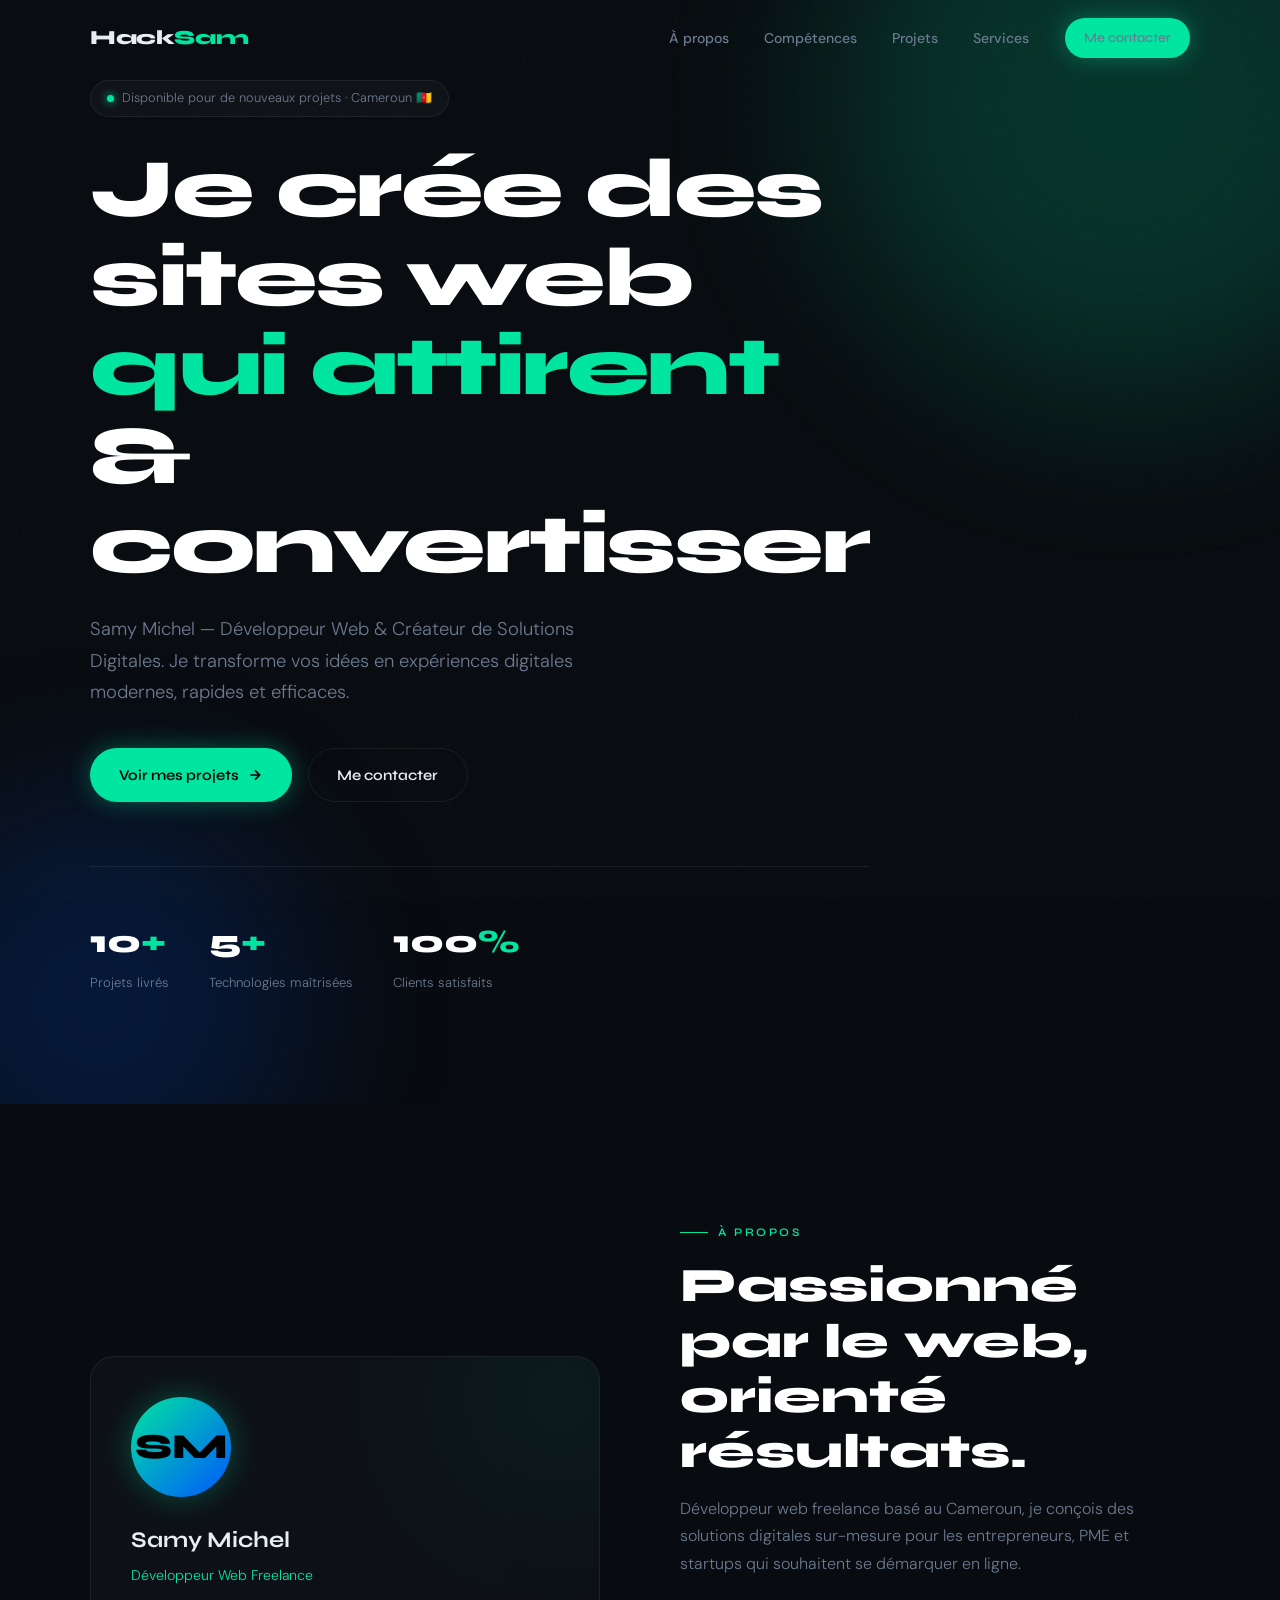
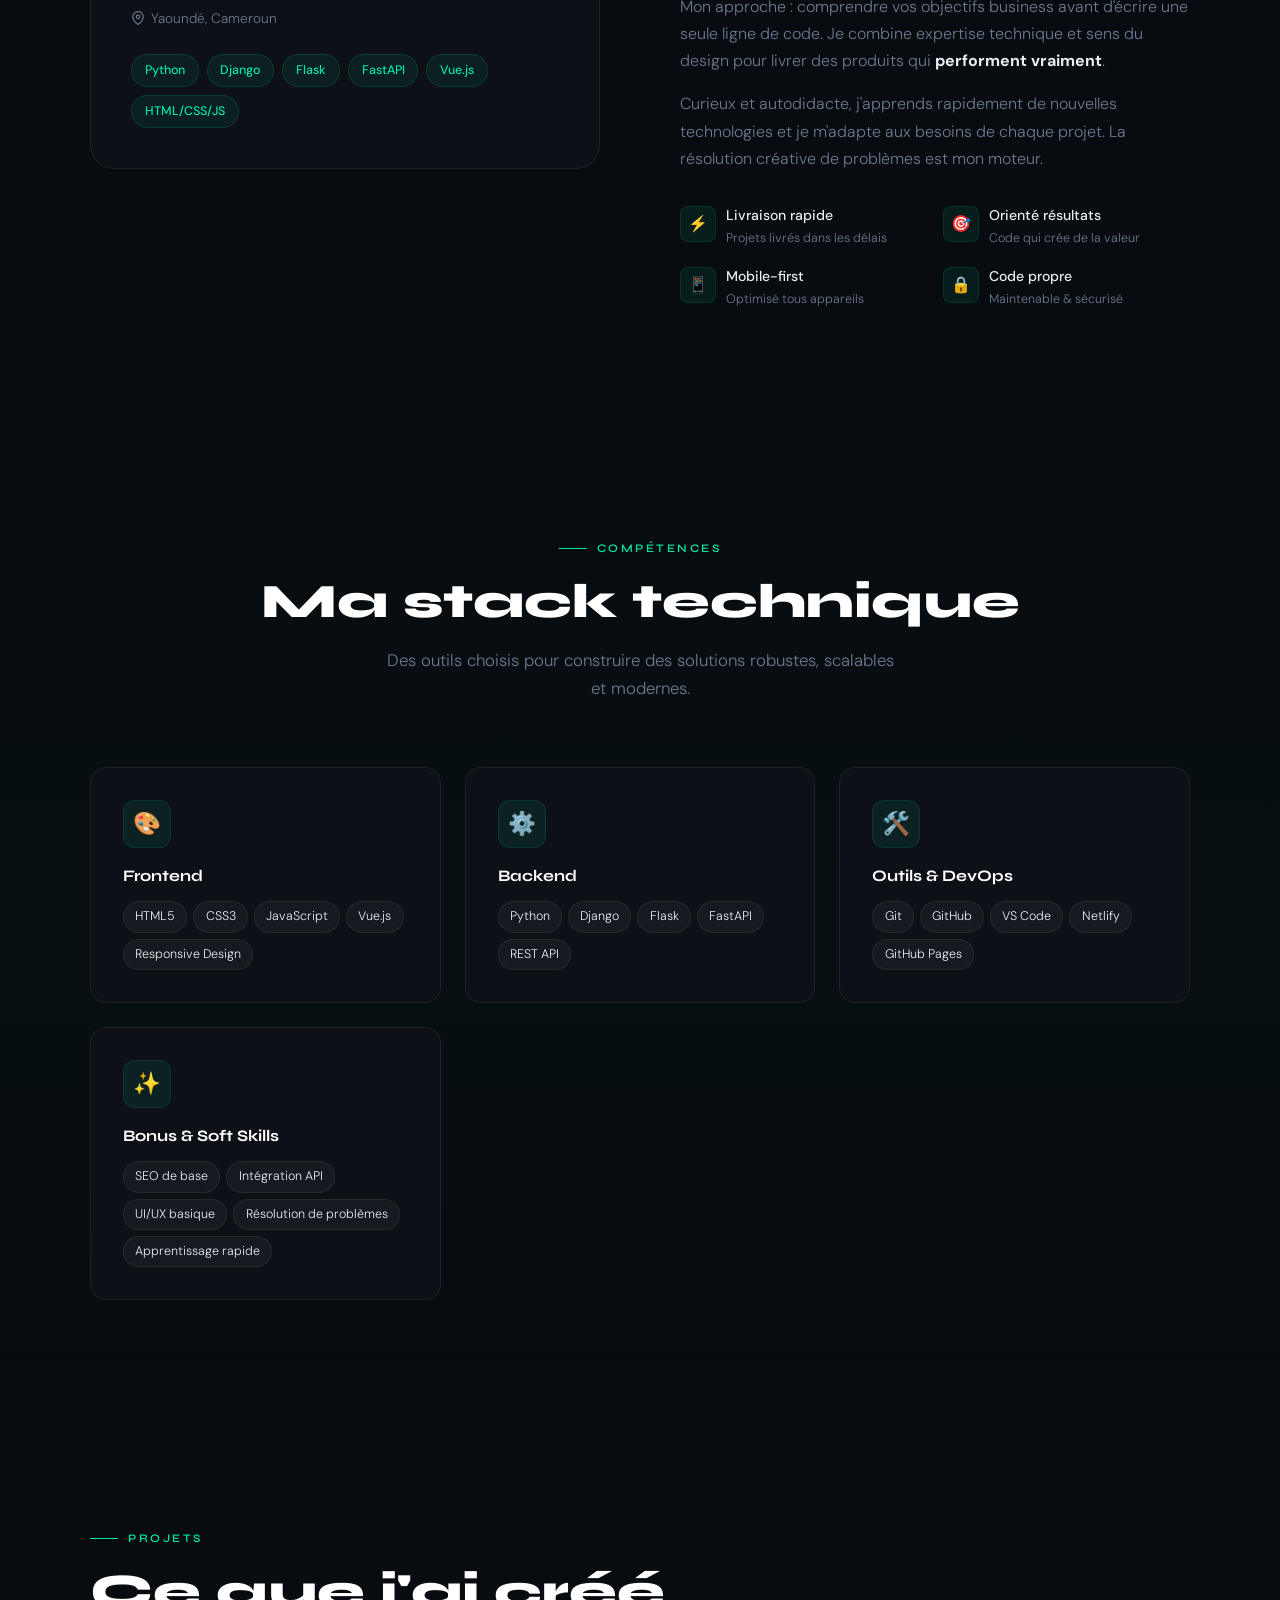
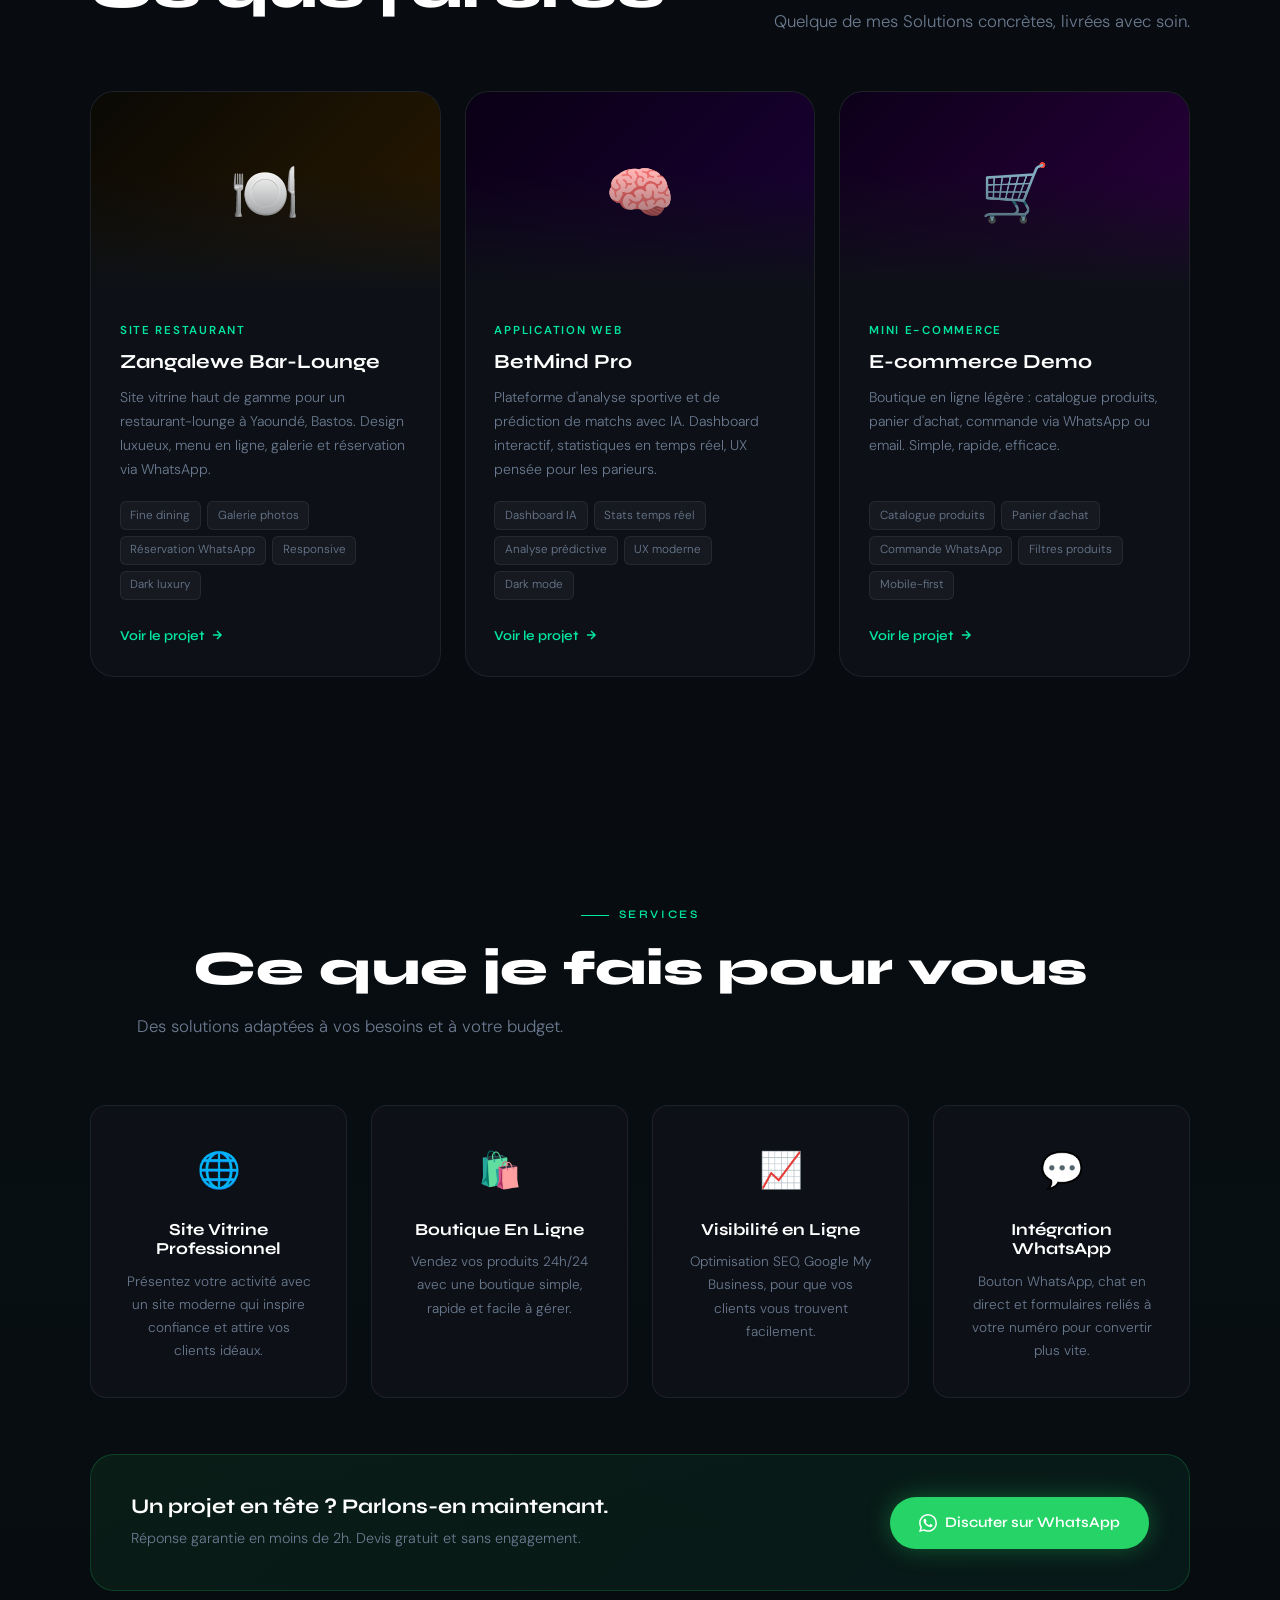
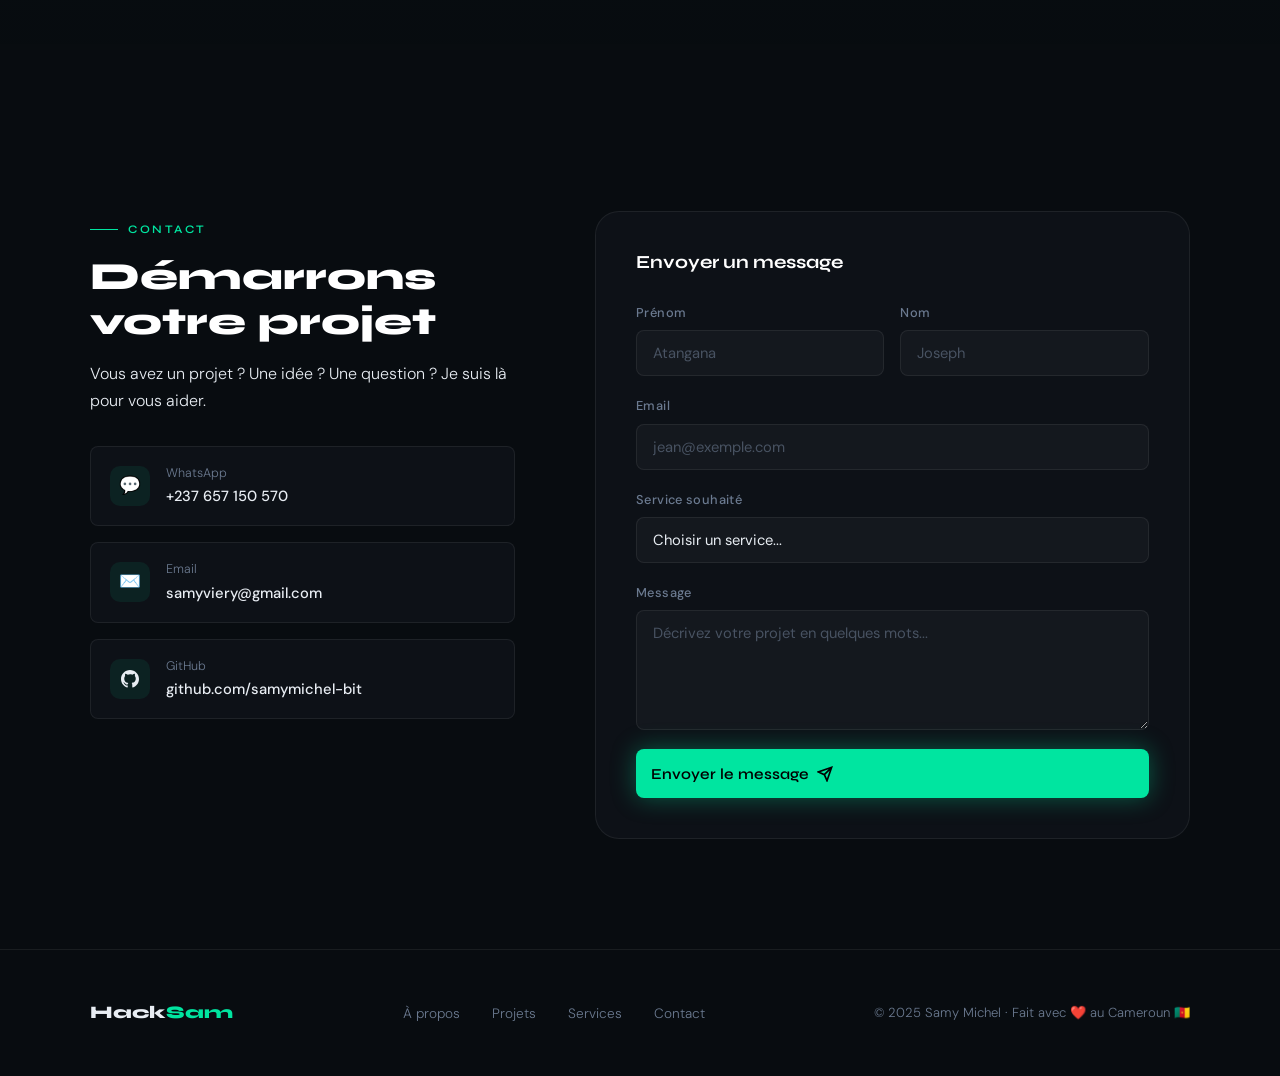
==== index.html @ 06f3614c "initial porfolio" ====
<!DOCTYPE html>
<html lang="fr">
<head>
  <meta charset="UTF-8" />
  <meta name="viewport" content="width=device-width, initial-scale=1.0" />
  <meta name="description" content="Samy Michel — Développeur Web & Créateur de Solutions Digitales au Cameroun. Sites modernes qui attirent et convertissent vos clients." />
  <meta name="keywords" content="développeur web Cameroun, freelance Cameroun, site vitrine, Django, Python, HackSam" />
  <meta name="author" content="Samy Michel — HackSam" />

  <!-- Open Graph -->
  <meta property="og:title"       content="HackSam · Développeur Web & Solutions Digitales" />
  <meta property="og:description" content="Samy Michel — Développeur Web freelance au Cameroun. Sites modernes qui attirent et convertissent vos clients." />
  <meta property="og:type"        content="website" />
  <meta property="og:url"         content="https://hacksam.dev" />

  <title>HackSam · Développeur Web & Solutions Digitales</title>

  <!-- Google Fonts -->
  <link rel="preconnect" href="https://fonts.googleapis.com" />
  <link rel="preconnect" href="https://fonts.gstatic.com" crossorigin />
  <link href="https://fonts.googleapis.com/css2?family=Syne:wght@400;600;700;800&family=DM+Sans:ital,opsz,wght@0,9..40,300;0,9..40,400;0,9..40,500;1,9..40,300&display=swap" rel="stylesheet" />

  <!-- Stylesheet -->
  <link rel="stylesheet" href="style.css" />
</head>
<body>

  <!-- ============ NAVBAR ============ -->
  <nav class="navbar" id="navbar" role="navigation" aria-label="Navigation principale">
    <div class="container nav-inner">
      <a href="#hero" class="nav-logo" aria-label="HackSam — Accueil">Hack<span>Sam</span></a>

      <ul class="nav-links" role="list">
        <li><a href="#about">À propos</a></li>
        <li><a href="#skills">Compétences</a></li>
        <li><a href="#projects">Projets</a></li>
        <li><a href="#services">Services</a></li>
        <li>
          <a href="#contact" class="btn btn-primary" style="padding:0.55rem 1.2rem;border-radius:100px;font-size:0.85rem;">
            Me contacter
          </a>
        </li>
      </ul>

      <button class="nav-toggle" id="navToggle" aria-label="Ouvrir le menu" aria-expanded="false" aria-controls="mobileNav">
        <span></span><span></span><span></span>
      </button>
    </div>
  </nav>

  <!-- Mobile nav overlay -->
  <div class="mobile-nav" id="mobileNav" role="dialog" aria-modal="true" aria-label="Menu mobile">
    <a href="#about">À propos</a>
    <a href="#skills">Compétences</a>
    <a href="#projects">Projets</a>
    <a href="#services">Services</a>
    <a href="#contact">Contact</a>
  </div>

  <!-- ============ HERO ============ -->
  <section id="hero" aria-label="Introduction">
    <div class="hero-bg" aria-hidden="true">
      <div class="orb orb-1"></div>
      <div class="orb orb-2"></div>
    </div>
    <div class="container">
      <div class="hero-content">
        <div class="hero-badge" aria-label="Disponibilité">
          <span class="dot" aria-hidden="true"></span>
          Disponible pour de nouveaux projets · Cameroun 🇨🇲
        </div>

        <h1 class="hero-title">
          <span class="line-wrap"><span class="line-inner">Je crée des sites web</span></span>
          <span class="line-wrap"><span class="line-inner accent">qui attirent</span></span>
          <span class="line-wrap"><span class="line-inner">&amp; convertissent.</span></span>
        </h1>

        <p class="hero-sub">
          Samy Michel — Développeur Web &amp; Créateur de Solutions Digitales.
          Je transforme vos idées en expériences digitales modernes, rapides et efficaces.
        </p>

        <div class="hero-cta">
          <a href="#projects" class="btn btn-primary">
            Voir mes projets
            <svg width="16" height="16" viewBox="0 0 24 24" fill="none" stroke="currentColor" stroke-width="2.5" aria-hidden="true"><path d="M5 12h14M12 5l7 7-7 7"/></svg>
          </a>
          <a href="#contact" class="btn btn-outline">Me contacter</a>
        </div>

        <div class="hero-stats" aria-label="Statistiques">
          <div class="stat-item">
            <div class="stat-num">10<span>+</span></div>
            <div class="stat-label">Projets livrés</div>
          </div>
          <div class="stat-item">
            <div class="stat-num">5<span>+</span></div>
            <div class="stat-label">Technologies maîtrisées</div>
          </div>
          <div class="stat-item">
            <div class="stat-num">100<span>%</span></div>
            <div class="stat-label">Clients satisfaits</div>
          </div>
        </div>
      </div>
    </div>
  </section>

  <!-- ============ ABOUT ============ -->
  <section id="about" aria-label="À propos">
    <div class="container">
      <div class="about-grid">

        <!-- Visual card -->
        <div class="about-visual reveal">
          <div class="about-card">
            <div class="avatar-wrap" aria-label="Avatar SM">SM</div>
            <div class="about-name">Samy Michel</div>
            <div class="about-role">Développeur Web Freelance</div>
            <div class="about-location">
              <svg width="14" height="14" viewBox="0 0 24 24" fill="none" stroke="currentColor" stroke-width="2" aria-hidden="true"><path d="M21 10c0 7-9 13-9 13s-9-6-9-13a9 9 0 1 1 18 0z"/><circle cx="12" cy="10" r="3"/></svg>
              Yaoundé, Cameroun
            </div>
            <div class="tag-list" aria-label="Technologies">
              <span class="tag">Python</span>
              <span class="tag">Django</span>
              <span class="tag">Flask</span>
              <span class="tag">FastAPI</span>
              <span class="tag">Vue.js</span>
              <span class="tag">HTML/CSS/JS</span>
            </div>
          </div>
        </div>

        <!-- Text -->
        <div class="about-text reveal reveal-delay-1">
          <span class="section-label">À propos</span>
          <h2 class="section-title">Passionné par le web,<br/>orienté résultats.</h2>
          <p>
            Développeur web freelance basé au Cameroun, je conçois des solutions digitales
            sur-mesure pour les entrepreneurs, PME et startups qui souhaitent se démarquer en ligne.
          </p>
          <p>
            Mon approche : comprendre vos objectifs business avant d'écrire une seule ligne de code.
            Je combine expertise technique et sens du design pour livrer des produits qui
            <strong style="color:var(--text)">performent vraiment</strong>.
          </p>
          <p>
            Curieux et autodidacte, j'apprends rapidement de nouvelles technologies et je m'adapte
            aux besoins de chaque projet. La résolution créative de problèmes est mon moteur.
          </p>

          <div class="about-values">
            <div class="value-item">
              <div class="value-icon" aria-hidden="true">⚡</div>
              <div>
                <div class="value-label">Livraison rapide</div>
                <div class="value-desc">Projets livrés dans les délais</div>
              </div>
            </div>
            <div class="value-item">
              <div class="value-icon" aria-hidden="true">🎯</div>
              <div>
                <div class="value-label">Orienté résultats</div>
                <div class="value-desc">Code qui crée de la valeur</div>
              </div>
            </div>
            <div class="value-item">
              <div class="value-icon" aria-hidden="true">📱</div>
              <div>
                <div class="value-label">Mobile-first</div>
                <div class="value-desc">Optimisé tous appareils</div>
              </div>
            </div>
            <div class="value-item">
              <div class="value-icon" aria-hidden="true">🔒</div>
              <div>
                <div class="value-label">Code propre</div>
                <div class="value-desc">Maintenable &amp; sécurisé</div>
              </div>
            </div>
          </div>
        </div>

      </div>
    </div>
  </section>

  <!-- ============ SKILLS ============ -->
  <section id="skills" aria-label="Compétences techniques">
    <div class="container">
      <div class="skills-header reveal">
        <span class="section-label">Compétences</span>
        <h2 class="section-title">Ma stack technique</h2>
        <p class="section-sub">Des outils choisis pour construire des solutions robustes, scalables et modernes.</p>
      </div>

      <div class="skills-grid">
        <div class="skill-card reveal">
          <div class="skill-card-icon" aria-hidden="true">🎨</div>
          <h4>Frontend</h4>
          <div class="skill-pills" aria-label="Compétences Frontend">
            <span class="skill-pill">HTML5</span>
            <span class="skill-pill">CSS3</span>
            <span class="skill-pill">JavaScript</span>
            <span class="skill-pill">Vue.js</span>
            <span class="skill-pill">Responsive Design</span>
          </div>
        </div>

        <div class="skill-card reveal reveal-delay-1">
          <div class="skill-card-icon" aria-hidden="true">⚙️</div>
          <h4>Backend</h4>
          <div class="skill-pills" aria-label="Compétences Backend">
            <span class="skill-pill">Python</span>
            <span class="skill-pill">Django</span>
            <span class="skill-pill">Flask</span>
            <span class="skill-pill">FastAPI</span>
            <span class="skill-pill">REST API</span>
          </div>
        </div>

        <div class="skill-card reveal reveal-delay-2">
          <div class="skill-card-icon" aria-hidden="true">🛠️</div>
          <h4>Outils &amp; DevOps</h4>
          <div class="skill-pills" aria-label="Outils et DevOps">
            <span class="skill-pill">Git</span>
            <span class="skill-pill">GitHub</span>
            <span class="skill-pill">VS Code</span>
            <span class="skill-pill">Netlify</span>
            <span class="skill-pill">GitHub Pages</span>
          </div>
        </div>

        <div class="skill-card reveal reveal-delay-3">
          <div class="skill-card-icon" aria-hidden="true">✨</div>
          <h4>Bonus &amp; Soft Skills</h4>
          <div class="skill-pills" aria-label="Soft skills">
            <span class="skill-pill">SEO de base</span>
            <span class="skill-pill">Intégration API</span>
            <span class="skill-pill">UI/UX basique</span>
            <span class="skill-pill">Résolution de problèmes</span>
            <span class="skill-pill">Apprentissage rapide</span>
          </div>
        </div>
      </div>
    </div>
  </section>

  <!-- ============ PROJECTS ============ -->
  <section id="projects" aria-label="Projets réalisés">
    <div class="container">
      <div class="projects-header">
        <div class="reveal">
          <span class="section-label">Projets</span>
          <h2 class="section-title">Ce que j'ai créé</h2>
        </div>
        <p class="section-sub reveal" style="margin-bottom:0;">Quelque de mes Solutions concrètes, livrées avec soin.</p>
      </div>

      <div class="projects-grid">

        <!-- Projet 1 : Zangalewe -->
        <article class="project-card reveal">
          <div class="project-thumbnail">
            <div class="project-thumb-bg p-zangalewe" aria-hidden="true">🍽️</div>
          </div>
          <div class="project-body">
            <div class="project-category">Site Restaurant</div>
            <h3 class="project-title">Zangalewe Bar-Lounge</h3>
            <p class="project-desc">
              Site vitrine haut de gamme pour un restaurant-lounge à Yaoundé, Bastos.
              Design luxueux, menu en ligne, galerie et réservation via WhatsApp.
            </p>
            <div class="project-features" aria-label="Fonctionnalités">
              <span class="feature-tag">Fine dining</span>
              <span class="feature-tag">Galerie photos</span>
              <span class="feature-tag">Réservation WhatsApp</span>
              <span class="feature-tag">Responsive</span>
              <span class="feature-tag">Dark luxury</span>
            </div>
            <a href="projects/zangalewe.html" class="project-link" target="_blank" rel="noopener">
              Voir le projet
              <svg width="14" height="14" viewBox="0 0 24 24" fill="none" stroke="currentColor" stroke-width="2.5" aria-hidden="true"><path d="M5 12h14M12 5l7 7-7 7"/></svg>
            </a>
          </div>
        </article>

        <!-- Projet 2 : BetMind Pro -->
        <article class="project-card reveal reveal-delay-1">
          <div class="project-thumbnail">
            <div class="project-thumb-bg p-betmind" aria-hidden="true">🧠</div>
          </div>
          <div class="project-body">
            <div class="project-category">Application Web</div>
            <h3 class="project-title">BetMind Pro</h3>
            <p class="project-desc">
              Plateforme d'analyse sportive et de prédiction de matchs avec IA.
              Dashboard interactif, statistiques en temps réel, UX pensée pour les parieurs.
            </p>
            <div class="project-features" aria-label="Fonctionnalités">
              <span class="feature-tag">Dashboard IA</span>
              <span class="feature-tag">Stats temps réel</span>
              <span class="feature-tag">Analyse prédictive</span>
              <span class="feature-tag">UX moderne</span>
              <span class="feature-tag">Dark mode</span>
            </div>
            <a href="projects/betmind-pro-v6-online.html" class="project-link" target="_blank" rel="noopener">
              Voir le projet
              <svg width="14" height="14" viewBox="0 0 24 24" fill="none" stroke="currentColor" stroke-width="2.5" aria-hidden="true"><path d="M5 12h14M12 5l7 7-7 7"/></svg>
            </a>
          </div>
        </article>

        <!-- Projet 3 : E-commerce demo -->
        <article class="project-card reveal reveal-delay-2">
          <div class="project-thumbnail">
            <div class="project-thumb-bg p-ecommerce" aria-hidden="true">🛒</div>
          </div>
          <div class="project-body">
            <div class="project-category">Mini E-commerce</div>
            <h3 class="project-title">E-commerce Demo</h3>
            <p class="project-desc">
              Boutique en ligne légère : catalogue produits, panier d'achat,
              commande via WhatsApp ou email. Simple, rapide, efficace.
            </p>
            <div class="project-features" aria-label="Fonctionnalités">
              <span class="feature-tag">Catalogue produits</span>
              <span class="feature-tag">Panier d'achat</span>
              <span class="feature-tag">Commande WhatsApp</span>
              <span class="feature-tag">Filtres produits</span>
              <span class="feature-tag">Mobile-first</span>
            </div>
            <a href="projects/ecommerce-demo.html" class="project-link" target="_blank" rel="noopener">
              Voir le projet
              <svg width="14" height="14" viewBox="0 0 24 24" fill="none" stroke="currentColor" stroke-width="2.5" aria-hidden="true"><path d="M5 12h14M12 5l7 7-7 7"/></svg>
            </a>
          </div>
        </article>

      </div>
    </div>
  </section>

  <!-- ============ SERVICES ============ -->
  <section id="services" aria-label="Services proposés">
    <div class="container">
      <div class="services-header reveal">
        <span class="section-label">Services</span>
        <h2 class="section-title">Ce que je fais pour vous</h2>
        <p class="section-sub">Des solutions adaptées à vos besoins et à votre budget.</p>
      </div>

      <div class="services-grid">
        <div class="service-card reveal">
          <div class="service-icon" aria-hidden="true">🌐</div>
          <h4>Site Vitrine Professionnel</h4>
          <p>Présentez votre activité avec un site moderne qui inspire confiance et attire vos clients idéaux.</p>
        </div>
        <div class="service-card reveal reveal-delay-1">
          <div class="service-icon" aria-hidden="true">🛍️</div>
          <h4>Boutique En Ligne</h4>
          <p>Vendez vos produits 24h/24 avec une boutique simple, rapide et facile à gérer.</p>
        </div>
        <div class="service-card reveal reveal-delay-2">
          <div class="service-icon" aria-hidden="true">📈</div>
          <h4>Visibilité en Ligne</h4>
          <p>Optimisation SEO, Google My Business, pour que vos clients vous trouvent facilement.</p>
        </div>
        <div class="service-card reveal reveal-delay-3">
          <div class="service-icon" aria-hidden="true">💬</div>
          <h4>Intégration WhatsApp</h4>
          <p>Bouton WhatsApp, chat en direct et formulaires reliés à votre numéro pour convertir plus vite.</p>
        </div>
      </div>

      <!-- WhatsApp CTA Banner -->
      <div class="wa-banner reveal">
        <div class="wa-banner-text">
          <h3>Un projet en tête ? Parlons-en maintenant.</h3>
          <p>Réponse garantie en moins de 2h. Devis gratuit et sans engagement.</p>
        </div>
        <a href="https://wa.me/237657150570?text=Bonjour%20Samy%2C%20je%20voudrais%20discuter%20d%27un%20projet%20web."
           target="_blank" rel="noopener noreferrer" class="btn btn-whatsapp">
          <svg width="18" height="18" viewBox="0 0 24 24" fill="currentColor" aria-hidden="true">
            <path d="M17.472 14.382c-.297-.149-1.758-.867-2.03-.967-.273-.099-.471-.148-.67.15-.197.297-.767.966-.94 1.164-.173.199-.347.223-.644.075-.297-.15-1.255-.463-2.39-1.475-.883-.788-1.48-1.761-1.653-2.059-.173-.297-.018-.458.13-.606.134-.133.298-.347.446-.52.149-.174.198-.298.298-.497.099-.198.05-.371-.025-.52-.075-.149-.669-1.612-.916-2.207-.242-.579-.487-.5-.669-.51-.173-.008-.371-.01-.57-.01-.198 0-.52.074-.792.372-.272.297-1.04 1.016-1.04 2.479 0 1.462 1.065 2.875 1.213 3.074.149.198 2.096 3.2 5.077 4.487.709.306 1.262.489 1.694.625.712.227 1.36.195 1.871.118.571-.085 1.758-.719 2.006-1.413.248-.694.248-1.289.173-1.413-.074-.124-.272-.198-.57-.347m-5.421 7.403h-.004a9.87 9.87 0 01-5.031-1.378l-.361-.214-3.741.982.998-3.648-.235-.374a9.86 9.86 0 01-1.51-5.26c.001-5.45 4.436-9.884 9.888-9.884 2.64 0 5.122 1.03 6.988 2.898a9.825 9.825 0 012.893 6.994c-.003 5.45-4.437 9.884-9.885 9.884m8.413-18.297A11.815 11.815 0 0012.05 0C5.495 0 .16 5.335.157 11.892c0 2.096.547 4.142 1.588 5.945L.057 24l6.305-1.654a11.882 11.882 0 005.683 1.448h.005c6.554 0 11.89-5.335 11.893-11.893a11.821 11.821 0 00-3.48-8.413z"/>
          </svg>
          Discuter sur WhatsApp
        </a>
      </div>

    </div>
  </section>

  <!-- ============ CONTACT ============ -->
  <section id="contact" aria-label="Contact">
    <div class="container">
      <div class="contact-wrap">

        <!-- Info -->
        <div class="reveal">
          <span class="section-label">Contact</span>
          <h2 class="section-title" style="font-size:clamp(1.8rem,3vw,2.5rem);">Démarrons votre projet</h2>
          <p>Vous avez un projet ? Une idée ? Une question ? Je suis là pour vous aider.</p>

          <div class="contact-channels" role="list">
            <a href="https://wa.me/237657150570" target="_blank" rel="noopener noreferrer" class="channel-item" role="listitem">
              <div class="channel-icon" aria-hidden="true">💬</div>
              <div>
                <div class="channel-label">WhatsApp</div>
                <div class="channel-value">+237 657 150 570</div>
              </div>
            </a>
            <a href="mailto:samy@hacksam.dev" class="channel-item" role="listitem">
              <div class="channel-icon" aria-hidden="true">✉️</div>
              <div>
                <div class="channel-label">Email</div>
                <div class="channel-value">samyviery@gmail.com</div>
              </div>
            </a>
            <a href="https://github.com/hacksam" target="_blank" rel="noopener noreferrer" class="channel-item" role="listitem">
              <div class="channel-icon" aria-hidden="true">
                <svg width="18" height="18" viewBox="0 0 24 24" fill="currentColor" aria-hidden="true"><path d="M12 0C5.374 0 0 5.373 0 12c0 5.302 3.438 9.8 8.207 11.387.599.111.793-.261.793-.577v-2.234c-3.338.726-4.033-1.416-4.033-1.416-.546-1.387-1.333-1.756-1.333-1.756-1.089-.745.083-.729.083-.729 1.205.084 1.839 1.237 1.839 1.237 1.07 1.834 2.807 1.304 3.492.997.107-.775.418-1.305.762-1.604-2.665-.305-5.467-1.334-5.467-5.931 0-1.311.469-2.381 1.236-3.221-.124-.303-.535-1.524.117-3.176 0 0 1.008-.322 3.301 1.23A11.509 11.509 0 0112 5.803c1.02.005 2.047.138 3.006.404 2.291-1.552 3.297-1.23 3.297-1.23.653 1.653.242 2.874.118 3.176.77.84 1.235 1.911 1.235 3.221 0 4.609-2.807 5.624-5.479 5.921.43.372.823 1.102.823 2.222v3.293c0 .319.192.694.801.576C20.566 21.797 24 17.3 24 12c0-6.627-5.373-12-12-12z"/></svg>
              </div>
              <div>
                <div class="channel-label">GitHub</div>
                <div class="channel-value">github.com/samymichel-bit</div>
              </div>
            </a>
          </div>
        </div>

        <!-- Form -->
        <div class="contact-form reveal reveal-delay-1">
          <h4>Envoyer un message</h4>
          <div id="contact-form-wrap">
            <div class="form-row">
              <div class="form-group">
                <label for="fname">Prénom</label>
                <input type="text" id="fname" name="fname" placeholder="Atangana" autocomplete="given-name" required />
              </div>
              <div class="form-group">
                <label for="lname">Nom</label>
                <input type="text" id="lname" name="lname" placeholder="Joseph" autocomplete="family-name" />
              </div>
            </div>
            <div class="form-group">
              <label for="email">Email</label>
              <input type="email" id="email" name="email" placeholder="jean@exemple.com" autocomplete="email" required />
            </div>
            <div class="form-group">
              <label for="service">Service souhaité</label>
              <select id="service" name="service">
                <option value="">Choisir un service...</option>
                <option value="vitrine">Site vitrine professionnel</option>
                <option value="ecommerce">Boutique en ligne</option>
                <option value="seo">Optimisation visibilité</option>
                <option value="whatsapp">Intégration WhatsApp</option>
                <option value="autre">Autre</option>
              </select>
            </div>
            <div class="form-group">
              <label for="message">Message</label>
              <textarea id="message" name="message" placeholder="Décrivez votre projet en quelques mots..." required></textarea>
            </div>
            <button type="button" class="btn btn-primary form-submit" onclick="handleSubmit()">
              Envoyer le message
              <svg width="16" height="16" viewBox="0 0 24 24" fill="none" stroke="currentColor" stroke-width="2.5" aria-hidden="true"><path d="M22 2L11 13M22 2l-7 20-4-9-9-4 20-7z"/></svg>
            </button>
          </div>
          <div id="form-success" role="alert" aria-live="polite">
            ✅ Merci ! Je vous répondrai dans les plus brefs délais.
          </div>
        </div>

      </div>
    </div>
  </section>

  <!-- ============ FOOTER ============ -->
  <footer role="contentinfo">
    <div class="container footer-inner">
      <div class="footer-logo">Hack<span>Sam</span></div>
      <ul class="footer-nav" role="list">
        <li><a href="#about">À propos</a></li>
        <li><a href="#projects">Projets</a></li>
        <li><a href="#services">Services</a></li>
        <li><a href="#contact">Contact</a></li>
      </ul>
      <div class="footer-copy">© 2025 Samy Michel · Fait avec ❤️ au Cameroun 🇨🇲</div>
    </div>
  </footer>

  <!-- Script -->
  <script src="script.js"></script>

</body>
</html>
---- style.css ----
/* ============================================================
   HACKSAM PORTFOLIO — style.css
   Auteur : Samy Michel · HackSam
   Structure :
     1. Design Tokens (CSS Variables)
     2. Reset & Base
     3. Typography
     4. Layout Utilities
     5. Buttons
     6. Navbar
     7. Hero
     8. About
     9. Skills
    10. Projects
    11. Services
    12. Contact
    13. Footer
    14. Scroll Reveal
    15. Mobile Nav Overlay
    16. Responsive
   ============================================================ */

/* ============================================================
   1. DESIGN TOKENS
   ============================================================ */
:root {
  /* Colors */
  --bg:        #080C10;
  --bg-card:   #0D1117;
  --bg-glass:  rgba(255, 255, 255, 0.03);
  --border:    rgba(255, 255, 255, 0.07);
  --accent:    #00E5A0;
  --accent2:   #0AF0D0;
  --text:      #E8EDF3;
  --muted:     #6B7A90;
  --heading:   #FFFFFF;

  /* Fonts */
  --font-display: 'Syne', sans-serif;
  --font-body:    'DM Sans', sans-serif;

  /* Radius */
  --radius-sm: 8px;
  --radius-md: 16px;
  --radius-lg: 24px;

  /* Effects */
  --glow: 0 0 40px rgba(0, 229, 160, 0.15);
  --transition: 0.25s ease;
}

/* ============================================================
   2. RESET & BASE
   ============================================================ */
*,
*::before,
*::after {
  margin: 0;
  padding: 0;
  box-sizing: border-box;
}

html {
  scroll-behavior: smooth;
  font-size: 16px;
}

body {
  background: var(--bg);
  color: var(--text);
  font-family: var(--font-body);
  font-weight: 300;
  line-height: 1.7;
  overflow-x: hidden;
}

/* Subtle noise texture overlay */
body::before {
  content: '';
  position: fixed;
  inset: 0;
  background-image: url("data:image/svg+xml,%3Csvg viewBox='0 0 256 256' xmlns='http://www.w3.org/2000/svg'%3E%3Cfilter id='noise'%3E%3CfeTurbulence type='fractalNoise' baseFrequency='0.9' numOctaves='4' stitchTiles='stitch'/%3E%3C/filter%3E%3Crect width='100%25' height='100%25' filter='url(%23noise)' opacity='0.04'/%3E%3C/svg%3E");
  pointer-events: none;
  z-index: 0;
  opacity: 0.5;
}

img {
  max-width: 100%;
  display: block;
}

a {
  color: inherit;
  text-decoration: none;
}

::selection {
  background: var(--accent);
  color: #000;
}

/* ============================================================
   3. TYPOGRAPHY
   ============================================================ */
h1, h2, h3, h4 {
  font-family: var(--font-display);
  color: var(--heading);
  line-height: 1.15;
}

.section-label {
  font-family: var(--font-display);
  font-size: 0.72rem;
  font-weight: 600;
  letter-spacing: 0.22em;
  text-transform: uppercase;
  color: var(--accent);
  display: inline-flex;
  align-items: center;
  gap: 10px;
  margin-bottom: 1rem;
}

.section-label::before {
  content: '';
  display: block;
  width: 28px;
  height: 1px;
  background: var(--accent);
}

.section-title {
  font-size: clamp(2rem, 4vw, 3rem);
  font-weight: 800;
  margin-bottom: 1rem;
}

.section-sub {
  font-size: 1.05rem;
  color: var(--muted);
  max-width: 520px;
}

/* ============================================================
   4. LAYOUT UTILITIES
   ============================================================ */
.container {
  width: min(1100px, 92vw);
  margin: 0 auto;
}

section {
  position: relative;
  z-index: 1;
  padding: 110px 0;
}

/* ============================================================
   5. BUTTONS
   ============================================================ */
.btn {
  display: inline-flex;
  align-items: center;
  gap: 8px;
  padding: 0.85rem 1.8rem;
  border-radius: 100px;
  font-family: var(--font-display);
  font-size: 0.92rem;
  font-weight: 600;
  cursor: pointer;
  border: none;
  transition: transform var(--transition), box-shadow var(--transition), background var(--transition);
  position: relative;
  overflow: hidden;
}

.btn::after {
  content: '';
  position: absolute;
  inset: 0;
  background: rgba(255, 255, 255, 0.1);
  opacity: 0;
  transition: opacity 0.2s;
}

.btn:hover::after { opacity: 1; }
.btn:hover        { transform: translateY(-2px); }

/* Primary */
.btn-primary {
  background: var(--accent);
  color: #000;
  box-shadow: 0 0 24px rgba(0, 229, 160, 0.35);
}
.btn-primary:hover {
  box-shadow: 0 0 40px rgba(0, 229, 160, 0.55);
}

/* Outline */
.btn-outline {
  background: transparent;
  color: var(--text);
  border: 1px solid var(--border);
}
.btn-outline:hover {
  border-color: var(--accent);
  color: var(--accent);
  box-shadow: 0 0 20px rgba(0, 229, 160, 0.1);
}

/* WhatsApp */
.btn-whatsapp {
  background: #25D366;
  color: #fff;
  box-shadow: 0 0 24px rgba(37, 211, 102, 0.35);
}
.btn-whatsapp:hover {
  box-shadow: 0 0 40px rgba(37, 211, 102, 0.55);
}

/* ============================================================
   6. NAVBAR
   ============================================================ */
.navbar {
  position: fixed;
  top: 0; left: 0; right: 0;
  z-index: 100;
  padding: 1.1rem 0;
  transition: background 0.35s ease, backdrop-filter 0.35s ease;
}

.navbar.scrolled {
  background: rgba(8, 12, 16, 0.85);
  backdrop-filter: blur(18px);
  -webkit-backdrop-filter: blur(18px);
  border-bottom: 1px solid var(--border);
}

.nav-inner {
  display: flex;
  align-items: center;
  justify-content: space-between;
}

.nav-logo {
  font-family: var(--font-display);
  font-weight: 800;
  font-size: 1.25rem;
  letter-spacing: -0.02em;
}
.nav-logo span { color: var(--accent); }

.nav-links {
  display: flex;
  gap: 2.2rem;
  list-style: none;
  align-items: center;
}

.nav-links a {
  font-size: 0.88rem;
  font-weight: 500;
  color: var(--muted);
  transition: color var(--transition);
  position: relative;
}

.nav-links a::after {
  content: '';
  position: absolute;
  left: 0; bottom: -3px;
  width: 0; height: 1px;
  background: var(--accent);
  transition: width var(--transition);
}

.nav-links a:hover       { color: var(--text); }
.nav-links a:hover::after { width: 100%; }

/* Hamburger */
.nav-toggle {
  display: none;
  flex-direction: column;
  gap: 5px;
  cursor: pointer;
  padding: 5px;
  background: none;
  border: none;
}

.nav-toggle span {
  display: block;
  width: 24px; height: 2px;
  background: var(--text);
  border-radius: 2px;
  transition: transform 0.3s, opacity 0.3s;
}

.nav-toggle.open span:nth-child(1) { transform: translateY(7px) rotate(45deg); }
.nav-toggle.open span:nth-child(2) { opacity: 0; }
.nav-toggle.open span:nth-child(3) { transform: translateY(-7px) rotate(-45deg); }

/* ============================================================
   7. HERO
   ============================================================ */
#hero {
  min-height: 100vh;
  display: flex;
  align-items: center;
  padding-top: 80px;
  overflow: hidden;
}

/* Gradient orbs */
.hero-bg {
  position: absolute;
  inset: 0;
  pointer-events: none;
}

.orb {
  position: absolute;
  border-radius: 50%;
  filter: blur(90px);
  opacity: 0.18;
}

.orb-1 {
  width: 600px; height: 600px;
  background: var(--accent);
  top: -200px; right: -150px;
  animation: floatOrb 12s ease-in-out infinite;
}

.orb-2 {
  width: 400px; height: 400px;
  background: #0057FF;
  bottom: -100px; left: -100px;
  animation: floatOrb 16s ease-in-out infinite reverse;
}

@keyframes floatOrb {
  0%, 100% { transform: translate(0, 0) scale(1); }
  50%       { transform: translate(30px, -30px) scale(1.05); }
}

.hero-content {
  position: relative;
  z-index: 1;
  max-width: 780px;
}

/* Status badge */
.hero-badge {
  display: inline-flex;
  align-items: center;
  gap: 8px;
  background: var(--bg-glass);
  border: 1px solid var(--border);
  border-radius: 100px;
  padding: 0.4rem 1rem;
  font-size: 0.8rem;
  color: var(--muted);
  margin-bottom: 1.8rem;
  backdrop-filter: blur(8px);
  -webkit-backdrop-filter: blur(8px);
}

.hero-badge .dot {
  width: 7px; height: 7px;
  border-radius: 50%;
  background: var(--accent);
  box-shadow: 0 0 8px var(--accent);
  animation: pulse 2s infinite;
  flex-shrink: 0;
}

@keyframes pulse {
  0%, 100% { opacity: 1; transform: scale(1); }
  50%       { opacity: 0.5; transform: scale(0.8); }
}

/* Hero title with stagger animation */
.hero-title {
  font-size: clamp(2.8rem, 6.5vw, 5.2rem);
  font-weight: 800;
  letter-spacing: -0.03em;
  line-height: 1.07;
  margin-bottom: 1.5rem;
}

.hero-title .accent    { color: var(--accent); }
.hero-title .line-wrap { display: block; overflow: hidden; }

.hero-title .line-inner {
  display: block;
  animation: slideUp 0.9s cubic-bezier(0.16, 1, 0.3, 1) both;
}
.hero-title .line-inner:nth-child(2) { animation-delay: 0.12s; }
.hero-title .line-inner:nth-child(3) { animation-delay: 0.24s; }

@keyframes slideUp {
  from { transform: translateY(100%); opacity: 0; }
  to   { transform: translateY(0);    opacity: 1; }
}

.hero-sub {
  font-size: 1.15rem;
  color: var(--muted);
  max-width: 560px;
  margin-bottom: 2.5rem;
  animation: fadeIn 1s 0.5s both;
}

@keyframes fadeIn {
  from { opacity: 0; transform: translateY(12px); }
  to   { opacity: 1; transform: translateY(0); }
}

.hero-cta {
  display: flex;
  gap: 1rem;
  flex-wrap: wrap;
  animation: fadeIn 1s 0.7s both;
}

/* Stats row */
.hero-stats {
  display: flex;
  gap: 2.5rem;
  margin-top: 4rem;
  padding-top: 3rem;
  border-top: 1px solid var(--border);
  animation: fadeIn 1s 0.9s both;
}

.stat-num {
  font-family: var(--font-display);
  font-size: 2rem;
  font-weight: 800;
  color: var(--heading);
}
.stat-num span   { color: var(--accent); }
.stat-label {
  font-size: 0.82rem;
  color: var(--muted);
  margin-top: 2px;
}

/* ============================================================
   8. ABOUT
   ============================================================ */
.about-grid {
  display: grid;
  grid-template-columns: 1fr 1fr;
  gap: 5rem;
  align-items: center;
}

.about-card {
  background: var(--bg-card);
  border: 1px solid var(--border);
  border-radius: var(--radius-lg);
  padding: 2.5rem;
  position: relative;
  overflow: hidden;
}

.about-card::before {
  content: '';
  position: absolute;
  top: -60px; right: -60px;
  width: 200px; height: 200px;
  background: var(--accent);
  border-radius: 50%;
  filter: blur(80px);
  opacity: 0.08;
  pointer-events: none;
}

.avatar-wrap {
  width: 100px; height: 100px;
  border-radius: 50%;
  background: linear-gradient(135deg, var(--accent), #0057FF);
  display: flex;
  align-items: center;
  justify-content: center;
  font-family: var(--font-display);
  font-size: 2.2rem;
  font-weight: 800;
  color: #000;
  margin-bottom: 1.5rem;
  box-shadow: 0 0 30px rgba(0, 229, 160, 0.3);
}

.about-name {
  font-family: var(--font-display);
  font-size: 1.4rem;
  font-weight: 700;
  margin-bottom: 0.3rem;
}

.about-role {
  font-size: 0.88rem;
  color: var(--accent);
  margin-bottom: 1.2rem;
}

.about-location {
  display: flex;
  align-items: center;
  gap: 6px;
  font-size: 0.85rem;
  color: var(--muted);
  margin-bottom: 1.5rem;
}

/* Tech tags */
.tag-list {
  display: flex;
  flex-wrap: wrap;
  gap: 8px;
}

.tag {
  background: rgba(0, 229, 160, 0.07);
  border: 1px solid rgba(0, 229, 160, 0.15);
  color: var(--accent);
  padding: 0.3rem 0.8rem;
  border-radius: 100px;
  font-size: 0.78rem;
  font-weight: 500;
}

/* About text */
.about-text h3  { font-size: 1.6rem; margin-bottom: 1rem; }
.about-text p   { color: var(--muted); margin-bottom: 1rem; }

.about-values {
  margin-top: 2rem;
  display: grid;
  grid-template-columns: 1fr 1fr;
  gap: 1rem;
}

.value-item {
  display: flex;
  align-items: flex-start;
  gap: 10px;
}

.value-icon {
  width: 36px; height: 36px;
  background: rgba(0, 229, 160, 0.08);
  border: 1px solid rgba(0, 229, 160, 0.12);
  border-radius: 8px;
  display: flex;
  align-items: center;
  justify-content: center;
  font-size: 1rem;
  flex-shrink: 0;
  margin-top: 2px;
}

.value-label { font-size: 0.88rem; font-weight: 500; color: var(--text); }
.value-desc  { font-size: 0.78rem; color: var(--muted); }

/* ============================================================
   9. SKILLS
   ============================================================ */
#skills {
  background: linear-gradient(180deg, transparent, rgba(0, 229, 160, 0.02) 50%, transparent);
}

.skills-header {
  text-align: center;
  margin-bottom: 4rem;
}
.skills-header .section-sub { margin: 0 auto; }

.skills-grid {
  display: grid;
  grid-template-columns: repeat(auto-fit, minmax(260px, 1fr));
  gap: 1.5rem;
}

.skill-card {
  background: var(--bg-card);
  border: 1px solid var(--border);
  border-radius: var(--radius-md);
  padding: 2rem;
  transition: transform 0.3s ease, border-color 0.3s ease, box-shadow 0.3s ease;
}

.skill-card:hover {
  transform: translateY(-6px);
  border-color: rgba(0, 229, 160, 0.3);
  box-shadow: var(--glow);
}

.skill-card-icon {
  width: 48px; height: 48px;
  border-radius: 12px;
  background: rgba(0, 229, 160, 0.08);
  border: 1px solid rgba(0, 229, 160, 0.12);
  display: flex;
  align-items: center;
  justify-content: center;
  font-size: 1.4rem;
  margin-bottom: 1.2rem;
}

.skill-card h4 {
  font-size: 1rem;
  font-weight: 700;
  margin-bottom: 1rem;
  color: var(--heading);
}

.skill-pills { display: flex; flex-wrap: wrap; gap: 6px; }

.skill-pill {
  background: rgba(255, 255, 255, 0.04);
  border: 1px solid var(--border);
  color: var(--text);
  padding: 0.25rem 0.7rem;
  border-radius: 100px;
  font-size: 0.78rem;
}

/* ============================================================
   10. PROJECTS
   ============================================================ */
.projects-header {
  display: flex;
  justify-content: space-between;
  align-items: flex-end;
  margin-bottom: 3.5rem;
}

.projects-grid {
  display: grid;
  grid-template-columns: repeat(auto-fit, minmax(320px, 1fr));
  gap: 1.5rem;
}

.project-card {
  background: var(--bg-card);
  border: 1px solid var(--border);
  border-radius: var(--radius-lg);
  overflow: hidden;
  transition: transform 0.35s ease, box-shadow 0.35s ease, border-color 0.35s ease;
  display: flex;
  flex-direction: column;
}

.project-card:hover {
  transform: translateY(-8px);
  box-shadow: 0 30px 60px rgba(0, 0, 0, 0.4), var(--glow);
  border-color: rgba(0, 229, 160, 0.2);
}

/* Thumbnail */
.project-thumbnail {
  height: 200px;
  position: relative;
  overflow: hidden;
}

.project-thumb-bg {
  width: 100%; height: 100%;
  display: flex;
  align-items: center;
  justify-content: center;
  font-size: 3.5rem;
  position: relative;
}

.project-thumb-bg::after {
  content: '';
  position: absolute;
  inset: 0;
  background: linear-gradient(180deg, transparent 40%, var(--bg-card));
}

/* Thumbnail colors per project type */
.p-restaurant { background: linear-gradient(135deg, #1a1200, #3d2800); }
.p-vitrine    { background: linear-gradient(135deg, #001a2e, #003366); }
.p-ecommerce  { background: linear-gradient(135deg, #0d001a, #2a003d); }
.p-betmind    { background: linear-gradient(135deg, #0a0015, #1a0035); }
.p-zangalewe  { background: linear-gradient(135deg, #0a0905, #2a1a00); }

/* Card body */
.project-body {
  padding: 1.8rem;
  flex: 1;
  display: flex;
  flex-direction: column;
}

.project-category {
  font-size: 0.72rem;
  font-weight: 600;
  letter-spacing: 0.15em;
  text-transform: uppercase;
  color: var(--accent);
  margin-bottom: 0.6rem;
}

.project-title {
  font-size: 1.25rem;
  font-weight: 700;
  margin-bottom: 0.8rem;
}

.project-desc {
  font-size: 0.88rem;
  color: var(--muted);
  margin-bottom: 1.2rem;
  flex: 1;
}

.project-features {
  display: flex;
  flex-wrap: wrap;
  gap: 6px;
  margin-bottom: 1.5rem;
}

.feature-tag {
  background: rgba(255, 255, 255, 0.04);
  border: 1px solid var(--border);
  color: var(--muted);
  padding: 0.22rem 0.6rem;
  border-radius: 6px;
  font-size: 0.73rem;
}

.project-link {
  display: inline-flex;
  align-items: center;
  gap: 6px;
  font-family: var(--font-display);
  font-size: 0.85rem;
  font-weight: 600;
  color: var(--accent);
  transition: gap var(--transition);
}
.project-link:hover { gap: 10px; }

/* ============================================================
   11. SERVICES
   ============================================================ */
#services {
  background: linear-gradient(180deg, transparent, rgba(0, 229, 160, 0.015) 50%, transparent);
}

.services-header {
  text-align: center;
  margin-bottom: 4rem;
}

.services-grid {
  display: grid;
  grid-template-columns: repeat(auto-fit, minmax(250px, 1fr));
  gap: 1.5rem;
}

.service-card {
  background: var(--bg-card);
  border: 1px solid var(--border);
  border-radius: var(--radius-md);
  padding: 2.2rem;
  text-align: center;
  transition: transform 0.3s, border-color 0.3s, box-shadow 0.3s;
  position: relative;
  overflow: hidden;
}

.service-card::before {
  content: '';
  position: absolute;
  bottom: 0; left: 0; right: 0;
  height: 2px;
  background: linear-gradient(90deg, transparent, var(--accent), transparent);
  opacity: 0;
  transition: opacity 0.3s;
}

.service-card:hover {
  transform: translateY(-6px);
  border-color: rgba(0, 229, 160, 0.2);
  box-shadow: var(--glow);
}
.service-card:hover::before { opacity: 1; }

.service-icon   { font-size: 2.2rem; margin-bottom: 1.2rem; }
.service-card h4 { font-size: 1.05rem; font-weight: 700; margin-bottom: 0.7rem; }
.service-card p  { font-size: 0.85rem; color: var(--muted); }

/* WhatsApp CTA Banner */
.wa-banner {
  margin-top: 3.5rem;
  background: linear-gradient(135deg, rgba(37, 211, 102, 0.08), rgba(0, 229, 160, 0.06));
  border: 1px solid rgba(37, 211, 102, 0.2);
  border-radius: var(--radius-lg);
  padding: 2.5rem;
  display: flex;
  align-items: center;
  justify-content: space-between;
  gap: 1.5rem;
  flex-wrap: wrap;
}

.wa-banner-text h3 { font-size: 1.3rem; margin-bottom: 0.4rem; }
.wa-banner-text p  { font-size: 0.9rem; color: var(--muted); }

/* ============================================================
   12. CONTACT
   ============================================================ */
.contact-wrap {
  display: grid;
  grid-template-columns: 1fr 1.4fr;
  gap: 5rem;
  align-items: start;
}

.contact-channels {
  display: flex;
  flex-direction: column;
  gap: 1rem;
  margin-top: 2rem;
}

.channel-item {
  display: flex;
  align-items: center;
  gap: 1rem;
  padding: 1rem 1.2rem;
  background: var(--bg-card);
  border: 1px solid var(--border);
  border-radius: var(--radius-sm);
  transition: border-color var(--transition), transform var(--transition);
}

.channel-item:hover {
  border-color: var(--accent);
  transform: translateX(4px);
}

.channel-icon {
  width: 40px; height: 40px;
  border-radius: 10px;
  background: rgba(0, 229, 160, 0.08);
  display: flex;
  align-items: center;
  justify-content: center;
  font-size: 1.1rem;
  flex-shrink: 0;
}

.channel-label { font-size: 0.78rem; color: var(--muted); }
.channel-value { font-size: 0.92rem; font-weight: 500; color: var(--text); }

/* Form */
.contact-form {
  background: var(--bg-card);
  border: 1px solid var(--border);
  border-radius: var(--radius-lg);
  padding: 2.5rem;
}
.contact-form h4 { font-size: 1.15rem; margin-bottom: 1.8rem; }

.form-row {
  display: grid;
  grid-template-columns: 1fr 1fr;
  gap: 1rem;
}

.form-group {
  display: flex;
  flex-direction: column;
  gap: 0.4rem;
  margin-bottom: 1.2rem;
}

.form-group label {
  font-size: 0.8rem;
  font-weight: 500;
  color: var(--muted);
  letter-spacing: 0.03em;
}

.form-group input,
.form-group select,
.form-group textarea {
  background: rgba(255, 255, 255, 0.03);
  border: 1px solid var(--border);
  border-radius: var(--radius-sm);
  padding: 0.75rem 1rem;
  color: var(--text);
  font-family: var(--font-body);
  font-size: 0.92rem;
  outline: none;
  transition: border-color 0.2s, box-shadow 0.2s;
  width: 100%;
  -webkit-appearance: none;
  appearance: none;
}

.form-group input::placeholder,
.form-group textarea::placeholder { color: rgba(107, 122, 144, 0.6); }

.form-group input:focus,
.form-group select:focus,
.form-group textarea:focus {
  border-color: var(--accent);
  box-shadow: 0 0 0 3px rgba(0, 229, 160, 0.08);
}

.form-group select option { background: var(--bg-card); }
.form-group textarea       { resize: vertical; min-height: 120px; }

.form-submit {
  width: 100%;
  padding: 0.95rem;
  border-radius: var(--radius-sm);
  font-size: 0.95rem;
}

#form-success {
  display: none;
  text-align: center;
  padding: 1.5rem;
  color: var(--accent);
  font-weight: 500;
}

/* ============================================================
   13. FOOTER
   ============================================================ */
footer {
  border-top: 1px solid var(--border);
  padding: 3rem 0;
  position: relative;
  z-index: 1;
}

.footer-inner {
  display: flex;
  align-items: center;
  justify-content: space-between;
  flex-wrap: wrap;
  gap: 1.5rem;
}

.footer-logo {
  font-family: var(--font-display);
  font-weight: 800;
  font-size: 1.1rem;
}
.footer-logo span { color: var(--accent); }

.footer-nav {
  display: flex;
  gap: 2rem;
  list-style: none;
}
.footer-nav a {
  font-size: 0.85rem;
  color: var(--muted);
  transition: color 0.2s;
}
.footer-nav a:hover { color: var(--text); }

.footer-copy { font-size: 0.82rem; color: var(--muted); }

/* ============================================================
   14. SCROLL REVEAL
   ============================================================ */
.reveal {
  opacity: 0;
  transform: translateY(30px);
  transition: opacity 0.7s ease, transform 0.7s ease;
}
.reveal.visible { opacity: 1; transform: translateY(0); }

.reveal-delay-1 { transition-delay: 0.1s; }
.reveal-delay-2 { transition-delay: 0.2s; }
.reveal-delay-3 { transition-delay: 0.3s; }

/* ============================================================
   15. MOBILE NAV OVERLAY
   ============================================================ */
.mobile-nav {
  display: none;
  position: fixed;
  inset: 0;
  z-index: 90;
  background: rgba(8, 12, 16, 0.97);
  backdrop-filter: blur(20px);
  -webkit-backdrop-filter: blur(20px);
  flex-direction: column;
  align-items: center;
  justify-content: center;
  gap: 2rem;
}
.mobile-nav.open { display: flex; }

.mobile-nav a {
  font-family: var(--font-display);
  font-size: 2rem;
  font-weight: 700;
  color: var(--text);
  transition: color 0.2s;
}
.mobile-nav a:hover { color: var(--accent); }

/* ============================================================
   16. RESPONSIVE
   ============================================================ */
@media (max-width: 900px) {
  .about-grid     { grid-template-columns: 1fr; gap: 3rem; }
  .contact-wrap   { grid-template-columns: 1fr; gap: 3rem; }
  .projects-header { flex-direction: column; align-items: flex-start; gap: 1rem; }
}

@media (max-width: 768px) {
  .nav-links  { display: none; }
  .nav-toggle { display: flex; }
  section     { padding: 80px 0; }
  .hero-stats { gap: 1.5rem; }
  .form-row   { grid-template-columns: 1fr; }
  .about-values { grid-template-columns: 1fr; }
}

@media (max-width: 480px) {
  .hero-cta   { flex-direction: column; }
  .btn        { width: 100%; justify-content: center; }
  .hero-stats { flex-wrap: wrap; }
  .wa-banner  { flex-direction: column; text-align: center; }
  .footer-inner { flex-direction: column; text-align: center; }
  .footer-nav { flex-wrap: wrap; justify-content: center; }
}
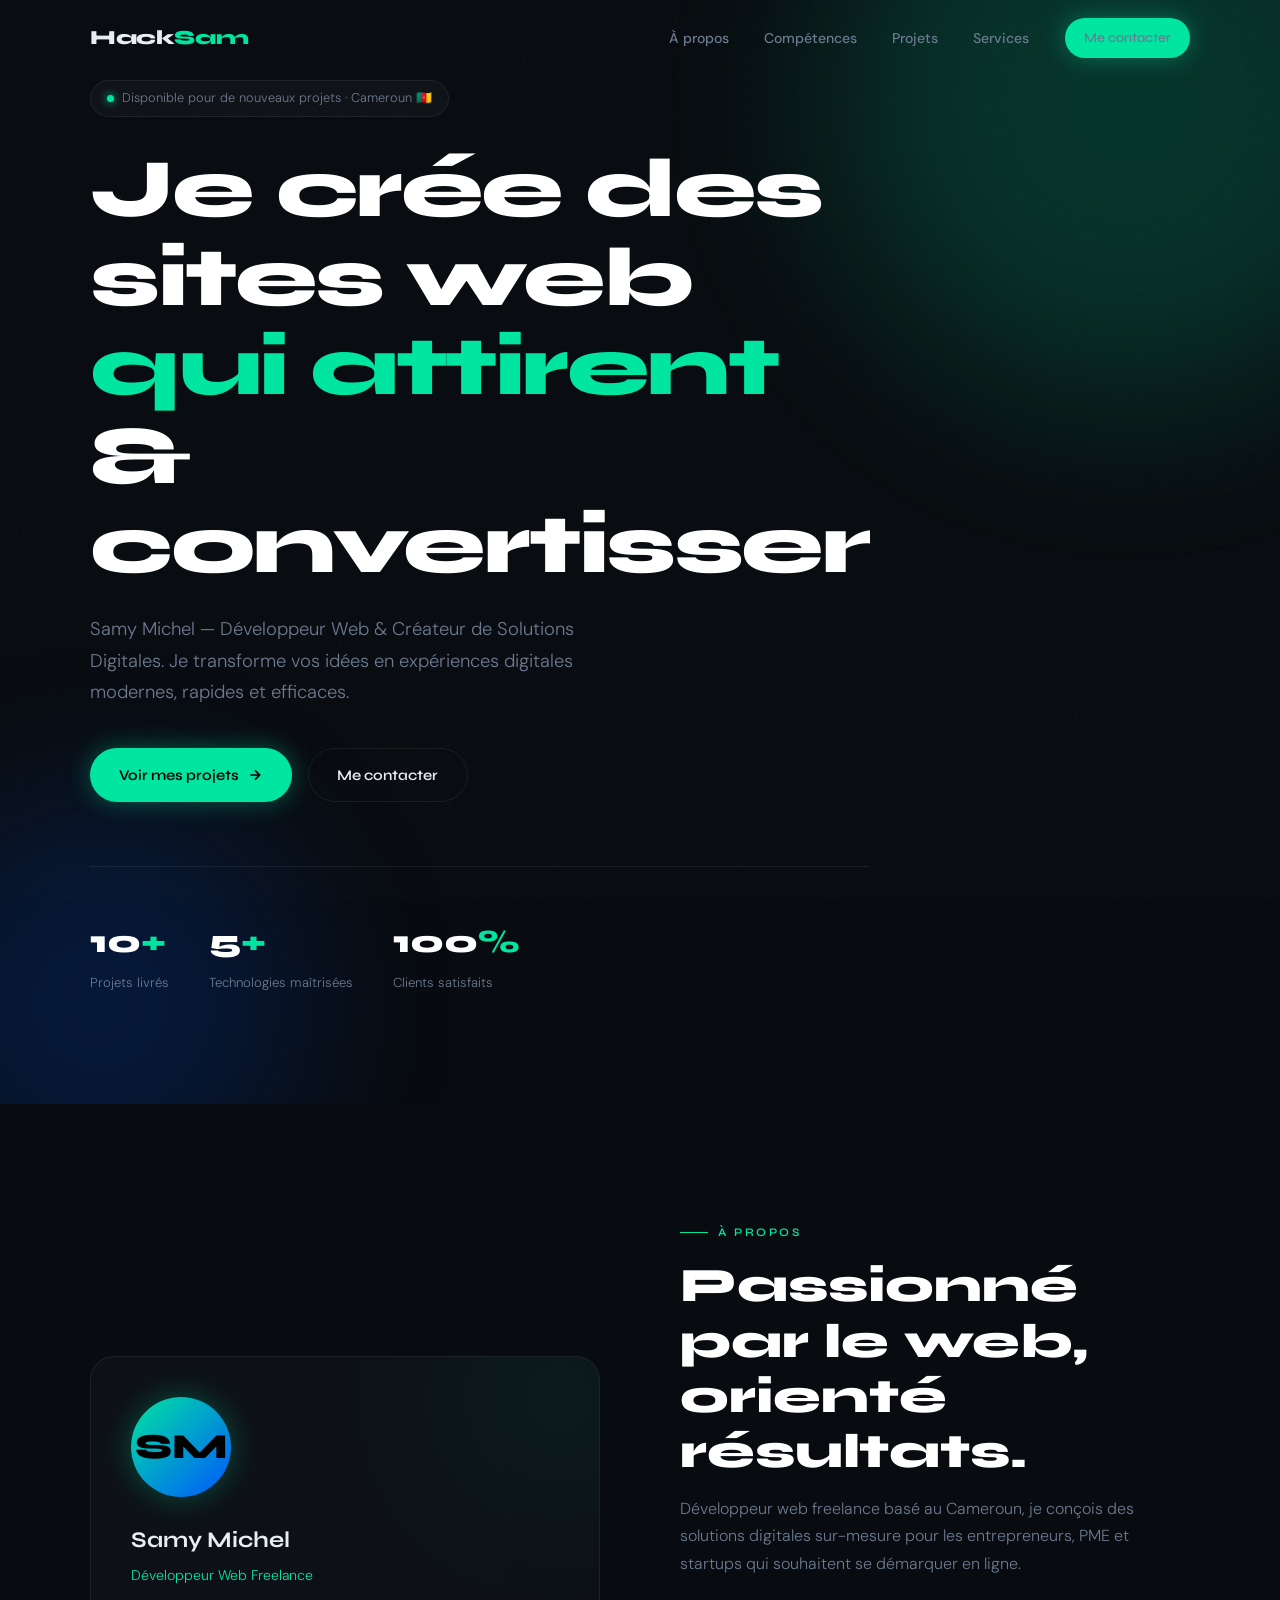
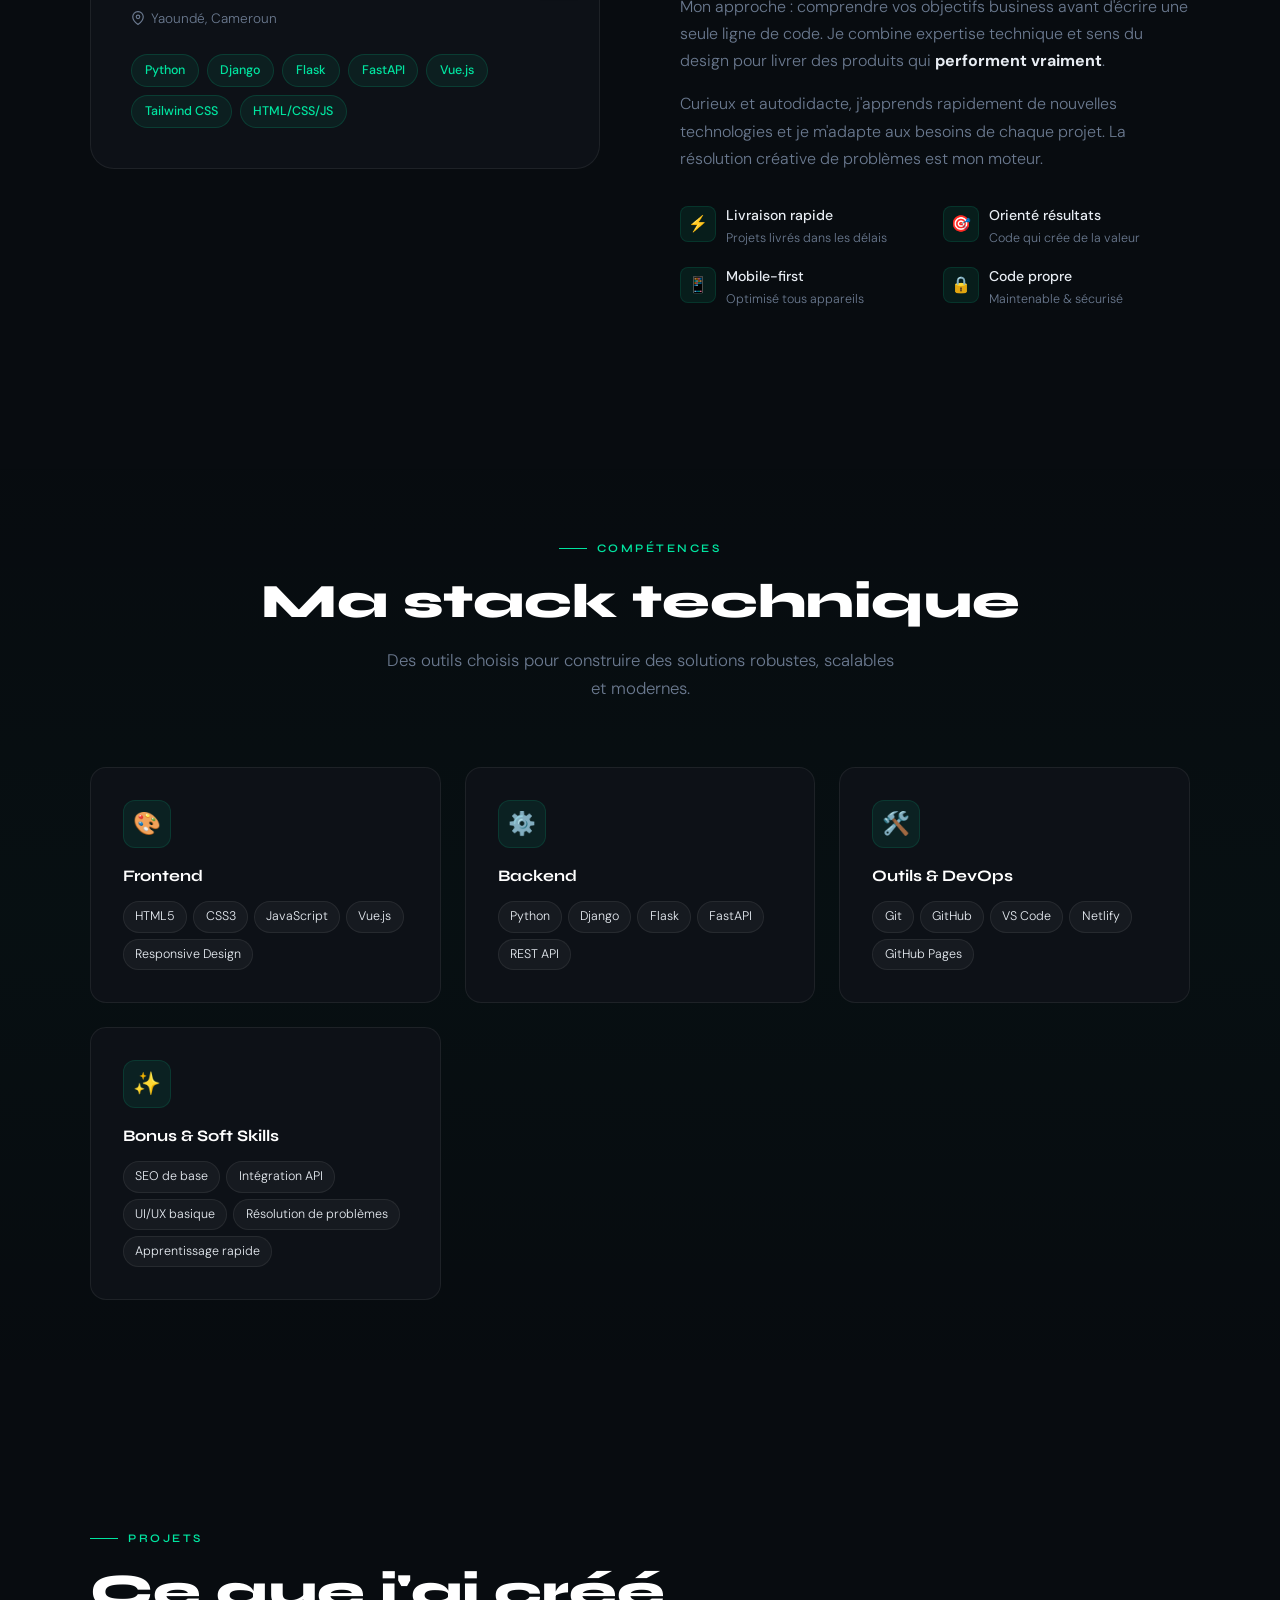
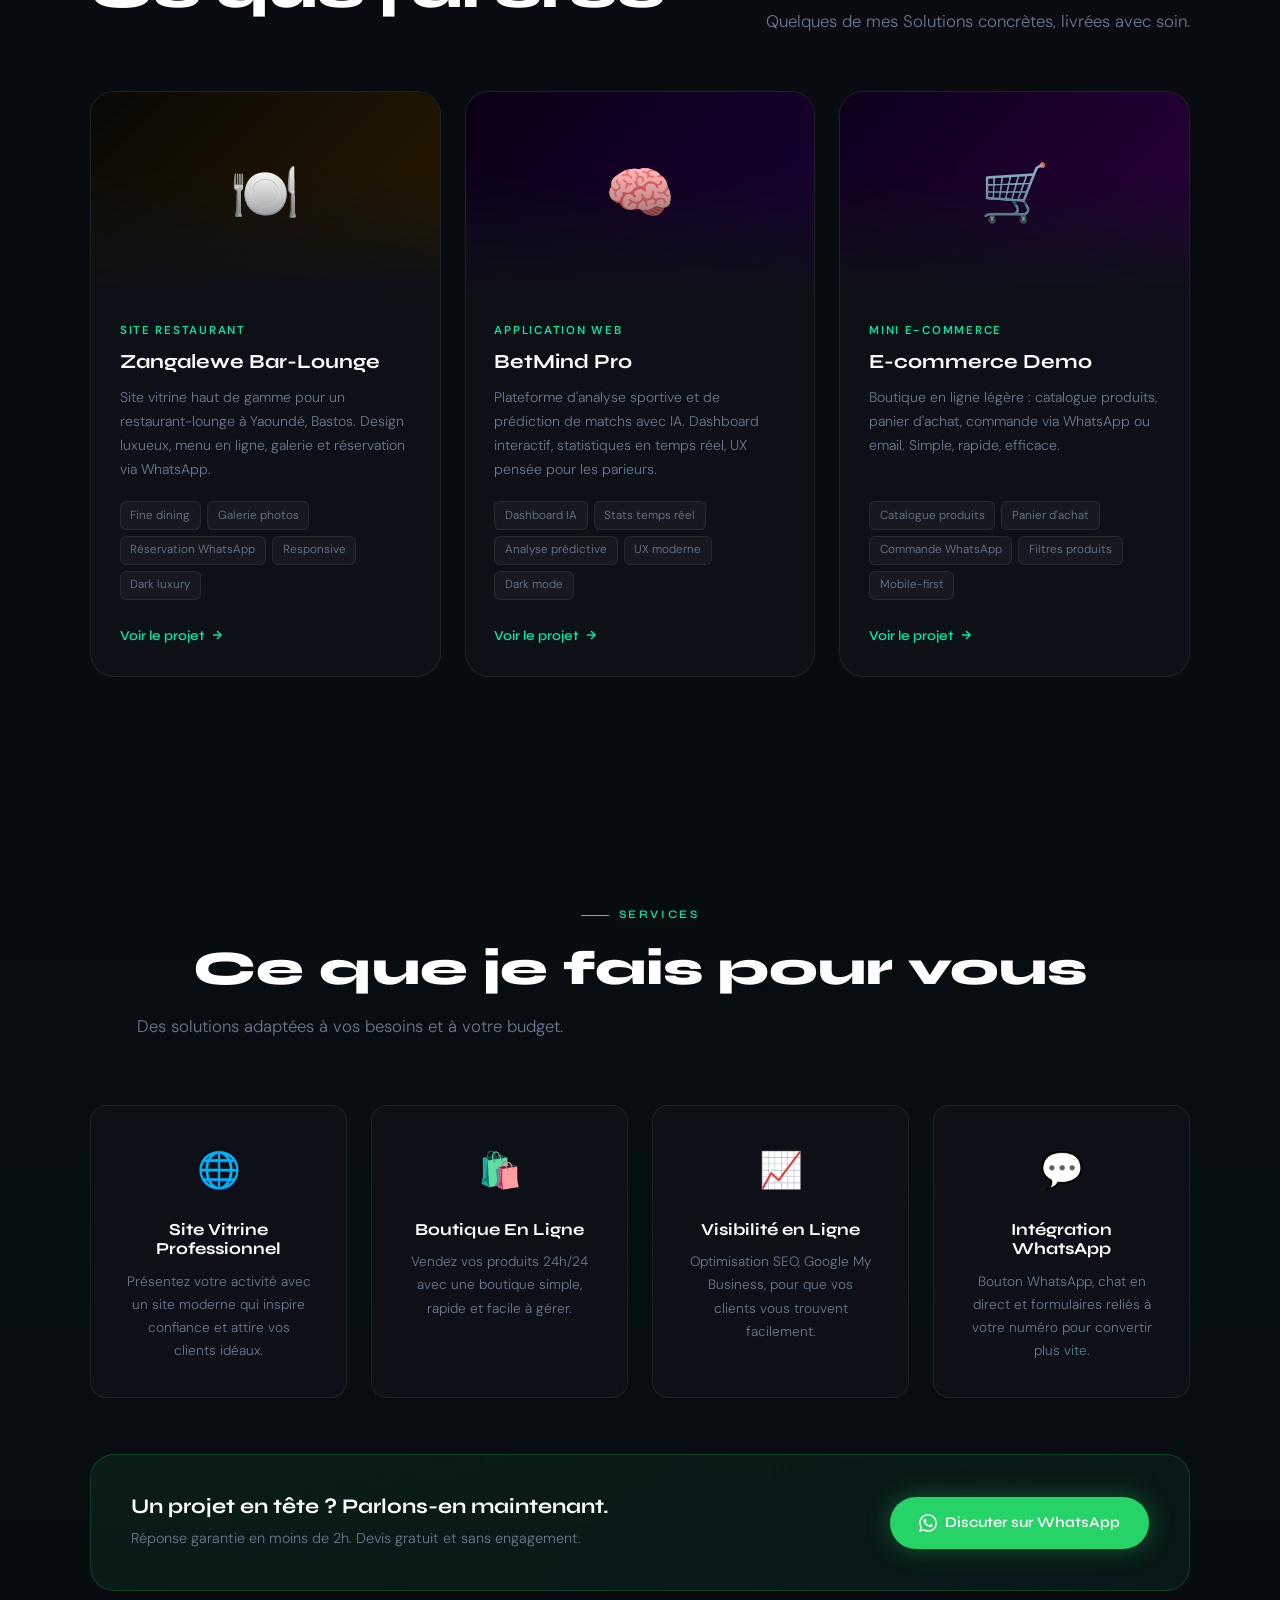
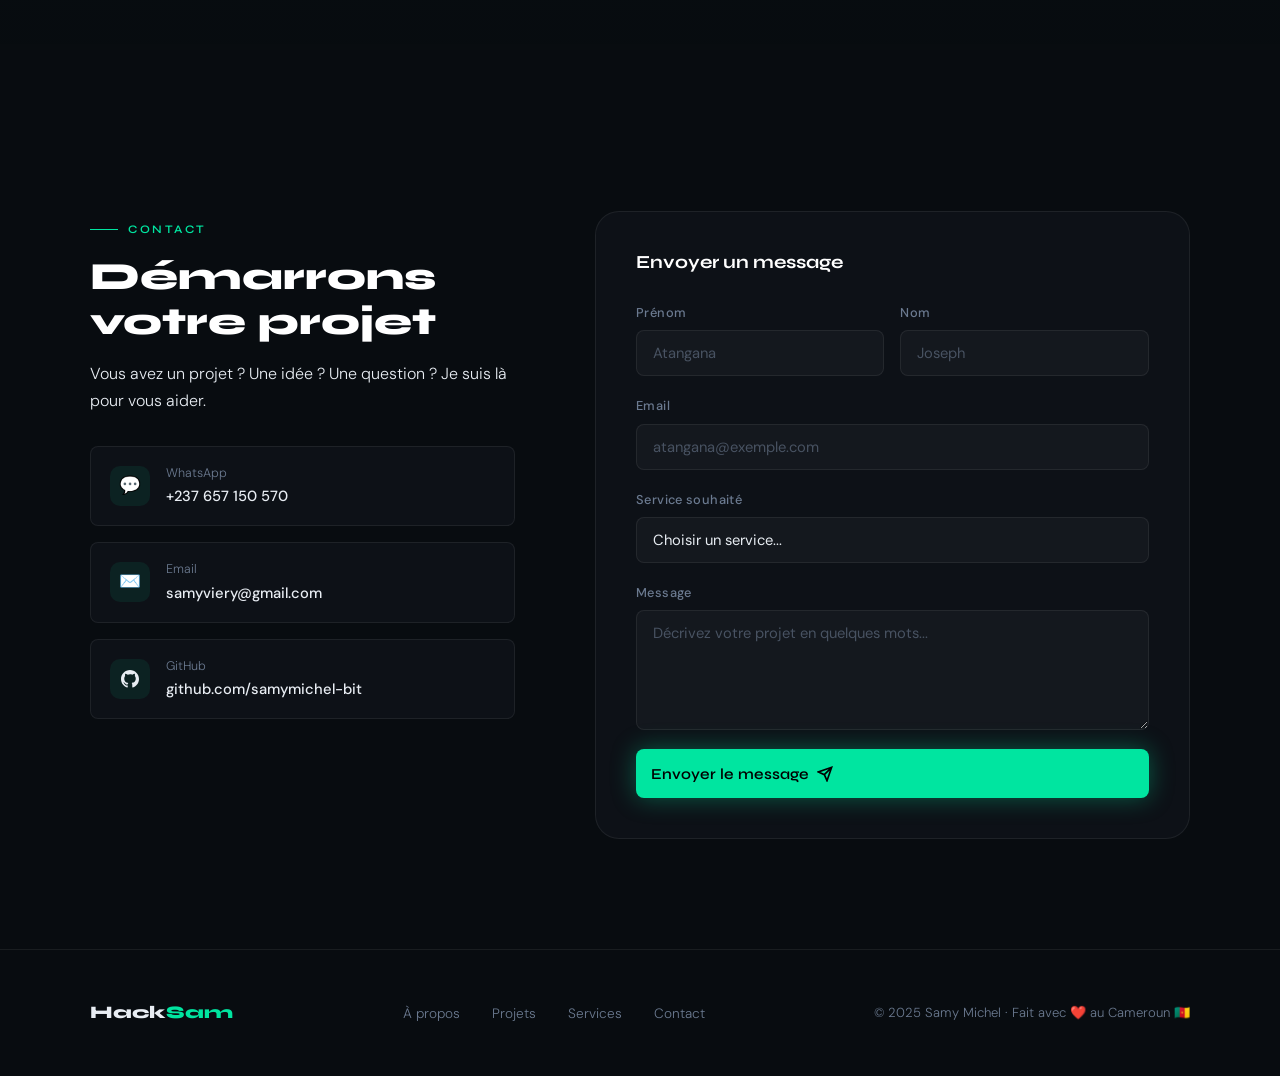
==== commit 45470cd7: "Portfolio initial" ====
--- a/index.html
+++ b/index.html
@@ -128,6 +128,7 @@
               <span class="tag">Flask</span>
               <span class="tag">FastAPI</span>
               <span class="tag">Vue.js</span>
+              <span class="tag">Tailwind CSS</span>
               <span class="tag">HTML/CSS/JS</span>
             </div>
           </div>
@@ -256,7 +257,7 @@
           <span class="section-label">Projets</span>
           <h2 class="section-title">Ce que j'ai créé</h2>
         </div>
-        <p class="section-sub reveal" style="margin-bottom:0;">Quelque de mes Solutions concrètes, livrées avec soin.</p>
+        <p class="section-sub reveal" style="margin-bottom:0;">Quelques de mes Solutions concrètes, livrées avec soin.</p>
       </div>
 
       <div class="projects-grid">
@@ -419,7 +420,7 @@
                 <div class="channel-value">samyviery@gmail.com</div>
               </div>
             </a>
-            <a href="https://github.com/hacksam" target="_blank" rel="noopener noreferrer" class="channel-item" role="listitem">
+            <a href="https://github.com/samymichel-bit" target="_blank" rel="noopener noreferrer" class="channel-item" role="listitem">
               <div class="channel-icon" aria-hidden="true">
                 <svg width="18" height="18" viewBox="0 0 24 24" fill="currentColor" aria-hidden="true"><path d="M12 0C5.374 0 0 5.373 0 12c0 5.302 3.438 9.8 8.207 11.387.599.111.793-.261.793-.577v-2.234c-3.338.726-4.033-1.416-4.033-1.416-.546-1.387-1.333-1.756-1.333-1.756-1.089-.745.083-.729.083-.729 1.205.084 1.839 1.237 1.839 1.237 1.07 1.834 2.807 1.304 3.492.997.107-.775.418-1.305.762-1.604-2.665-.305-5.467-1.334-5.467-5.931 0-1.311.469-2.381 1.236-3.221-.124-.303-.535-1.524.117-3.176 0 0 1.008-.322 3.301 1.23A11.509 11.509 0 0112 5.803c1.02.005 2.047.138 3.006.404 2.291-1.552 3.297-1.23 3.297-1.23.653 1.653.242 2.874.118 3.176.77.84 1.235 1.911 1.235 3.221 0 4.609-2.807 5.624-5.479 5.921.43.372.823 1.102.823 2.222v3.293c0 .319.192.694.801.576C20.566 21.797 24 17.3 24 12c0-6.627-5.373-12-12-12z"/></svg>
               </div>
@@ -447,7 +448,7 @@
             </div>
             <div class="form-group">
               <label for="email">Email</label>
-              <input type="email" id="email" name="email" placeholder="jean@exemple.com" autocomplete="email" required />
+              <input type="email" id="email" name="email" placeholder="atangana@exemple.com" autocomplete="email" required />
             </div>
             <div class="form-group">
               <label for="service">Service souhaité</label>
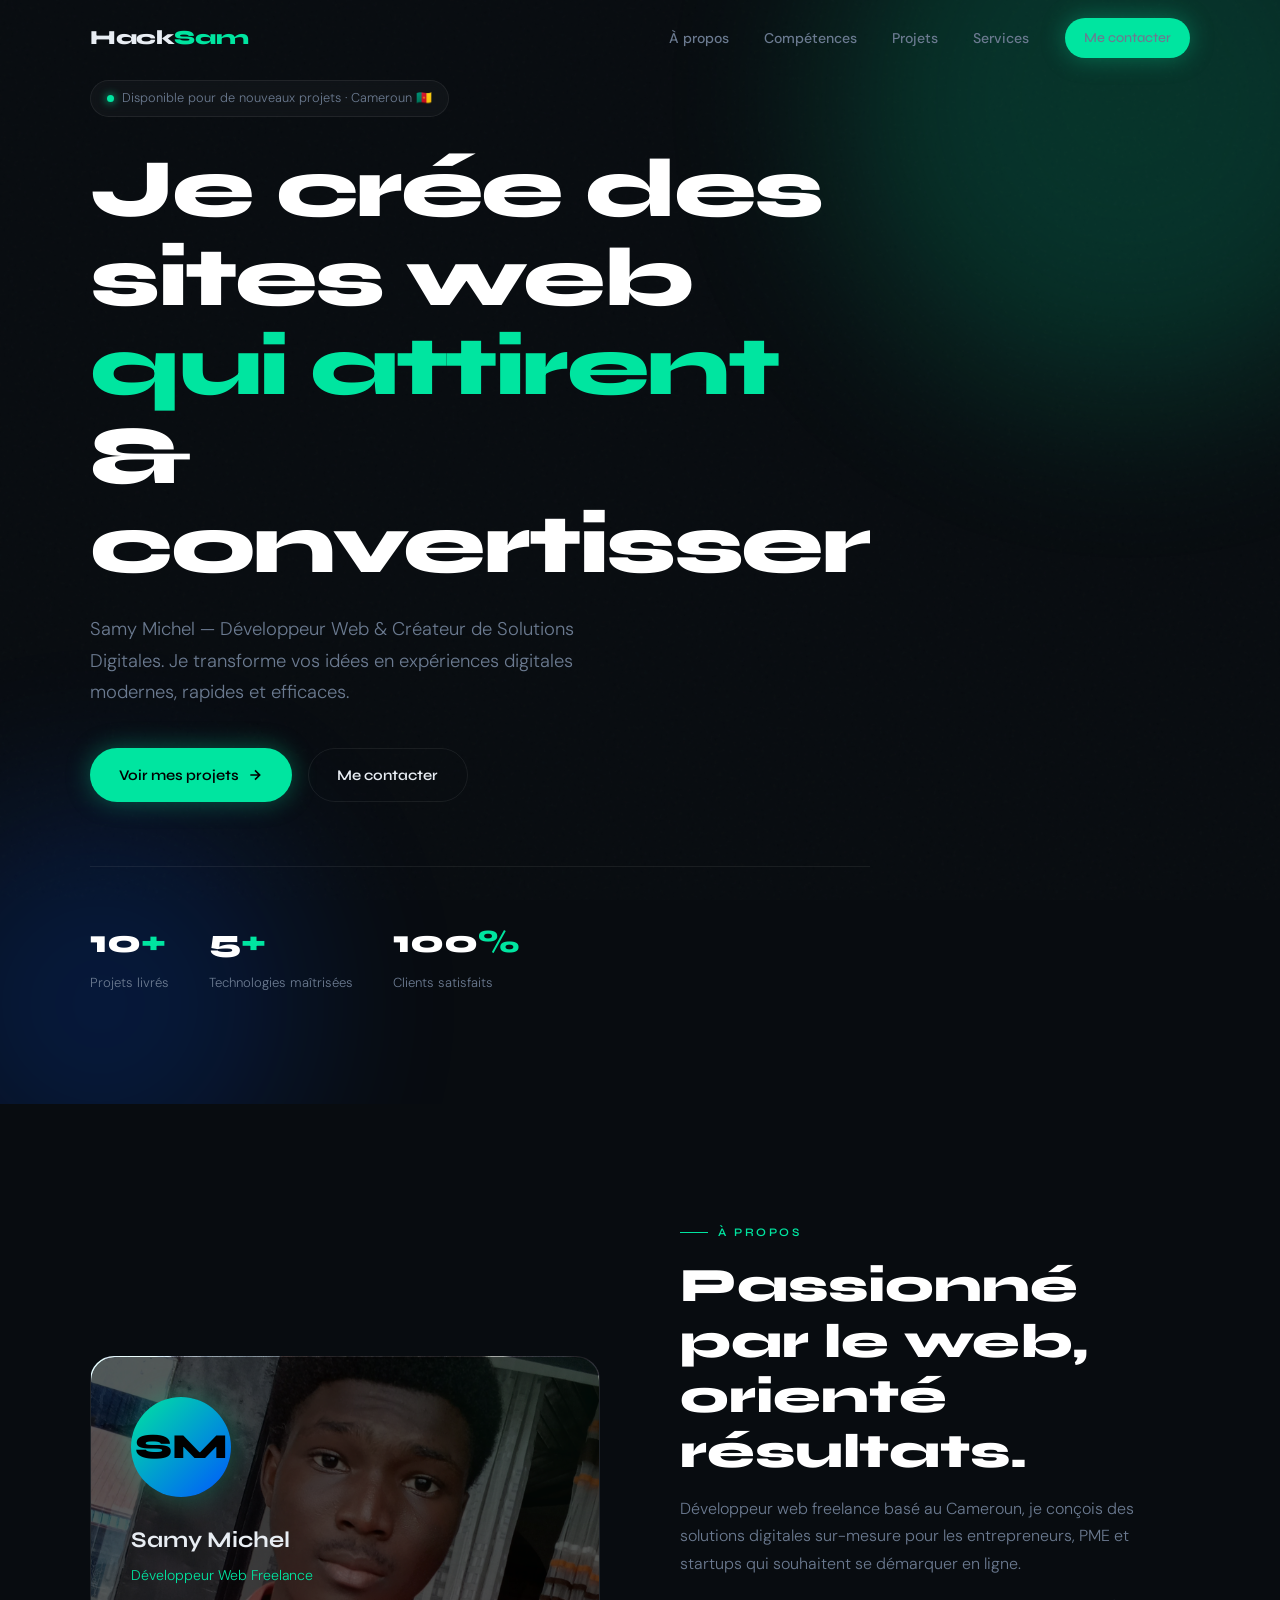
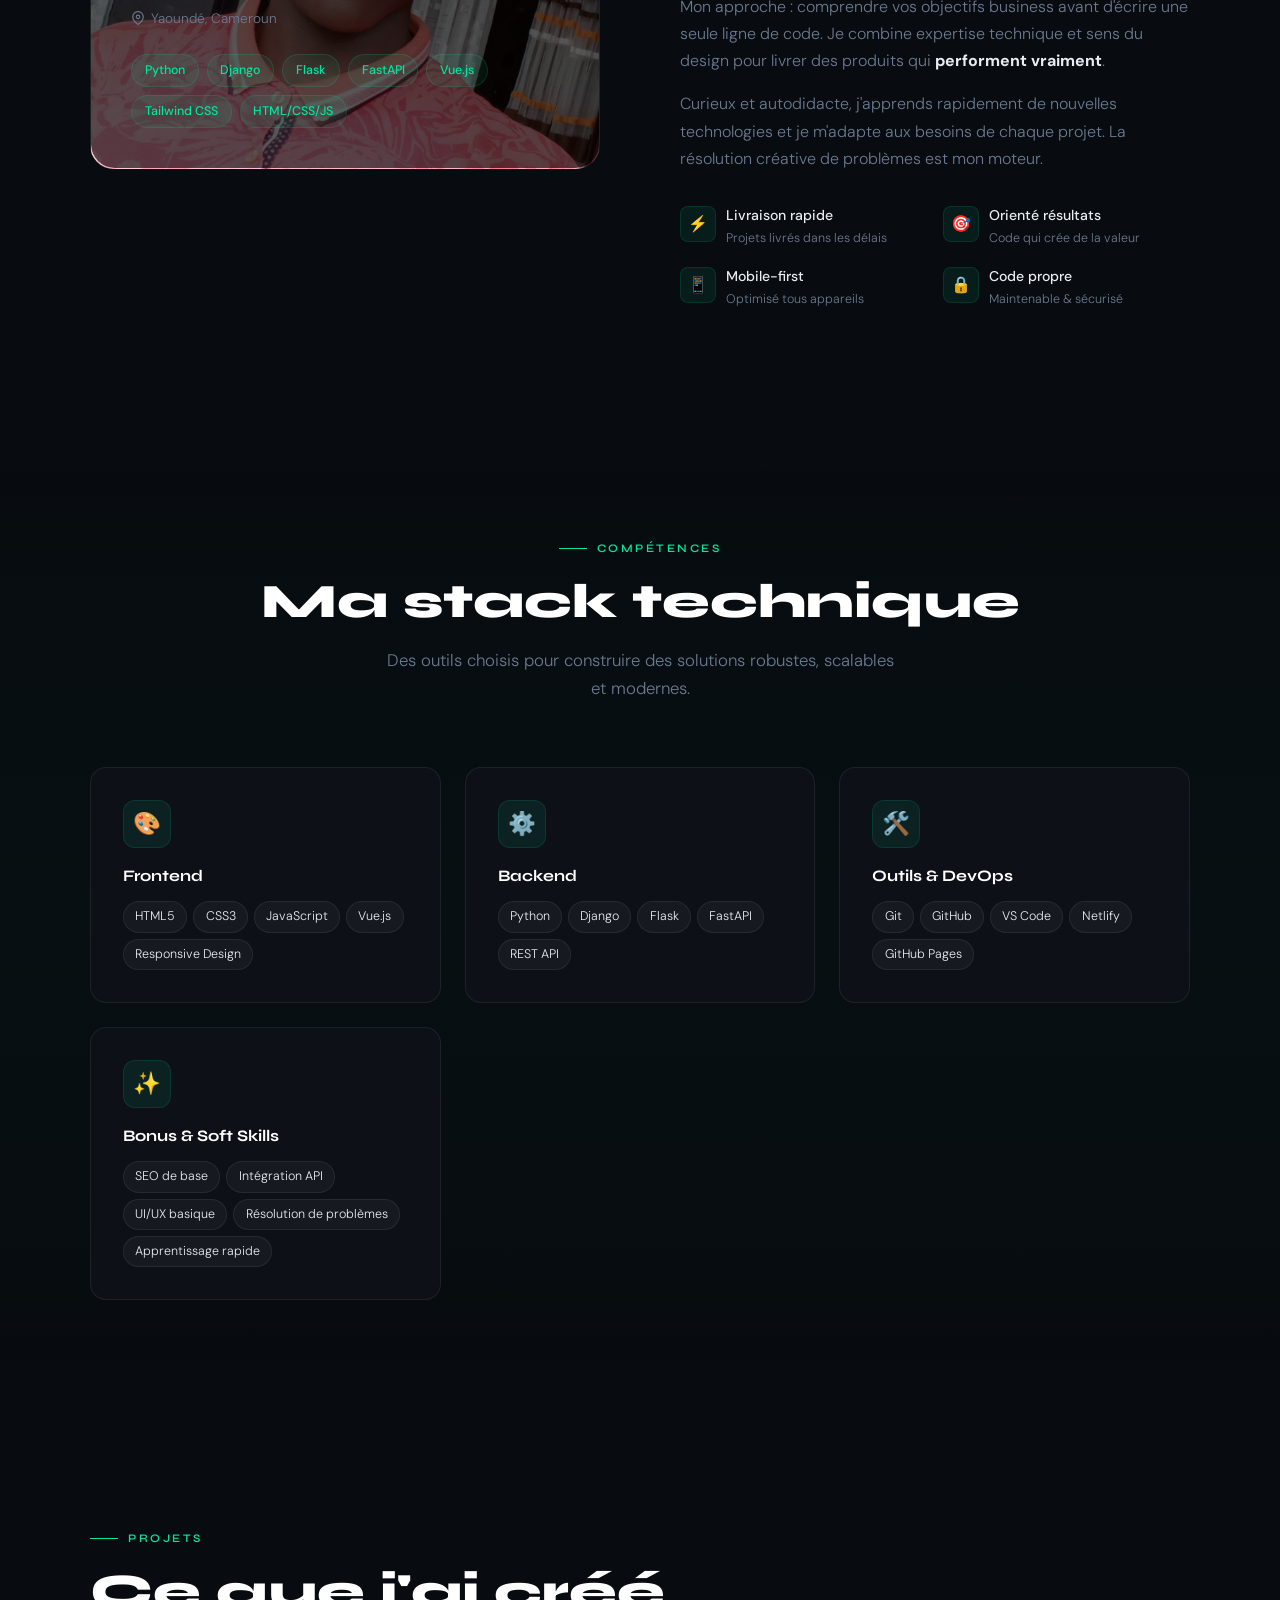
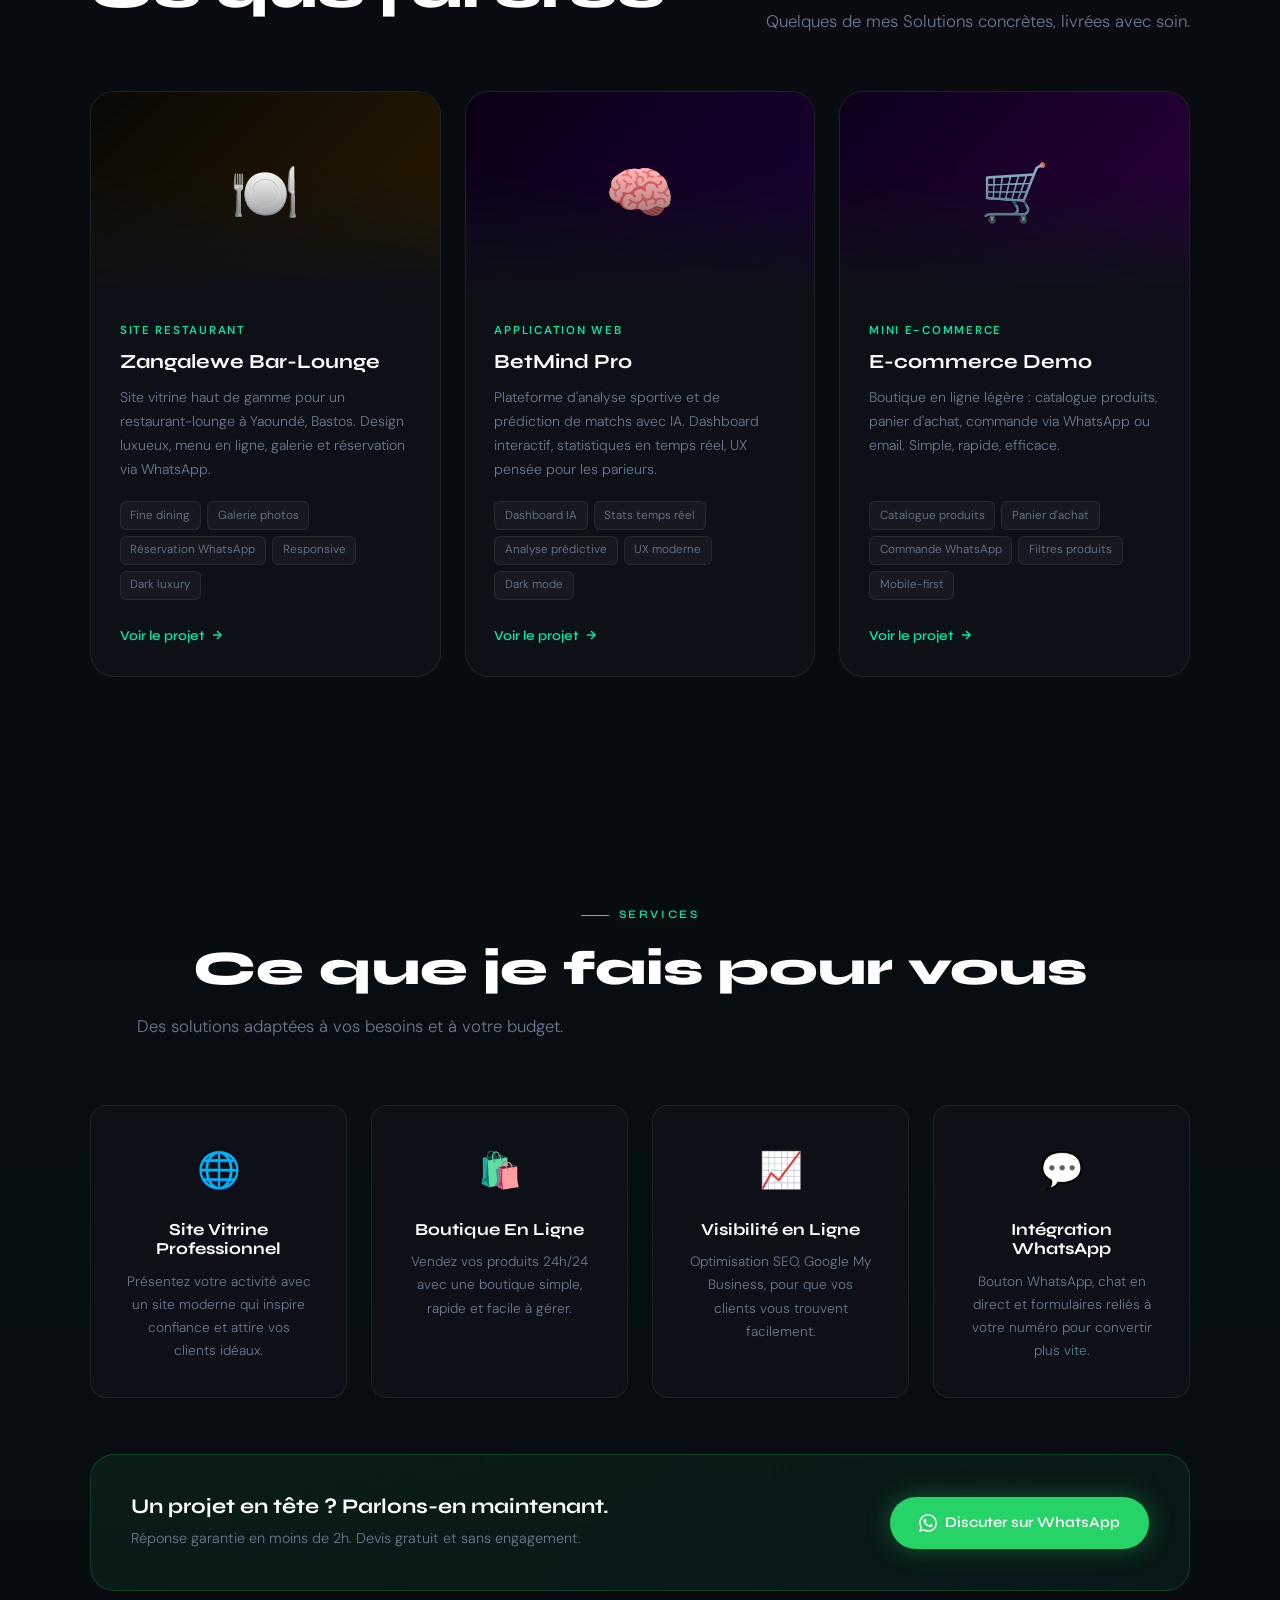
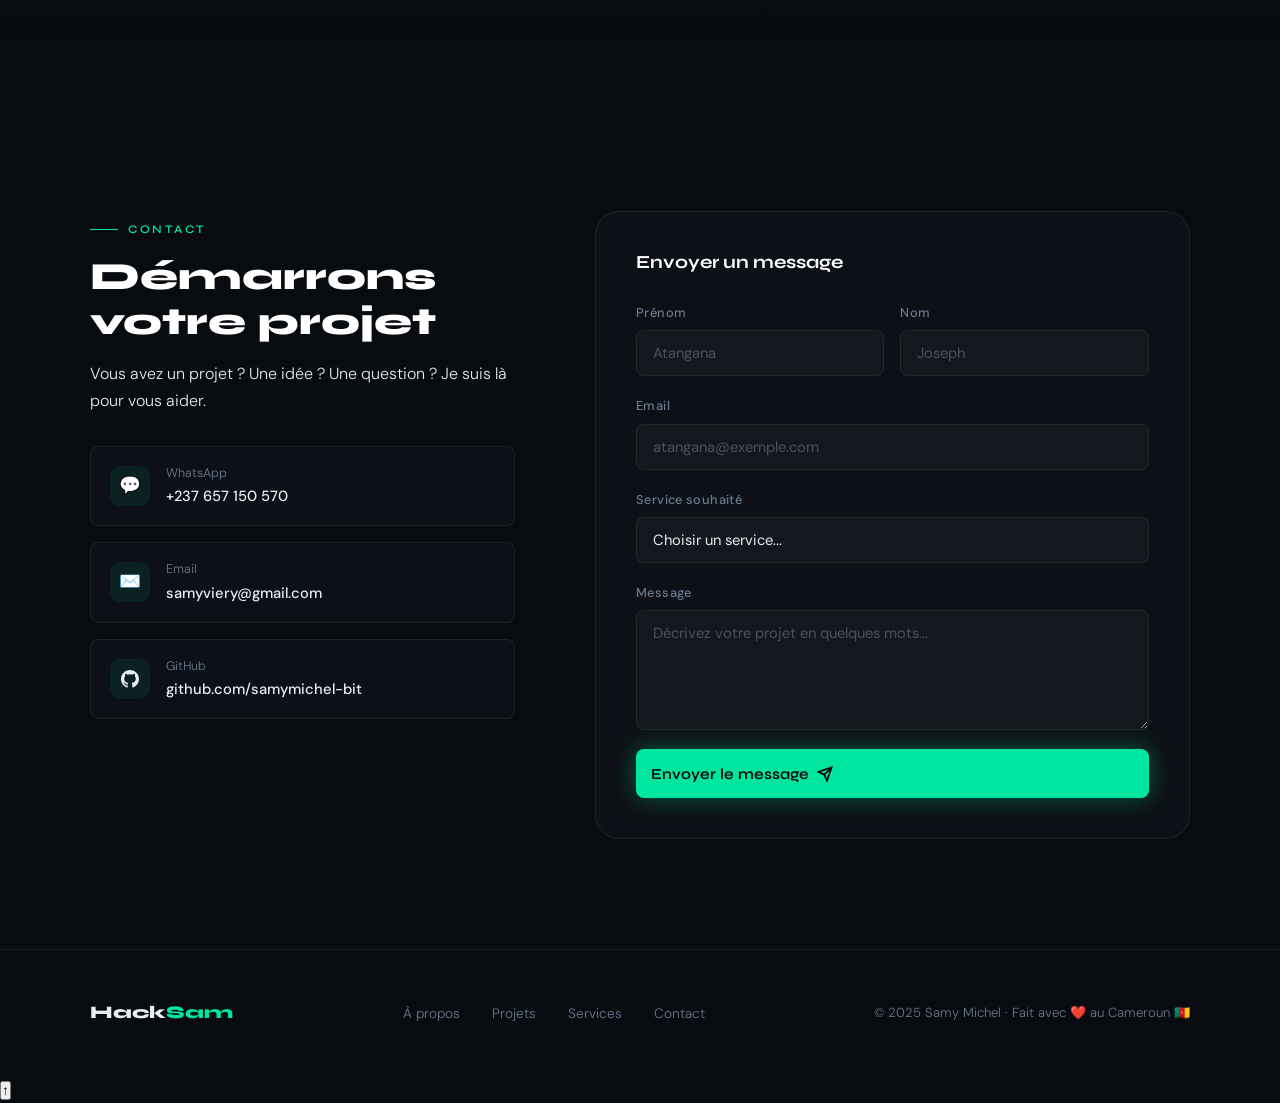
==== commit 8b321745: "remplacement de l'email" ====
--- a/index.html
+++ b/index.html
@@ -413,7 +413,7 @@
                 <div class="channel-value">+237 657 150 570</div>
               </div>
             </a>
-            <a href="mailto:samy@hacksam.dev" class="channel-item" role="listitem">
+            <a href="mailto:samyviery@gmail.com" class="channel-item" role="listitem">
               <div class="channel-icon" aria-hidden="true">✉️</div>
               <div>
                 <div class="channel-label">Email</div>
--- a/style.css
+++ b/style.css
@@ -460,11 +460,16 @@
 
 .about-card {
   background: var(--bg-card);
+  background-image: url('images/ma-photo.jpg');
+  background-size: cover;
+  background-position: center;
+  background-repeat: no-repeat;
   border: 1px solid var(--border);
   border-radius: var(--radius-lg);
   padding: 2.5rem;
   position: relative;
   overflow: hidden;
+  z-index: 1;
 }
 
 .about-card::before {
@@ -477,8 +482,24 @@
   filter: blur(80px);
   opacity: 0.08;
   pointer-events: none;
-}
-
+  z-index: 3;
+
+}
+
+.about-card::after {
+content: '';
+position: absolute;
+top: 0; left: 0; right: 0; bottom: 0;
+background: rgba(0, 0, 0, 0.65);
+border-radius: inherit;
+z-index: -1;
+pointer-events: none;
+}
+
+.about-card > * {
+  position: relative;
+  z-index: 2;
+}
 .avatar-wrap {
   width: 100px; height: 100px;
   border-radius: 50%;
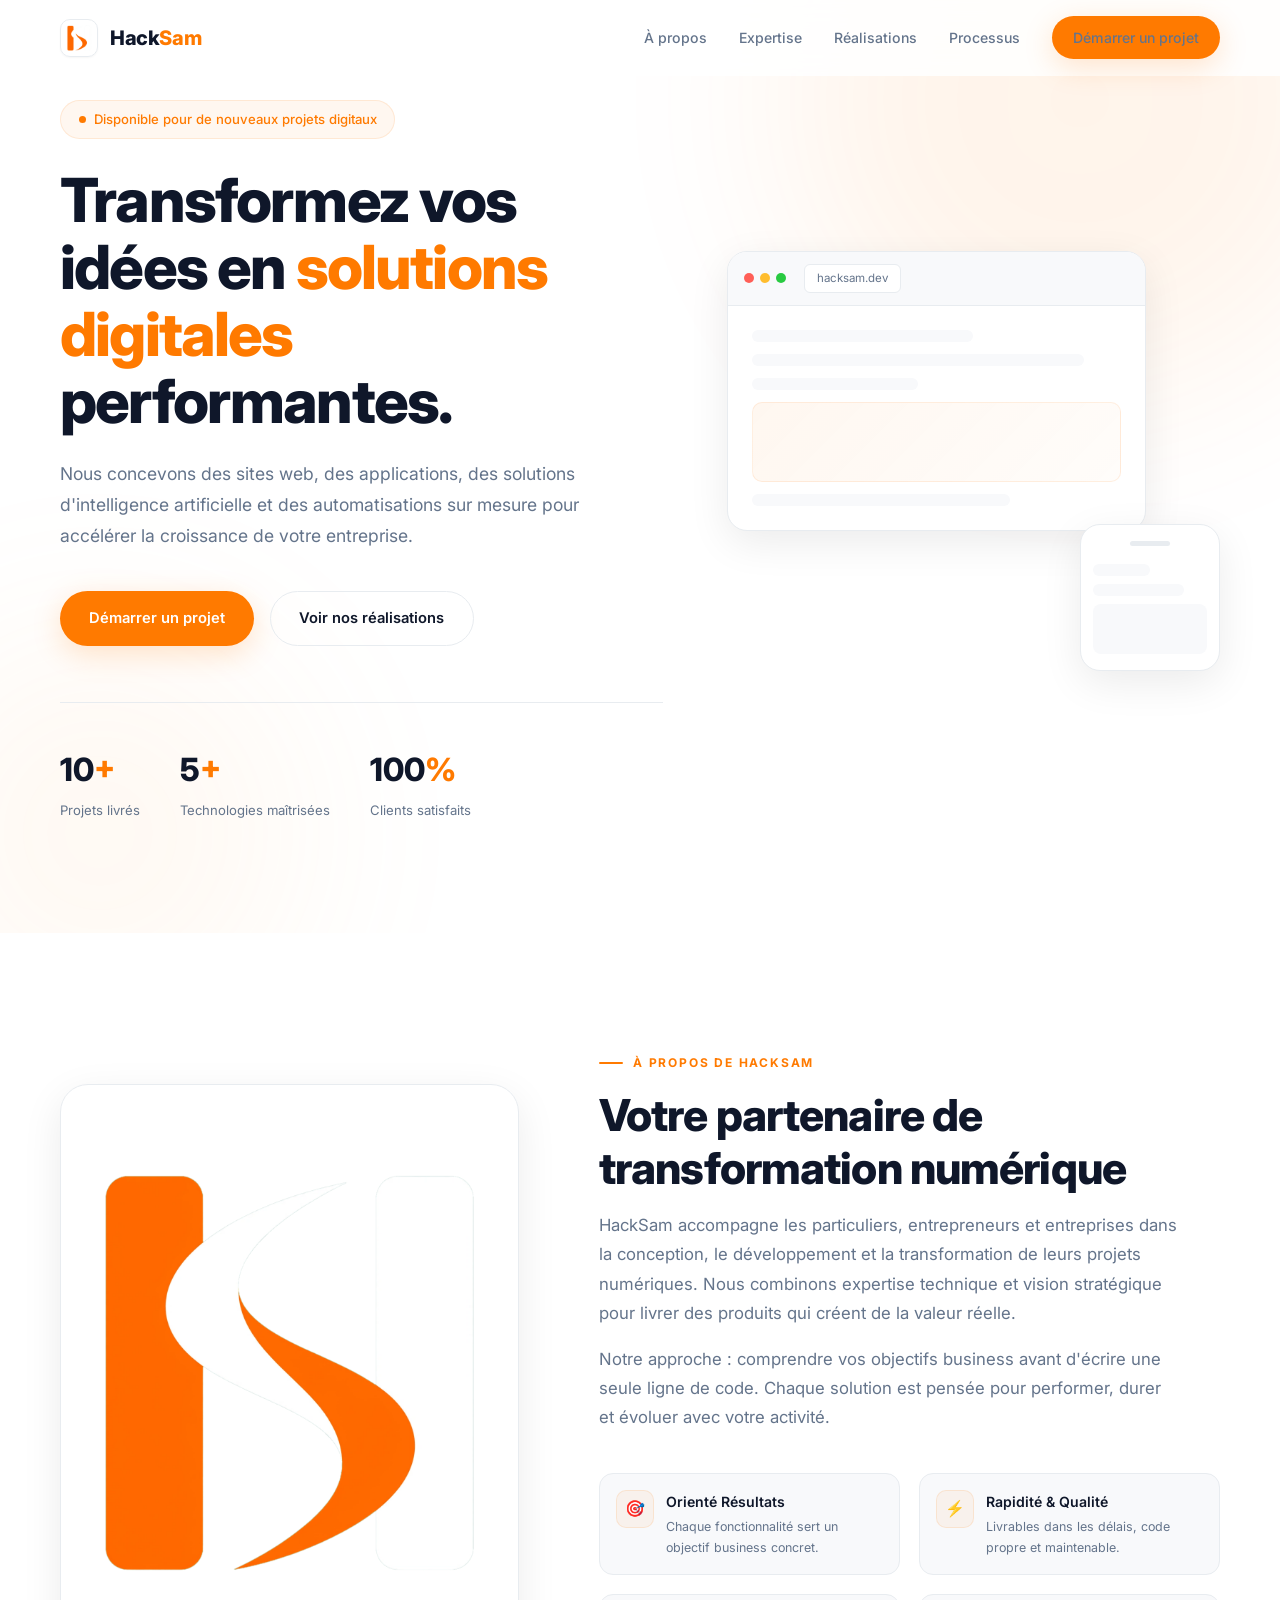
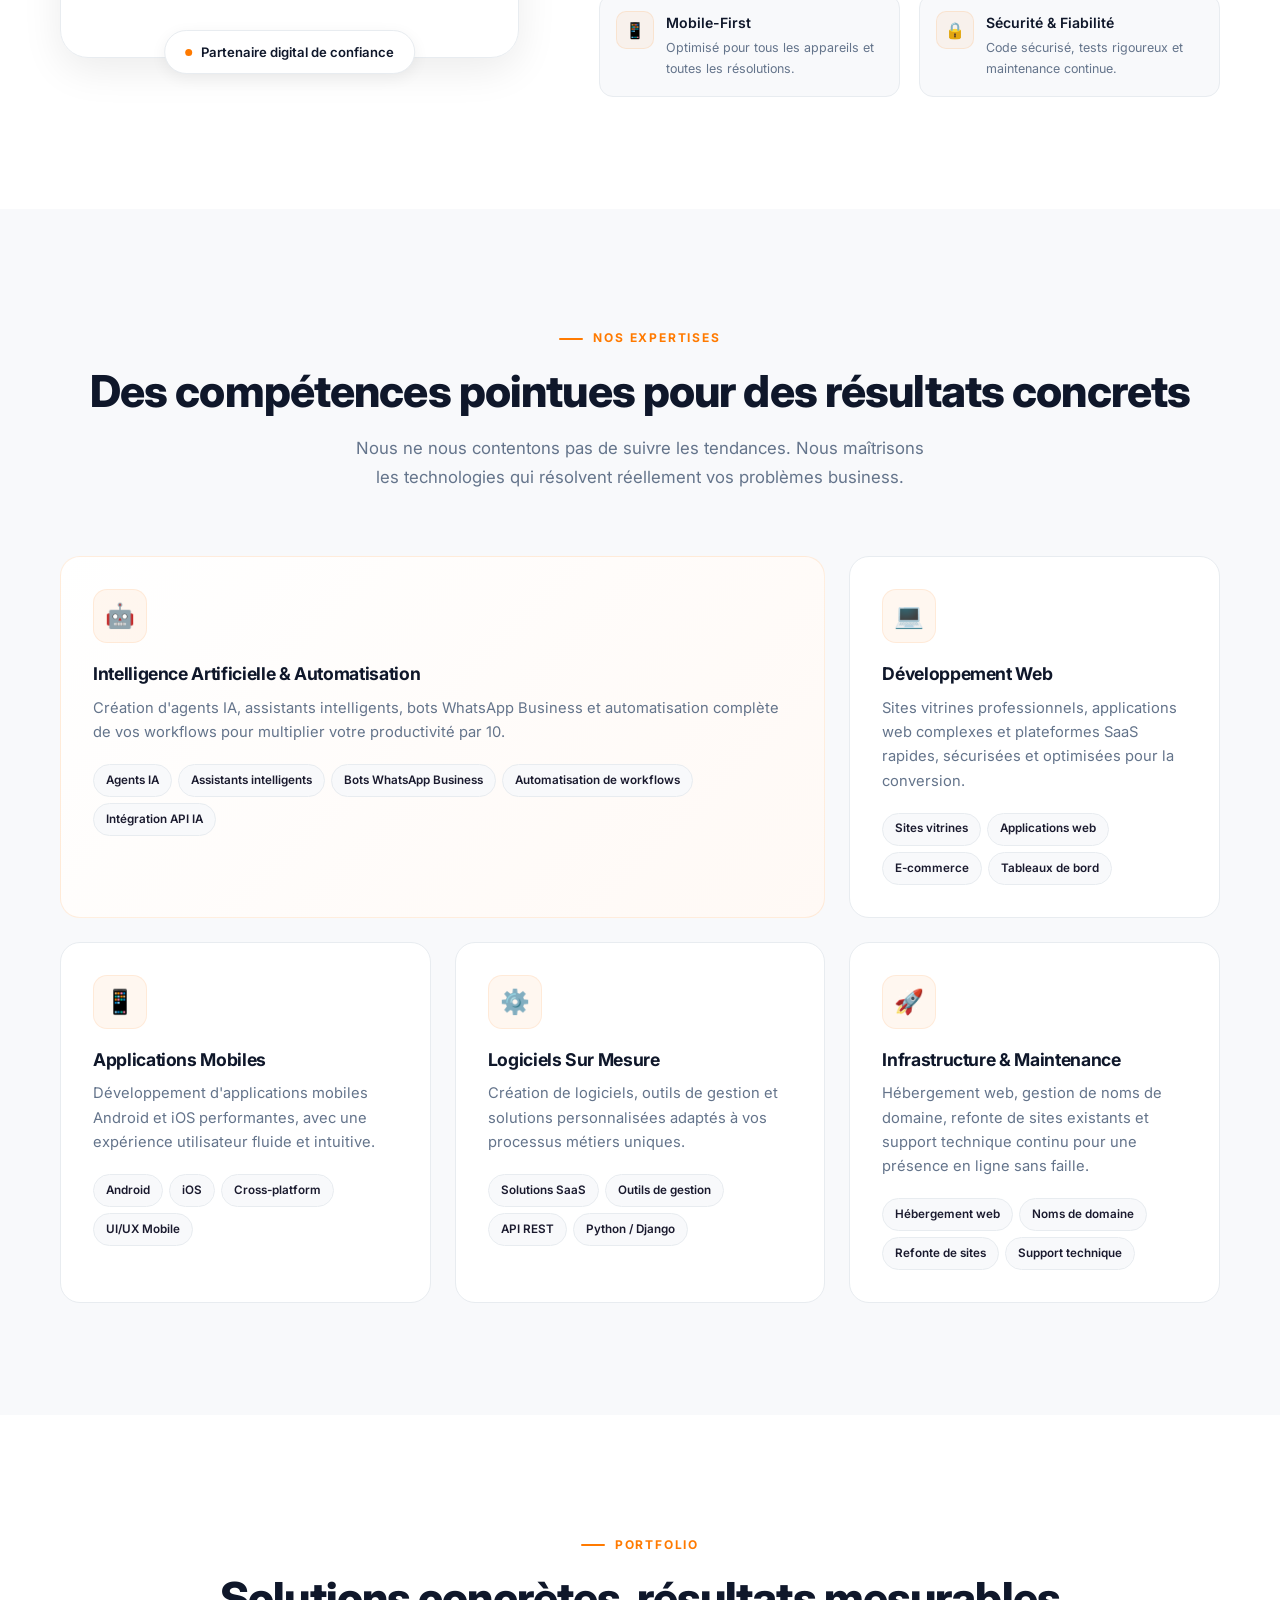
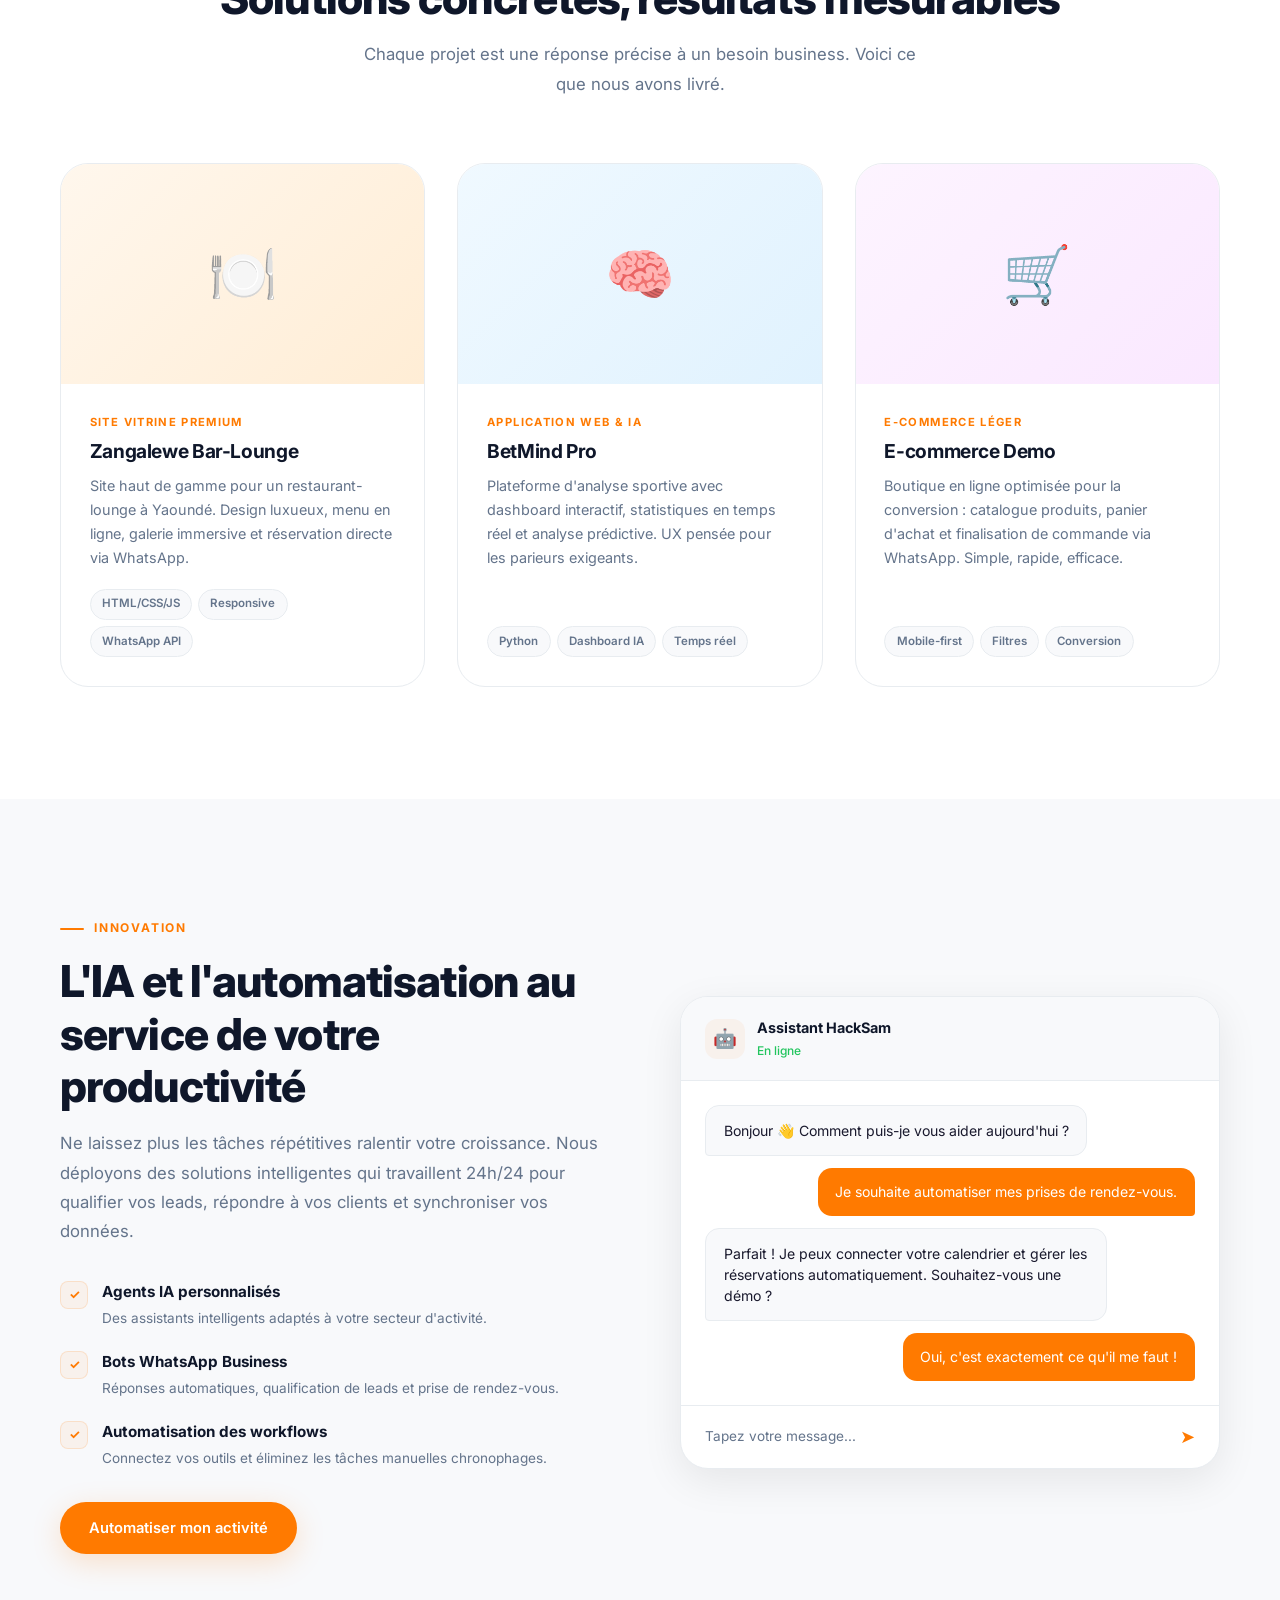
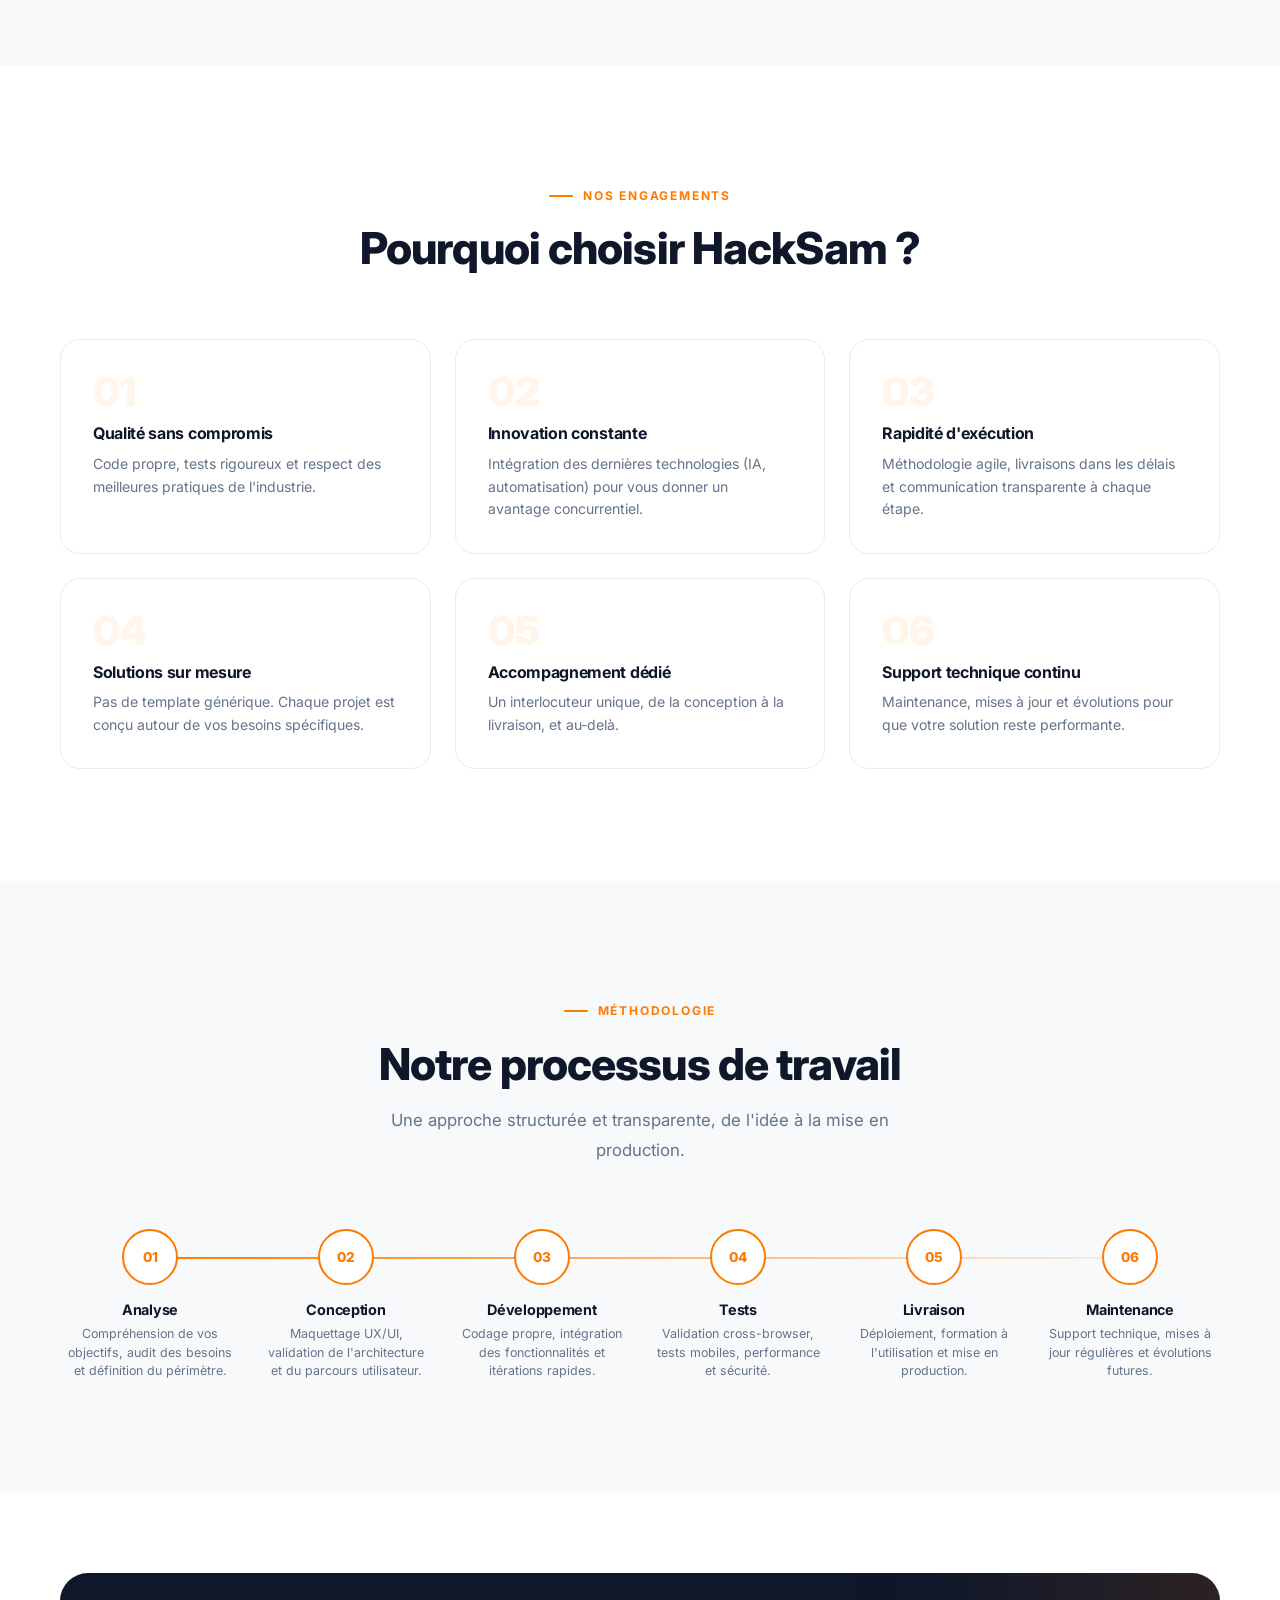
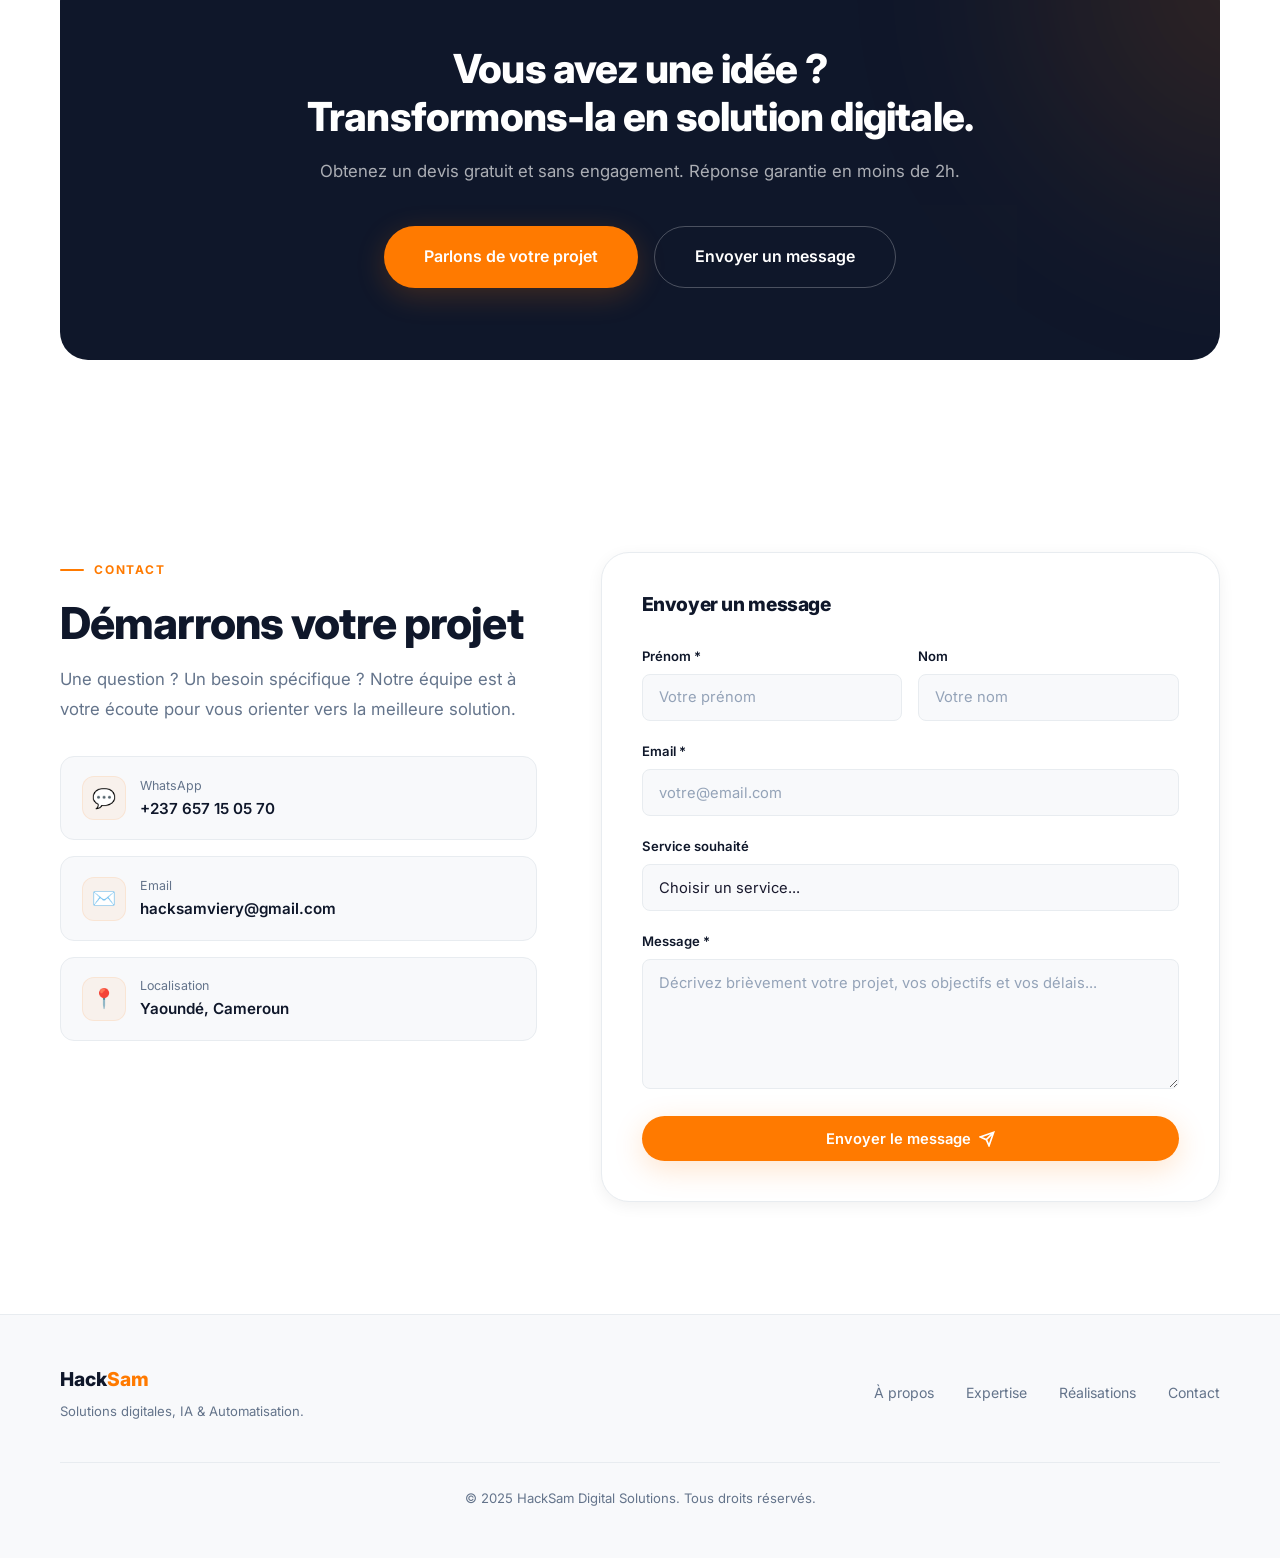
==== commit 37b95379: "feat(portfolio): refonte moderne du portfolio, ajout des pages projets, SEO et styles" ====
--- a/index.html
+++ b/index.html
@@ -1,500 +1,608 @@
 <!DOCTYPE html>
 <html lang="fr">
 <head>
-  <meta charset="UTF-8" />
-  <meta name="viewport" content="width=device-width, initial-scale=1.0" />
-  <meta name="description" content="Samy Michel — Développeur Web & Créateur de Solutions Digitales au Cameroun. Sites modernes qui attirent et convertissent vos clients." />
-  <meta name="keywords" content="développeur web Cameroun, freelance Cameroun, site vitrine, Django, Python, HackSam" />
-  <meta name="author" content="Samy Michel — HackSam" />
-
-  <!-- Open Graph -->
-  <meta property="og:title"       content="HackSam · Développeur Web & Solutions Digitales" />
-  <meta property="og:description" content="Samy Michel — Développeur Web freelance au Cameroun. Sites modernes qui attirent et convertissent vos clients." />
-  <meta property="og:type"        content="website" />
-  <meta property="og:url"         content="https://hacksam.dev" />
-
-  <title>HackSam · Développeur Web & Solutions Digitales</title>
-
-  <!-- Google Fonts -->
-  <link rel="preconnect" href="https://fonts.googleapis.com" />
-  <link rel="preconnect" href="https://fonts.gstatic.com" crossorigin />
-  <link href="https://fonts.googleapis.com/css2?family=Syne:wght@400;600;700;800&family=DM+Sans:ital,opsz,wght@0,9..40,300;0,9..40,400;0,9..40,500;1,9..40,300&display=swap" rel="stylesheet" />
-
-  <!-- Stylesheet -->
-  <link rel="stylesheet" href="style.css" />
+  <meta charset="UTF-8">
+  <meta name="viewport" content="width=device-width, initial-scale=1.0">
+  <title>HackSam Digital Solutions | Sites Web, IA & Automatisation</title>
+  <meta name="description" content="HackSam conçoit des sites web, applications, solutions IA et automatisations pour transformer vos idées en projets digitaux performants.">
+  <meta property="og:type" content="website">
+  <meta property="og:url" content="https://hacksam.github.io/">
+  <meta property="og:title" content="HackSam Digital Solutions | Sites Web, IA & Automatisation">
+  <meta property="og:description" content="HackSam conçoit des sites web, applications, solutions IA et automatisations pour transformer vos idées en projets digitaux performants.">
+  <meta property="og:image" content="images/ma-photo.png">
+  <meta name="twitter:card" content="summary_large_image">
+  <meta name="twitter:title" content="HackSam Digital Solutions | Sites Web, IA & Automatisation">
+  <meta name="twitter:description" content="HackSam conçoit des sites web, applications, solutions IA et automatisations pour transformer vos idées en projets digitaux performants.">
+  <meta name="twitter:image" content="images/ma-photo.png">
+  <link rel="icon" type="image/svg+xml" href="data:image/svg+xml,%3Csvg xmlns='http://www.w3.org/2000/svg' viewBox='0 0 64 64'%3E%3Crect width='64' height='64' rx='14' fill='%23FF7A00'/%3E%3Ctext x='32' y='42' font-family='Inter,Arial,sans-serif' font-size='30' font-weight='800' fill='white' text-anchor='middle'%3EH%3C/text%3E%3C/svg%3E">
+  <link rel="preconnect" href="https://fonts.googleapis.com">
+  <link rel="preconnect" href="https://fonts.gstatic.com" crossorigin>
+  <link href="https://fonts.googleapis.com/css2?family=Inter:wght@300;400;500;600;700;800;900&display=swap" rel="stylesheet">
+  <link rel="stylesheet" href="style.css">
 </head>
 <body>
 
-  <!-- ============ NAVBAR ============ -->
-  <nav class="navbar" id="navbar" role="navigation" aria-label="Navigation principale">
+  <!-- ═══════════════ NAVBAR ═══════════════ -->
+  <nav class="navbar" id="navbar">
     <div class="container nav-inner">
-      <a href="#hero" class="nav-logo" aria-label="HackSam — Accueil">Hack<span>Sam</span></a>
-
-      <ul class="nav-links" role="list">
+      <a href="#hero" class="nav-logo">
+        <img src="images/ma-photo.png" alt="HackSam" class="nav-logo-img">
+        <span class="nav-logo-text">Hack<span>Sam</span></span>
+      </a>
+      <ul class="nav-links">
         <li><a href="#about">À propos</a></li>
-        <li><a href="#skills">Compétences</a></li>
-        <li><a href="#projects">Projets</a></li>
-        <li><a href="#services">Services</a></li>
-        <li>
-          <a href="#contact" class="btn btn-primary" style="padding:0.55rem 1.2rem;border-radius:100px;font-size:0.85rem;">
-            Me contacter
-          </a>
-        </li>
+        <li><a href="#competences">Expertise</a></li>
+        <li><a href="#projects">Réalisations</a></li>
+        <li><a href="#process">Processus</a></li>
+        <li><a href="#contact" class="btn btn-primary btn-sm">Démarrer un projet</a></li>
       </ul>
-
-      <button class="nav-toggle" id="navToggle" aria-label="Ouvrir le menu" aria-expanded="false" aria-controls="mobileNav">
+      <button class="nav-toggle" id="navToggle" aria-label="Menu" aria-expanded="false">
         <span></span><span></span><span></span>
       </button>
     </div>
   </nav>
 
-  <!-- Mobile nav overlay -->
-  <div class="mobile-nav" id="mobileNav" role="dialog" aria-modal="true" aria-label="Menu mobile">
+  <!-- Mobile Nav Overlay -->
+  <div class="mobile-nav" id="mobileNav">
     <a href="#about">À propos</a>
-    <a href="#skills">Compétences</a>
-    <a href="#projects">Projets</a>
-    <a href="#services">Services</a>
+    <a href="#competences">Expertise</a>
+    <a href="#projects">Réalisations</a>
+    <a href="#process">Processus</a>
     <a href="#contact">Contact</a>
+    <a href="#contact" class="btn btn-primary" style="margin-top:1rem;">Démarrer un projet</a>
   </div>
 
-  <!-- ============ HERO ============ -->
-  <section id="hero" aria-label="Introduction">
-    <div class="hero-bg" aria-hidden="true">
+  <!-- ═══════════════ 1. HERO ═══════════════ -->
+  <section id="hero">
+    <div class="hero-bg">
       <div class="orb orb-1"></div>
       <div class="orb orb-2"></div>
     </div>
-    <div class="container">
+    <div class="container hero-grid">
       <div class="hero-content">
-        <div class="hero-badge" aria-label="Disponibilité">
-          <span class="dot" aria-hidden="true"></span>
-          Disponible pour de nouveaux projets · Cameroun 🇨🇲
-        </div>
-
-        <h1 class="hero-title">
-          <span class="line-wrap"><span class="line-inner">Je crée des sites web</span></span>
-          <span class="line-wrap"><span class="line-inner accent">qui attirent</span></span>
-          <span class="line-wrap"><span class="line-inner">&amp; convertissent.</span></span>
+        <div class="hero-badge reveal">
+          <span class="dot"></span>
+          Disponible pour de nouveaux projets digitaux
+        </div>
+        <h1 class="hero-title reveal reveal-delay-1">
+          Transformez vos idées en <span class="accent">solutions digitales</span> performantes.
         </h1>
-
-        <p class="hero-sub">
-          Samy Michel — Développeur Web &amp; Créateur de Solutions Digitales.
-          Je transforme vos idées en expériences digitales modernes, rapides et efficaces.
+        <p class="hero-sub reveal reveal-delay-2">
+          Nous concevons des sites web, des applications, des solutions d'intelligence artificielle et des automatisations sur mesure pour accélérer la croissance de votre entreprise.
         </p>
-
-        <div class="hero-cta">
-          <a href="#projects" class="btn btn-primary">
-            Voir mes projets
-            <svg width="16" height="16" viewBox="0 0 24 24" fill="none" stroke="currentColor" stroke-width="2.5" aria-hidden="true"><path d="M5 12h14M12 5l7 7-7 7"/></svg>
-          </a>
-          <a href="#contact" class="btn btn-outline">Me contacter</a>
-        </div>
-
-        <div class="hero-stats" aria-label="Statistiques">
-          <div class="stat-item">
+        <div class="hero-cta reveal reveal-delay-3">
+          <a href="#contact" class="btn btn-primary">Démarrer un projet</a>
+          <a href="#projects" class="btn btn-outline">Voir nos réalisations</a>
+        </div>
+        <div class="hero-stats reveal reveal-delay-3">
+          <div class="stat">
             <div class="stat-num">10<span>+</span></div>
             <div class="stat-label">Projets livrés</div>
           </div>
-          <div class="stat-item">
+          <div class="stat">
             <div class="stat-num">5<span>+</span></div>
             <div class="stat-label">Technologies maîtrisées</div>
           </div>
-          <div class="stat-item">
+          <div class="stat">
             <div class="stat-num">100<span>%</span></div>
             <div class="stat-label">Clients satisfaits</div>
           </div>
         </div>
       </div>
-    </div>
-  </section>
-
-  <!-- ============ ABOUT ============ -->
-  <section id="about" aria-label="À propos">
+      <div class="hero-visual reveal reveal-delay-2">
+        <div class="visual-mockup">
+          <div class="mockup-browser">
+            <div class="mockup-bar">
+              <span class="dot-red"></span>
+              <span class="dot-yellow"></span>
+              <span class="dot-green"></span>
+              <div class="mockup-url">hacksam.dev</div>
+            </div>
+            <div class="mockup-content">
+              <div class="mock-line w-60"></div>
+              <div class="mock-line w-90"></div>
+              <div class="mock-line w-45"></div>
+              <div class="mock-block"></div>
+              <div class="mock-line w-70"></div>
+            </div>
+          </div>
+          <div class="mockup-phone">
+            <div class="phone-notch"></div>
+            <div class="phone-content">
+              <div class="mock-line w-50"></div>
+              <div class="mock-line w-80"></div>
+              <div class="mock-block-sm"></div>
+            </div>
+          </div>
+        </div>
+      </div>
+    </div>
+  </section>
+
+  <!-- ═══════════════ 2. À PROPOS ═══════════════ -->
+  <section id="about">
     <div class="container">
       <div class="about-grid">
-
-        <!-- Visual card -->
         <div class="about-visual reveal">
-          <div class="about-card">
-            <div class="avatar-wrap" aria-label="Avatar SM">SM</div>
-            <div class="about-name">Samy Michel</div>
-            <div class="about-role">Développeur Web Freelance</div>
-            <div class="about-location">
-              <svg width="14" height="14" viewBox="0 0 24 24" fill="none" stroke="currentColor" stroke-width="2" aria-hidden="true"><path d="M21 10c0 7-9 13-9 13s-9-6-9-13a9 9 0 1 1 18 0z"/><circle cx="12" cy="10" r="3"/></svg>
-              Yaoundé, Cameroun
-            </div>
-            <div class="tag-list" aria-label="Technologies">
-              <span class="tag">Python</span>
-              <span class="tag">Django</span>
-              <span class="tag">Flask</span>
-              <span class="tag">FastAPI</span>
-              <span class="tag">Vue.js</span>
-              <span class="tag">Tailwind CSS</span>
-              <span class="tag">HTML/CSS/JS</span>
-            </div>
-          </div>
-        </div>
-
-        <!-- Text -->
-        <div class="about-text reveal reveal-delay-1">
-          <span class="section-label">À propos</span>
-          <h2 class="section-title">Passionné par le web,<br/>orienté résultats.</h2>
-          <p>
-            Développeur web freelance basé au Cameroun, je conçois des solutions digitales
-            sur-mesure pour les entrepreneurs, PME et startups qui souhaitent se démarquer en ligne.
+          <div class="about-image-wrapper">
+            <img src="images/ma-photo.png" alt="HackSam Digital Solutions" class="about-main-photo" loading="lazy">
+            <div class="about-float-badge">
+              <span class="dot"></span>
+              Partenaire digital de confiance
+            </div>
+          </div>
+        </div>
+        <div class="about-content reveal reveal-delay-1">
+          <span class="section-label">À propos de HackSam</span>
+          <h2 class="section-title">Votre partenaire de transformation numérique</h2>
+          <p class="section-sub">
+            HackSam accompagne les particuliers, entrepreneurs et entreprises dans la conception, le développement et la transformation de leurs projets numériques. Nous combinons expertise technique et vision stratégique pour livrer des produits qui créent de la valeur réelle.
           </p>
-          <p>
-            Mon approche : comprendre vos objectifs business avant d'écrire une seule ligne de code.
-            Je combine expertise technique et sens du design pour livrer des produits qui
-            <strong style="color:var(--text)">performent vraiment</strong>.
+          <p class="section-sub" style="margin-top:1rem;">
+            Notre approche : comprendre vos objectifs business avant d'écrire une seule ligne de code. Chaque solution est pensée pour performer, durer et évoluer avec votre activité.
           </p>
-          <p>
-            Curieux et autodidacte, j'apprends rapidement de nouvelles technologies et je m'adapte
-            aux besoins de chaque projet. La résolution créative de problèmes est mon moteur.
-          </p>
-
           <div class="about-values">
             <div class="value-item">
-              <div class="value-icon" aria-hidden="true">⚡</div>
-              <div>
-                <div class="value-label">Livraison rapide</div>
-                <div class="value-desc">Projets livrés dans les délais</div>
+              <div class="value-icon">🎯</div>
+              <div>
+                <div class="value-label">Orienté Résultats</div>
+                <div class="value-desc">Chaque fonctionnalité sert un objectif business concret.</div>
               </div>
             </div>
             <div class="value-item">
-              <div class="value-icon" aria-hidden="true">🎯</div>
-              <div>
-                <div class="value-label">Orienté résultats</div>
-                <div class="value-desc">Code qui crée de la valeur</div>
+              <div class="value-icon">⚡</div>
+              <div>
+                <div class="value-label">Rapidité & Qualité</div>
+                <div class="value-desc">Livrables dans les délais, code propre et maintenable.</div>
               </div>
             </div>
             <div class="value-item">
-              <div class="value-icon" aria-hidden="true">📱</div>
-              <div>
-                <div class="value-label">Mobile-first</div>
-                <div class="value-desc">Optimisé tous appareils</div>
+              <div class="value-icon">📱</div>
+              <div>
+                <div class="value-label">Mobile-First</div>
+                <div class="value-desc">Optimisé pour tous les appareils et toutes les résolutions.</div>
               </div>
             </div>
             <div class="value-item">
-              <div class="value-icon" aria-hidden="true">🔒</div>
-              <div>
-                <div class="value-label">Code propre</div>
-                <div class="value-desc">Maintenable &amp; sécurisé</div>
-              </div>
-            </div>
-          </div>
-        </div>
-
-      </div>
-    </div>
-  </section>
-
-  <!-- ============ SKILLS ============ -->
-  <section id="skills" aria-label="Compétences techniques">
-    <div class="container">
-      <div class="skills-header reveal">
-        <span class="section-label">Compétences</span>
-        <h2 class="section-title">Ma stack technique</h2>
-        <p class="section-sub">Des outils choisis pour construire des solutions robustes, scalables et modernes.</p>
-      </div>
-
-      <div class="skills-grid">
-        <div class="skill-card reveal">
-          <div class="skill-card-icon" aria-hidden="true">🎨</div>
-          <h4>Frontend</h4>
-          <div class="skill-pills" aria-label="Compétences Frontend">
-            <span class="skill-pill">HTML5</span>
-            <span class="skill-pill">CSS3</span>
-            <span class="skill-pill">JavaScript</span>
-            <span class="skill-pill">Vue.js</span>
-            <span class="skill-pill">Responsive Design</span>
-          </div>
-        </div>
-
+              <div class="value-icon">🔒</div>
+              <div>
+                <div class="value-label">Sécurité & Fiabilité</div>
+                <div class="value-desc">Code sécurisé, tests rigoureux et maintenance continue.</div>
+              </div>
+            </div>
+          </div>
+        </div>
+      </div>
+    </div>
+  </section>
+
+  <!-- ═══════════════ 3. COMPÉTENCES / SERVICES ═══════════════ -->
+  <section id="competences" class="bg-alt">
+    <div class="container">
+      <div class="section-header reveal">
+        <span class="section-label">Nos Expertises</span>
+        <h2 class="section-title">Des compétences pointues pour des résultats concrets</h2>
+        <p class="section-sub">Nous ne nous contentons pas de suivre les tendances. Nous maîtrisons les technologies qui résolvent réellement vos problèmes business.</p>
+      </div>
+
+      <div class="skills-bento">
+        <!-- Featured: IA & Automatisation -->
+        <div class="skill-card skill-featured reveal">
+          <div class="skill-icon-box">🤖</div>
+          <div class="skill-content">
+            <h3>Intelligence Artificielle & Automatisation</h3>
+            <p>Création d'agents IA, assistants intelligents, bots WhatsApp Business et automatisation complète de vos workflows pour multiplier votre productivité par 10.</p>
+            <div class="skill-tags">
+              <span>Agents IA</span>
+              <span>Assistants intelligents</span>
+              <span>Bots WhatsApp Business</span>
+              <span>Automatisation de workflows</span>
+              <span>Intégration API IA</span>
+            </div>
+          </div>
+        </div>
+
+        <!-- Développement Web -->
         <div class="skill-card reveal reveal-delay-1">
-          <div class="skill-card-icon" aria-hidden="true">⚙️</div>
-          <h4>Backend</h4>
-          <div class="skill-pills" aria-label="Compétences Backend">
-            <span class="skill-pill">Python</span>
-            <span class="skill-pill">Django</span>
-            <span class="skill-pill">Flask</span>
-            <span class="skill-pill">FastAPI</span>
-            <span class="skill-pill">REST API</span>
-          </div>
-        </div>
-
+          <div class="skill-icon-box">💻</div>
+          <div class="skill-content">
+            <h3>Développement Web</h3>
+            <p>Sites vitrines professionnels, applications web complexes et plateformes SaaS rapides, sécurisées et optimisées pour la conversion.</p>
+            <div class="skill-tags">
+              <span>Sites vitrines</span>
+              <span>Applications web</span>
+              <span>E-commerce</span>
+              <span>Tableaux de bord</span>
+            </div>
+          </div>
+        </div>
+
+        <!-- Mobile -->
         <div class="skill-card reveal reveal-delay-2">
-          <div class="skill-card-icon" aria-hidden="true">🛠️</div>
-          <h4>Outils &amp; DevOps</h4>
-          <div class="skill-pills" aria-label="Outils et DevOps">
-            <span class="skill-pill">Git</span>
-            <span class="skill-pill">GitHub</span>
-            <span class="skill-pill">VS Code</span>
-            <span class="skill-pill">Netlify</span>
-            <span class="skill-pill">GitHub Pages</span>
-          </div>
-        </div>
-
-        <div class="skill-card reveal reveal-delay-3">
-          <div class="skill-card-icon" aria-hidden="true">✨</div>
-          <h4>Bonus &amp; Soft Skills</h4>
-          <div class="skill-pills" aria-label="Soft skills">
-            <span class="skill-pill">SEO de base</span>
-            <span class="skill-pill">Intégration API</span>
-            <span class="skill-pill">UI/UX basique</span>
-            <span class="skill-pill">Résolution de problèmes</span>
-            <span class="skill-pill">Apprentissage rapide</span>
-          </div>
-        </div>
-      </div>
-    </div>
-  </section>
-
-  <!-- ============ PROJECTS ============ -->
-  <section id="projects" aria-label="Projets réalisés">
-    <div class="container">
-      <div class="projects-header">
-        <div class="reveal">
-          <span class="section-label">Projets</span>
-          <h2 class="section-title">Ce que j'ai créé</h2>
-        </div>
-        <p class="section-sub reveal" style="margin-bottom:0;">Quelques de mes Solutions concrètes, livrées avec soin.</p>
+          <div class="skill-icon-box">📱</div>
+          <div class="skill-content">
+            <h3>Applications Mobiles</h3>
+            <p>Développement d'applications mobiles Android et iOS performantes, avec une expérience utilisateur fluide et intuitive.</p>
+            <div class="skill-tags">
+              <span>Android</span>
+              <span>iOS</span>
+              <span>Cross-platform</span>
+              <span>UI/UX Mobile</span>
+            </div>
+          </div>
+        </div>
+
+        <!-- Logiciels sur mesure -->
+        <div class="skill-card reveal reveal-delay-1">
+          <div class="skill-icon-box">⚙️</div>
+          <div class="skill-content">
+            <h3>Logiciels Sur Mesure</h3>
+            <p>Création de logiciels, outils de gestion et solutions personnalisées adaptés à vos processus métiers uniques.</p>
+            <div class="skill-tags">
+              <span>Solutions SaaS</span>
+              <span>Outils de gestion</span>
+              <span>API REST</span>
+              <span>Python / Django</span>
+            </div>
+          </div>
+        </div>
+
+        <!-- Infrastructure -->
+        <div class="skill-card reveal reveal-delay-2">
+          <div class="skill-icon-box">🚀</div>
+          <div class="skill-content">
+            <h3>Infrastructure & Maintenance</h3>
+            <p>Hébergement web, gestion de noms de domaine, refonte de sites existants et support technique continu pour une présence en ligne sans faille.</p>
+            <div class="skill-tags">
+              <span>Hébergement web</span>
+              <span>Noms de domaine</span>
+              <span>Refonte de sites</span>
+              <span>Support technique</span>
+            </div>
+          </div>
+        </div>
+      </div>
+    </div>
+  </section>
+
+  <!-- ═══════════════ 4. RÉALISATIONS ═══════════════ -->
+  <section id="projects">
+    <div class="container">
+      <div class="section-header reveal">
+        <span class="section-label">Portfolio</span>
+        <h2 class="section-title">Solutions concrètes, résultats mesurables</h2>
+        <p class="section-sub">Chaque projet est une réponse précise à un besoin business. Voici ce que nous avons livré.</p>
       </div>
 
       <div class="projects-grid">
-
-        <!-- Projet 1 : Zangalewe -->
+        <!-- Projet 1 -->
         <article class="project-card reveal">
-          <div class="project-thumbnail">
-            <div class="project-thumb-bg p-zangalewe" aria-hidden="true">🍽️</div>
+          <div class="project-thumbnail p-zangalewe">
+            <div class="project-thumb-icon">🍽️</div>
+            <div class="project-overlay">
+              <a href="projects/zangalewe.html" class="btn btn-primary btn-sm">Voir le projet</a>
+            </div>
           </div>
           <div class="project-body">
-            <div class="project-category">Site Restaurant</div>
+            <span class="project-category">Site Vitrine Premium</span>
             <h3 class="project-title">Zangalewe Bar-Lounge</h3>
-            <p class="project-desc">
-              Site vitrine haut de gamme pour un restaurant-lounge à Yaoundé, Bastos.
-              Design luxueux, menu en ligne, galerie et réservation via WhatsApp.
-            </p>
-            <div class="project-features" aria-label="Fonctionnalités">
-              <span class="feature-tag">Fine dining</span>
-              <span class="feature-tag">Galerie photos</span>
-              <span class="feature-tag">Réservation WhatsApp</span>
-              <span class="feature-tag">Responsive</span>
-              <span class="feature-tag">Dark luxury</span>
-            </div>
-            <a href="projects/zangalewe.html" class="project-link" target="_blank" rel="noopener">
-              Voir le projet
-              <svg width="14" height="14" viewBox="0 0 24 24" fill="none" stroke="currentColor" stroke-width="2.5" aria-hidden="true"><path d="M5 12h14M12 5l7 7-7 7"/></svg>
+            <p class="project-desc">Site haut de gamme pour un restaurant-lounge à Yaoundé. Design luxueux, menu en ligne, galerie immersive et réservation directe via WhatsApp.</p>
+            <div class="project-tech">
+              <span>HTML/CSS/JS</span>
+              <span>Responsive</span>
+              <span>WhatsApp API</span>
+            </div>
+          </div>
+        </article>
+
+        <!-- Projet 2 -->
+        <article class="project-card reveal reveal-delay-1">
+          <div class="project-thumbnail p-betmind">
+            <div class="project-thumb-icon">🧠</div>
+            <div class="project-overlay">
+              <a href="projects/betmind-pro-v6-online.html" class="btn btn-primary btn-sm">Voir le projet</a>
+            </div>
+          </div>
+          <div class="project-body">
+            <span class="project-category">Application Web & IA</span>
+            <h3 class="project-title">BetMind Pro</h3>
+            <p class="project-desc">Plateforme d'analyse sportive avec dashboard interactif, statistiques en temps réel et analyse prédictive. UX pensée pour les parieurs exigeants.</p>
+            <div class="project-tech">
+              <span>Python</span>
+              <span>Dashboard IA</span>
+              <span>Temps réel</span>
+            </div>
+          </div>
+        </article>
+
+        <!-- Projet 3 -->
+        <article class="project-card reveal reveal-delay-2">
+          <div class="project-thumbnail p-ecommerce">
+            <div class="project-thumb-icon">🛒</div>
+            <div class="project-overlay">
+              <a href="projects/ecommerce-demo.html" class="btn btn-primary btn-sm">Voir le projet</a>
+            </div>
+          </div>
+          <div class="project-body">
+            <span class="project-category">E-commerce Léger</span>
+            <h3 class="project-title">E-commerce Demo</h3>
+            <p class="project-desc">Boutique en ligne optimisée pour la conversion : catalogue produits, panier d'achat et finalisation de commande via WhatsApp. Simple, rapide, efficace.</p>
+            <div class="project-tech">
+              <span>Mobile-first</span>
+              <span>Filtres</span>
+              <span>Conversion</span>
+            </div>
+          </div>
+        </article>
+      </div>
+    </div>
+  </section>
+
+  <!-- ═══════════════ 5. SOLUTIONS IA & AUTOMATISATION ═══════════════ -->
+  <section id="ai-solutions" class="bg-alt">
+    <div class="container">
+      <div class="ai-grid">
+        <div class="ai-content reveal">
+          <span class="section-label">Innovation</span>
+          <h2 class="section-title">L'IA et l'automatisation au service de votre productivité</h2>
+          <p class="section-sub">
+            Ne laissez plus les tâches répétitives ralentir votre croissance. Nous déployons des solutions intelligentes qui travaillent 24h/24 pour qualifier vos leads, répondre à vos clients et synchroniser vos données.
+          </p>
+          <ul class="ai-features">
+            <li>
+              <span class="ai-check">✓</span>
+              <div>
+                <strong>Agents IA personnalisés</strong>
+                <p>Des assistants intelligents adaptés à votre secteur d'activité.</p>
+              </div>
+            </li>
+            <li>
+              <span class="ai-check">✓</span>
+              <div>
+                <strong>Bots WhatsApp Business</strong>
+                <p>Réponses automatiques, qualification de leads et prise de rendez-vous.</p>
+              </div>
+            </li>
+            <li>
+              <span class="ai-check">✓</span>
+              <div>
+                <strong>Automatisation des workflows</strong>
+                <p>Connectez vos outils et éliminez les tâches manuelles chronophages.</p>
+              </div>
+            </li>
+          </ul>
+          <a href="#contact" class="btn btn-primary" style="margin-top:2rem;">Automatiser mon activité</a>
+        </div>
+        <div class="ai-visual reveal reveal-delay-1">
+          <div class="ai-chat-mockup">
+            <div class="ai-chat-header">
+              <div class="ai-avatar">🤖</div>
+              <div>
+                <div class="ai-name">Assistant HackSam</div>
+                <div class="ai-status">En ligne</div>
+              </div>
+            </div>
+            <div class="ai-chat-body">
+              <div class="ai-msg bot">Bonjour 👋 Comment puis-je vous aider aujourd'hui ?</div>
+              <div class="ai-msg user">Je souhaite automatiser mes prises de rendez-vous.</div>
+              <div class="ai-msg bot">Parfait ! Je peux connecter votre calendrier et gérer les réservations automatiquement. Souhaitez-vous une démo ?</div>
+              <div class="ai-msg user">Oui, c'est exactement ce qu'il me faut !</div>
+            </div>
+            <div class="ai-chat-input">
+              <span>Tapez votre message...</span>
+              <span class="ai-send">➤</span>
+            </div>
+          </div>
+        </div>
+      </div>
+    </div>
+  </section>
+
+  <!-- ═══════════════ 6. POURQUOI HACKSAM ═══════════════ -->
+  <section id="why-us">
+    <div class="container">
+      <div class="section-header reveal">
+        <span class="section-label">Nos Engagements</span>
+        <h2 class="section-title">Pourquoi choisir HackSam ?</h2>
+      </div>
+      <div class="why-grid">
+        <div class="why-card reveal">
+          <div class="why-num">01</div>
+          <h4>Qualité sans compromis</h4>
+          <p>Code propre, tests rigoureux et respect des meilleures pratiques de l'industrie.</p>
+        </div>
+        <div class="why-card reveal reveal-delay-1">
+          <div class="why-num">02</div>
+          <h4>Innovation constante</h4>
+          <p>Intégration des dernières technologies (IA, automatisation) pour vous donner un avantage concurrentiel.</p>
+        </div>
+        <div class="why-card reveal reveal-delay-2">
+          <div class="why-num">03</div>
+          <h4>Rapidité d'exécution</h4>
+          <p>Méthodologie agile, livraisons dans les délais et communication transparente à chaque étape.</p>
+        </div>
+        <div class="why-card reveal reveal-delay-3">
+          <div class="why-num">04</div>
+          <h4>Solutions sur mesure</h4>
+          <p>Pas de template générique. Chaque projet est conçu autour de vos besoins spécifiques.</p>
+        </div>
+        <div class="why-card reveal">
+          <div class="why-num">05</div>
+          <h4>Accompagnement dédié</h4>
+          <p>Un interlocuteur unique, de la conception à la livraison, et au-delà.</p>
+        </div>
+        <div class="why-card reveal reveal-delay-1">
+          <div class="why-num">06</div>
+          <h4>Support technique continu</h4>
+          <p>Maintenance, mises à jour et évolutions pour que votre solution reste performante.</p>
+        </div>
+      </div>
+    </div>
+  </section>
+
+  <!-- ═══════════════ 7. PROCESSUS ═══════════════ -->
+  <section id="process" class="bg-alt">
+    <div class="container">
+      <div class="section-header reveal">
+        <span class="section-label">Méthodologie</span>
+        <h2 class="section-title">Notre processus de travail</h2>
+        <p class="section-sub">Une approche structurée et transparente, de l'idée à la mise en production.</p>
+      </div>
+      <div class="process-timeline reveal">
+        <div class="process-step">
+          <div class="step-marker">01</div>
+          <h4>Analyse</h4>
+          <p>Compréhension de vos objectifs, audit des besoins et définition du périmètre.</p>
+        </div>
+        <div class="process-step">
+          <div class="step-marker">02</div>
+          <h4>Conception</h4>
+          <p>Maquettage UX/UI, validation de l'architecture et du parcours utilisateur.</p>
+        </div>
+        <div class="process-step">
+          <div class="step-marker">03</div>
+          <h4>Développement</h4>
+          <p>Codage propre, intégration des fonctionnalités et itérations rapides.</p>
+        </div>
+        <div class="process-step">
+          <div class="step-marker">04</div>
+          <h4>Tests</h4>
+          <p>Validation cross-browser, tests mobiles, performance et sécurité.</p>
+        </div>
+        <div class="process-step">
+          <div class="step-marker">05</div>
+          <h4>Livraison</h4>
+          <p>Déploiement, formation à l'utilisation et mise en production.</p>
+        </div>
+        <div class="process-step">
+          <div class="step-marker">06</div>
+          <h4>Maintenance</h4>
+          <p>Support technique, mises à jour régulières et évolutions futures.</p>
+        </div>
+      </div>
+    </div>
+  </section>
+
+  <!-- ═══════════════ 8. CTA ═══════════════ -->
+  <section id="cta">
+    <div class="container">
+      <div class="cta-box reveal">
+        <h2>Vous avez une idée ?<br>Transformons-la en solution digitale.</h2>
+        <p>Obtenez un devis gratuit et sans engagement. Réponse garantie en moins de 2h.</p>
+        <div class="cta-actions">
+          <a href="https://wa.me/237657150570?text=Bonjour%20HackSam%2C%20je%20voudrais%20discuter%20d%27un%20projet%20digital." class="btn btn-primary btn-lg" target="_blank" rel="noopener">
+            Parlons de votre projet
+          </a>
+          <a href="#contact" class="btn btn-outline btn-lg">Envoyer un message</a>
+        </div>
+      </div>
+    </div>
+  </section>
+
+  <!-- ═══════════════ 9. CONTACT ═══════════════ -->
+  <section id="contact">
+    <div class="container">
+      <div class="contact-wrap">
+        <div class="contact-info reveal">
+          <span class="section-label">Contact</span>
+          <h2 class="section-title">Démarrons votre projet</h2>
+          <p class="section-sub">Une question ? Un besoin spécifique ? Notre équipe est à votre écoute pour vous orienter vers la meilleure solution.</p>
+
+          <div class="contact-channels">
+            <a href="https://wa.me/237657150570" class="channel-item" target="_blank" rel="noopener">
+              <div class="channel-icon">💬</div>
+              <div>
+                <div class="channel-label">WhatsApp</div>
+                <div class="channel-value">+237 657 15 05 70</div>
+              </div>
             </a>
-          </div>
-        </article>
-
-        <!-- Projet 2 : BetMind Pro -->
-        <article class="project-card reveal reveal-delay-1">
-          <div class="project-thumbnail">
-            <div class="project-thumb-bg p-betmind" aria-hidden="true">🧠</div>
-          </div>
-          <div class="project-body">
-            <div class="project-category">Application Web</div>
-            <h3 class="project-title">BetMind Pro</h3>
-            <p class="project-desc">
-              Plateforme d'analyse sportive et de prédiction de matchs avec IA.
-              Dashboard interactif, statistiques en temps réel, UX pensée pour les parieurs.
-            </p>
-            <div class="project-features" aria-label="Fonctionnalités">
-              <span class="feature-tag">Dashboard IA</span>
-              <span class="feature-tag">Stats temps réel</span>
-              <span class="feature-tag">Analyse prédictive</span>
-              <span class="feature-tag">UX moderne</span>
-              <span class="feature-tag">Dark mode</span>
-            </div>
-            <a href="projects/betmind-pro-v6-online.html" class="project-link" target="_blank" rel="noopener">
-              Voir le projet
-              <svg width="14" height="14" viewBox="0 0 24 24" fill="none" stroke="currentColor" stroke-width="2.5" aria-hidden="true"><path d="M5 12h14M12 5l7 7-7 7"/></svg>
+            <a href="mailto:hacksamviery@gmail.com" class="channel-item">
+              <div class="channel-icon">✉️</div>
+              <div>
+                <div class="channel-label">Email</div>
+                <div class="channel-value">hacksamviery@gmail.com</div>
+              </div>
             </a>
-          </div>
-        </article>
-
-        <!-- Projet 3 : E-commerce demo -->
-        <article class="project-card reveal reveal-delay-2">
-          <div class="project-thumbnail">
-            <div class="project-thumb-bg p-ecommerce" aria-hidden="true">🛒</div>
-          </div>
-          <div class="project-body">
-            <div class="project-category">Mini E-commerce</div>
-            <h3 class="project-title">E-commerce Demo</h3>
-            <p class="project-desc">
-              Boutique en ligne légère : catalogue produits, panier d'achat,
-              commande via WhatsApp ou email. Simple, rapide, efficace.
-            </p>
-            <div class="project-features" aria-label="Fonctionnalités">
-              <span class="feature-tag">Catalogue produits</span>
-              <span class="feature-tag">Panier d'achat</span>
-              <span class="feature-tag">Commande WhatsApp</span>
-              <span class="feature-tag">Filtres produits</span>
-              <span class="feature-tag">Mobile-first</span>
-            </div>
-            <a href="projects/ecommerce-demo.html" class="project-link" target="_blank" rel="noopener">
-              Voir le projet
-              <svg width="14" height="14" viewBox="0 0 24 24" fill="none" stroke="currentColor" stroke-width="2.5" aria-hidden="true"><path d="M5 12h14M12 5l7 7-7 7"/></svg>
-            </a>
-          </div>
-        </article>
-
-      </div>
-    </div>
-  </section>
-
-  <!-- ============ SERVICES ============ -->
-  <section id="services" aria-label="Services proposés">
-    <div class="container">
-      <div class="services-header reveal">
-        <span class="section-label">Services</span>
-        <h2 class="section-title">Ce que je fais pour vous</h2>
-        <p class="section-sub">Des solutions adaptées à vos besoins et à votre budget.</p>
-      </div>
-
-      <div class="services-grid">
-        <div class="service-card reveal">
-          <div class="service-icon" aria-hidden="true">🌐</div>
-          <h4>Site Vitrine Professionnel</h4>
-          <p>Présentez votre activité avec un site moderne qui inspire confiance et attire vos clients idéaux.</p>
-        </div>
-        <div class="service-card reveal reveal-delay-1">
-          <div class="service-icon" aria-hidden="true">🛍️</div>
-          <h4>Boutique En Ligne</h4>
-          <p>Vendez vos produits 24h/24 avec une boutique simple, rapide et facile à gérer.</p>
-        </div>
-        <div class="service-card reveal reveal-delay-2">
-          <div class="service-icon" aria-hidden="true">📈</div>
-          <h4>Visibilité en Ligne</h4>
-          <p>Optimisation SEO, Google My Business, pour que vos clients vous trouvent facilement.</p>
-        </div>
-        <div class="service-card reveal reveal-delay-3">
-          <div class="service-icon" aria-hidden="true">💬</div>
-          <h4>Intégration WhatsApp</h4>
-          <p>Bouton WhatsApp, chat en direct et formulaires reliés à votre numéro pour convertir plus vite.</p>
-        </div>
-      </div>
-
-      <!-- WhatsApp CTA Banner -->
-      <div class="wa-banner reveal">
-        <div class="wa-banner-text">
-          <h3>Un projet en tête ? Parlons-en maintenant.</h3>
-          <p>Réponse garantie en moins de 2h. Devis gratuit et sans engagement.</p>
-        </div>
-        <a href="https://wa.me/237657150570?text=Bonjour%20Samy%2C%20je%20voudrais%20discuter%20d%27un%20projet%20web."
-           target="_blank" rel="noopener noreferrer" class="btn btn-whatsapp">
-          <svg width="18" height="18" viewBox="0 0 24 24" fill="currentColor" aria-hidden="true">
-            <path d="M17.472 14.382c-.297-.149-1.758-.867-2.03-.967-.273-.099-.471-.148-.67.15-.197.297-.767.966-.94 1.164-.173.199-.347.223-.644.075-.297-.15-1.255-.463-2.39-1.475-.883-.788-1.48-1.761-1.653-2.059-.173-.297-.018-.458.13-.606.134-.133.298-.347.446-.52.149-.174.198-.298.298-.497.099-.198.05-.371-.025-.52-.075-.149-.669-1.612-.916-2.207-.242-.579-.487-.5-.669-.51-.173-.008-.371-.01-.57-.01-.198 0-.52.074-.792.372-.272.297-1.04 1.016-1.04 2.479 0 1.462 1.065 2.875 1.213 3.074.149.198 2.096 3.2 5.077 4.487.709.306 1.262.489 1.694.625.712.227 1.36.195 1.871.118.571-.085 1.758-.719 2.006-1.413.248-.694.248-1.289.173-1.413-.074-.124-.272-.198-.57-.347m-5.421 7.403h-.004a9.87 9.87 0 01-5.031-1.378l-.361-.214-3.741.982.998-3.648-.235-.374a9.86 9.86 0 01-1.51-5.26c.001-5.45 4.436-9.884 9.888-9.884 2.64 0 5.122 1.03 6.988 2.898a9.825 9.825 0 012.893 6.994c-.003 5.45-4.437 9.884-9.885 9.884m8.413-18.297A11.815 11.815 0 0012.05 0C5.495 0 .16 5.335.157 11.892c0 2.096.547 4.142 1.588 5.945L.057 24l6.305-1.654a11.882 11.882 0 005.683 1.448h.005c6.554 0 11.89-5.335 11.893-11.893a11.821 11.821 0 00-3.48-8.413z"/>
-          </svg>
-          Discuter sur WhatsApp
-        </a>
-      </div>
-
-    </div>
-  </section>
-
-  <!-- ============ CONTACT ============ -->
-  <section id="contact" aria-label="Contact">
-    <div class="container">
-      <div class="contact-wrap">
-
-        <!-- Info -->
-        <div class="reveal">
-          <span class="section-label">Contact</span>
-          <h2 class="section-title" style="font-size:clamp(1.8rem,3vw,2.5rem);">Démarrons votre projet</h2>
-          <p>Vous avez un projet ? Une idée ? Une question ? Je suis là pour vous aider.</p>
-
-          <div class="contact-channels" role="list">
-            <a href="https://wa.me/237657150570" target="_blank" rel="noopener noreferrer" class="channel-item" role="listitem">
-              <div class="channel-icon" aria-hidden="true">💬</div>
-              <div>
-                <div class="channel-label">WhatsApp</div>
-                <div class="channel-value">+237 657 150 570</div>
-              </div>
-            </a>
-            <a href="mailto:samyviery@gmail.com" class="channel-item" role="listitem">
-              <div class="channel-icon" aria-hidden="true">✉️</div>
-              <div>
-                <div class="channel-label">Email</div>
-                <div class="channel-value">samyviery@gmail.com</div>
-              </div>
-            </a>
-            <a href="https://github.com/samymichel-bit" target="_blank" rel="noopener noreferrer" class="channel-item" role="listitem">
-              <div class="channel-icon" aria-hidden="true">
-                <svg width="18" height="18" viewBox="0 0 24 24" fill="currentColor" aria-hidden="true"><path d="M12 0C5.374 0 0 5.373 0 12c0 5.302 3.438 9.8 8.207 11.387.599.111.793-.261.793-.577v-2.234c-3.338.726-4.033-1.416-4.033-1.416-.546-1.387-1.333-1.756-1.333-1.756-1.089-.745.083-.729.083-.729 1.205.084 1.839 1.237 1.839 1.237 1.07 1.834 2.807 1.304 3.492.997.107-.775.418-1.305.762-1.604-2.665-.305-5.467-1.334-5.467-5.931 0-1.311.469-2.381 1.236-3.221-.124-.303-.535-1.524.117-3.176 0 0 1.008-.322 3.301 1.23A11.509 11.509 0 0112 5.803c1.02.005 2.047.138 3.006.404 2.291-1.552 3.297-1.23 3.297-1.23.653 1.653.242 2.874.118 3.176.77.84 1.235 1.911 1.235 3.221 0 4.609-2.807 5.624-5.479 5.921.43.372.823 1.102.823 2.222v3.293c0 .319.192.694.801.576C20.566 21.797 24 17.3 24 12c0-6.627-5.373-12-12-12z"/></svg>
-              </div>
-              <div>
-                <div class="channel-label">GitHub</div>
-                <div class="channel-value">github.com/samymichel-bit</div>
-              </div>
-            </a>
-          </div>
-        </div>
-
-        <!-- Form -->
-        <div class="contact-form reveal reveal-delay-1">
-          <h4>Envoyer un message</h4>
-          <div id="contact-form-wrap">
+            <div class="channel-item">
+              <div class="channel-icon">📍</div>
+              <div>
+                <div class="channel-label">Localisation</div>
+                <div class="channel-value">Yaoundé, Cameroun</div>
+              </div>
+            </div>
+          </div>
+        </div>
+
+        <div class="contact-form-wrap reveal reveal-delay-1" id="contact-form-wrap">
+          <form class="contact-form" id="contactForm">
+            <h4>Envoyer un message</h4>
             <div class="form-row">
               <div class="form-group">
-                <label for="fname">Prénom</label>
-                <input type="text" id="fname" name="fname" placeholder="Atangana" autocomplete="given-name" required />
+                <label for="fname">Prénom *</label>
+                <input type="text" id="fname" name="fname" required placeholder="Votre prénom">
               </div>
               <div class="form-group">
                 <label for="lname">Nom</label>
-                <input type="text" id="lname" name="lname" placeholder="Joseph" autocomplete="family-name" />
+                <input type="text" id="lname" name="lname" placeholder="Votre nom">
               </div>
             </div>
             <div class="form-group">
-              <label for="email">Email</label>
-              <input type="email" id="email" name="email" placeholder="atangana@exemple.com" autocomplete="email" required />
+              <label for="email">Email *</label>
+              <input type="email" id="email" name="email" required placeholder="votre@email.com">
             </div>
             <div class="form-group">
               <label for="service">Service souhaité</label>
               <select id="service" name="service">
                 <option value="">Choisir un service...</option>
-                <option value="vitrine">Site vitrine professionnel</option>
-                <option value="ecommerce">Boutique en ligne</option>
-                <option value="seo">Optimisation visibilité</option>
-                <option value="whatsapp">Intégration WhatsApp</option>
-                <option value="autre">Autre</option>
+                <option value="Site vitrine professionnel">Site vitrine professionnel</option>
+                <option value="Application web">Application web</option>
+                <option value="Application mobile">Application mobile (Android/iOS)</option>
+                <option value="Solutions IA & Automatisation">Solutions IA & Automatisation</option>
+                <option value="Bot WhatsApp Business">Bot WhatsApp Business</option>
+                <option value="Logiciel sur mesure">Logiciel sur mesure</option>
+                <option value="Refonte de site">Refonte de site existant</option>
+                <option value="Hébergement & Domaine">Hébergement & Nom de domaine</option>
+                <option value="Autre">Autre demande</option>
               </select>
             </div>
             <div class="form-group">
-              <label for="message">Message</label>
-              <textarea id="message" name="message" placeholder="Décrivez votre projet en quelques mots..." required></textarea>
+              <label for="message">Message *</label>
+              <textarea id="message" name="message" required placeholder="Décrivez brièvement votre projet, vos objectifs et vos délais..."></textarea>
             </div>
             <button type="button" class="btn btn-primary form-submit" onclick="handleSubmit()">
               Envoyer le message
               <svg width="16" height="16" viewBox="0 0 24 24" fill="none" stroke="currentColor" stroke-width="2.5" aria-hidden="true"><path d="M22 2L11 13M22 2l-7 20-4-9-9-4 20-7z"/></svg>
             </button>
-          </div>
-          <div id="form-success" role="alert" aria-live="polite">
-            ✅ Merci ! Je vous répondrai dans les plus brefs délais.
-          </div>
-        </div>
-
-      </div>
-    </div>
-  </section>
-
-  <!-- ============ FOOTER ============ -->
-  <footer role="contentinfo">
+          </form>
+          <div class="form-alert" id="form-alert">
+            ❌ Erreur lors de l'envoi. Veuillez réessayer ou nous contacter directement par
+            <a href="https://wa.me/237657150570" target="_blank" rel="noopener">WhatsApp</a>.
+          </div>
+          <div id="form-success">
+            ✅ Merci ! Votre message a été envoyé avec succès. Nous vous répondrons dans les plus brefs délais.
+          </div>
+        </div>
+      </div>
+    </div>
+  </section>
+
+  <!-- ═══════════════ FOOTER ═══════════════ -->
+  <footer>
     <div class="container footer-inner">
-      <div class="footer-logo">Hack<span>Sam</span></div>
-      <ul class="footer-nav" role="list">
+      <div class="footer-brand">
+        <div class="footer-logo">Hack<span>Sam</span></div>
+        <p class="footer-tagline">Solutions digitales, IA & Automatisation.</p>
+      </div>
+      <ul class="footer-nav">
         <li><a href="#about">À propos</a></li>
-        <li><a href="#projects">Projets</a></li>
-        <li><a href="#services">Services</a></li>
+        <li><a href="#competences">Expertise</a></li>
+        <li><a href="#projects">Réalisations</a></li>
         <li><a href="#contact">Contact</a></li>
       </ul>
-      <div class="footer-copy">© 2025 Samy Michel · Fait avec ❤️ au Cameroun 🇨🇲</div>
+      <div class="footer-copy">© 2025 HackSam Digital Solutions. Tous droits réservés.</div>
     </div>
   </footer>
 
-  <!-- Script -->
-  <script src="script.js"></script>
-
+  <script src="script.js" defer></script>
 </body>
 </html>
--- a/style.css
+++ b/style.css
@@ -1,119 +1,72 @@
 /* ============================================================
-   HACKSAM PORTFOLIO — style.css
-   Auteur : Samy Michel · HackSam
-   Structure :
-     1. Design Tokens (CSS Variables)
-     2. Reset & Base
-     3. Typography
-     4. Layout Utilities
-     5. Buttons
-     6. Navbar
-     7. Hero
-     8. About
-     9. Skills
-    10. Projects
-    11. Services
-    12. Contact
-    13. Footer
-    14. Scroll Reveal
-    15. Mobile Nav Overlay
-    16. Responsive
-   ============================================================ */
-
-/* ============================================================
-   1. DESIGN TOKENS
-   ============================================================ */
+HACKSAM DIGITAL SOLUTIONS — style.css
+Direction : Premium, Minimaliste, Blanc / Orange #FF7A00
+Inspiration : Stripe, Linear, Apple, Framer
+============================================================ */
+
+/* ═══════════════ 1. DESIGN TOKENS ═══════════════ */
 :root {
-  /* Colors */
-  --bg:        #080C10;
-  --bg-card:   #0D1117;
-  --bg-glass:  rgba(255, 255, 255, 0.03);
-  --border:    rgba(255, 255, 255, 0.07);
-  --accent:    #00E5A0;
-  --accent2:   #0AF0D0;
-  --text:      #E8EDF3;
-  --muted:     #6B7A90;
-  --heading:   #FFFFFF;
-
-  /* Fonts */
-  --font-display: 'Syne', sans-serif;
-  --font-body:    'DM Sans', sans-serif;
-
-  /* Radius */
+  --bg: #FFFFFF;
+  --bg-alt: #F8F9FB;
+  --bg-card: #FFFFFF;
+  --border: #E8ECF0;
+  --border-hover: #FF7A00;
+  --accent: #FF7A00;
+  --accent-hover: #E66D00;
+  --accent-light: rgba(255, 122, 0, 0.06);
+  --accent-glow: rgba(255, 122, 0, 0.12);
+  --text: #1A1A2E;
+  --text-muted: #64748B;
+  --heading: #0F172A;
+  --white: #FFFFFF;
+
+  --font: 'Inter', -apple-system, BlinkMacSystemFont, 'Segoe UI', sans-serif;
+
   --radius-sm: 8px;
-  --radius-md: 16px;
-  --radius-lg: 24px;
-
-  /* Effects */
-  --glow: 0 0 40px rgba(0, 229, 160, 0.15);
-  --transition: 0.25s ease;
-}
-
-/* ============================================================
-   2. RESET & BASE
-   ============================================================ */
-*,
-*::before,
-*::after {
-  margin: 0;
-  padding: 0;
-  box-sizing: border-box;
-}
-
-html {
-  scroll-behavior: smooth;
-  font-size: 16px;
-}
-
+  --radius-md: 14px;
+  --radius-lg: 20px;
+  --radius-xl: 28px;
+
+  --shadow-xs: 0 1px 2px rgba(0,0,0,0.04);
+  --shadow-sm: 0 2px 8px rgba(0,0,0,0.04);
+  --shadow-md: 0 4px 16px rgba(0,0,0,0.06);
+  --shadow-lg: 0 12px 40px rgba(0,0,0,0.08);
+  --shadow-xl: 0 24px 60px rgba(0,0,0,0.1);
+  --shadow-accent: 0 8px 30px rgba(255, 122, 0, 0.2);
+
+  --transition: 0.3s cubic-bezier(0.4, 0, 0.2, 1);
+  --transition-fast: 0.15s ease;
+}
+
+/* ═══════════════ 2. RESET & BASE ═══════════════ */
+*, *::before, *::after { margin: 0; padding: 0; box-sizing: border-box; }
+html { scroll-behavior: smooth; font-size: 16px; }
 body {
   background: var(--bg);
   color: var(--text);
-  font-family: var(--font-body);
-  font-weight: 300;
+  font-family: var(--font);
+  font-weight: 400;
   line-height: 1.7;
   overflow-x: hidden;
-}
-
-/* Subtle noise texture overlay */
-body::before {
-  content: '';
-  position: fixed;
-  inset: 0;
-  background-image: url("data:image/svg+xml,%3Csvg viewBox='0 0 256 256' xmlns='http://www.w3.org/2000/svg'%3E%3Cfilter id='noise'%3E%3CfeTurbulence type='fractalNoise' baseFrequency='0.9' numOctaves='4' stitchTiles='stitch'/%3E%3C/filter%3E%3Crect width='100%25' height='100%25' filter='url(%23noise)' opacity='0.04'/%3E%3C/svg%3E");
-  pointer-events: none;
-  z-index: 0;
-  opacity: 0.5;
-}
-
-img {
-  max-width: 100%;
-  display: block;
-}
-
-a {
-  color: inherit;
-  text-decoration: none;
-}
-
-::selection {
-  background: var(--accent);
-  color: #000;
-}
-
-/* ============================================================
-   3. TYPOGRAPHY
-   ============================================================ */
+  -webkit-font-smoothing: antialiased;
+  -moz-osx-font-smoothing: grayscale;
+}
+img { max-width: 100%; display: block; }
+a { color: inherit; text-decoration: none; }
+::selection { background: var(--accent); color: var(--white); }
+
+/* ═══════════════ 3. TYPOGRAPHY ═══════════════ */
 h1, h2, h3, h4 {
-  font-family: var(--font-display);
+  font-family: var(--font);
   color: var(--heading);
-  line-height: 1.15;
-}
-
+  line-height: 1.2;
+  font-weight: 800;
+  letter-spacing: -0.02em;
+}
 .section-label {
-  font-family: var(--font-display);
-  font-size: 0.72rem;
-  font-weight: 600;
-  letter-spacing: 0.22em;
+  font-size: 0.75rem;
+  font-weight: 700;
+  letter-spacing: 0.15em;
   text-transform: uppercase;
   color: var(--accent);
   display: inline-flex;
@@ -121,162 +74,140 @@
   gap: 10px;
   margin-bottom: 1rem;
 }
-
 .section-label::before {
   content: '';
-  display: block;
-  width: 28px;
-  height: 1px;
+  width: 24px;
+  height: 2px;
   background: var(--accent);
-}
-
+  border-radius: 2px;
+}
 .section-title {
-  font-size: clamp(2rem, 4vw, 3rem);
-  font-weight: 800;
+  font-size: clamp(2rem, 4vw, 2.75rem);
   margin-bottom: 1rem;
 }
-
 .section-sub {
   font-size: 1.05rem;
-  color: var(--muted);
-  max-width: 520px;
-}
-
-/* ============================================================
-   4. LAYOUT UTILITIES
-   ============================================================ */
-.container {
-  width: min(1100px, 92vw);
-  margin: 0 auto;
-}
-
-section {
-  position: relative;
-  z-index: 1;
-  padding: 110px 0;
-}
-
-/* ============================================================
-   5. BUTTONS
-   ============================================================ */
+  color: var(--text-muted);
+  max-width: 580px;
+  line-height: 1.75;
+}
+.section-header {
+  text-align: center;
+  margin-bottom: 4rem;
+}
+.section-header .section-sub { margin: 0 auto; }
+
+/* ═══════════════ 4. LAYOUT ═══════════════ */
+.container { width: min(1160px, 92vw); margin: 0 auto; }
+section { position: relative; z-index: 1; padding: 7rem 0; }
+.bg-alt { background: var(--bg-alt); }
+
+/* ═══════════════ 5. BUTTONS ═══════════════ */
 .btn {
   display: inline-flex;
   align-items: center;
+  justify-content: center;
   gap: 8px;
   padding: 0.85rem 1.8rem;
   border-radius: 100px;
-  font-family: var(--font-display);
+  font-family: var(--font);
   font-size: 0.92rem;
   font-weight: 600;
   cursor: pointer;
   border: none;
-  transition: transform var(--transition), box-shadow var(--transition), background var(--transition);
+  transition: var(--transition);
   position: relative;
   overflow: hidden;
 }
-
-.btn::after {
-  content: '';
-  position: absolute;
-  inset: 0;
-  background: rgba(255, 255, 255, 0.1);
-  opacity: 0;
-  transition: opacity 0.2s;
-}
-
-.btn:hover::after { opacity: 1; }
-.btn:hover        { transform: translateY(-2px); }
-
-/* Primary */
+.btn-sm { padding: 0.6rem 1.3rem; font-size: 0.85rem; }
+.btn-lg { padding: 1.05rem 2.5rem; font-size: 1rem; }
 .btn-primary {
   background: var(--accent);
-  color: #000;
-  box-shadow: 0 0 24px rgba(0, 229, 160, 0.35);
+  color: var(--white);
+  box-shadow: var(--shadow-accent);
 }
 .btn-primary:hover {
-  box-shadow: 0 0 40px rgba(0, 229, 160, 0.55);
-}
-
-/* Outline */
+  background: var(--accent-hover);
+  transform: translateY(-2px);
+  box-shadow: 0 12px 35px rgba(255, 122, 0, 0.3);
+}
 .btn-outline {
   background: transparent;
-  color: var(--text);
-  border: 1px solid var(--border);
+  color: var(--heading);
+  border: 1.5px solid var(--border);
 }
 .btn-outline:hover {
   border-color: var(--accent);
   color: var(--accent);
-  box-shadow: 0 0 20px rgba(0, 229, 160, 0.1);
-}
-
-/* WhatsApp */
-.btn-whatsapp {
-  background: #25D366;
-  color: #fff;
-  box-shadow: 0 0 24px rgba(37, 211, 102, 0.35);
-}
-.btn-whatsapp:hover {
-  box-shadow: 0 0 40px rgba(37, 211, 102, 0.55);
-}
-
-/* ============================================================
-   6. NAVBAR
-   ============================================================ */
+  background: var(--accent-light);
+}
+
+/* ═══════════════ 6. NAVBAR ═══════════════ */
 .navbar {
   position: fixed;
   top: 0; left: 0; right: 0;
   z-index: 100;
-  padding: 1.1rem 0;
-  transition: background 0.35s ease, backdrop-filter 0.35s ease;
-}
-
+  padding: 1rem 0;
+  transition: var(--transition);
+  background: rgba(255, 255, 255, 0.85);
+  backdrop-filter: blur(16px);
+  -webkit-backdrop-filter: blur(16px);
+  border-bottom: 1px solid transparent;
+}
 .navbar.scrolled {
-  background: rgba(8, 12, 16, 0.85);
-  backdrop-filter: blur(18px);
-  -webkit-backdrop-filter: blur(18px);
-  border-bottom: 1px solid var(--border);
-}
-
+  border-bottom-color: var(--border);
+  box-shadow: var(--shadow-xs);
+}
 .nav-inner {
   display: flex;
   align-items: center;
   justify-content: space-between;
 }
-
 .nav-logo {
-  font-family: var(--font-display);
+  display: flex;
+  align-items: center;
+  gap: 12px;
+}
+.nav-logo-img {
+  width: 38px;
+  height: 38px;
+  border-radius: 10px;
+  object-fit: cover;
+  border: 1px solid var(--border);
+  box-shadow: var(--shadow-xs);
+}
+.nav-logo-text {
   font-weight: 800;
   font-size: 1.25rem;
   letter-spacing: -0.02em;
-}
-.nav-logo span { color: var(--accent); }
-
+  color: var(--heading);
+}
+.nav-logo-text span { color: var(--accent); }
 .nav-links {
   display: flex;
-  gap: 2.2rem;
+  gap: 2rem;
   list-style: none;
   align-items: center;
 }
-
 .nav-links a {
   font-size: 0.88rem;
   font-weight: 500;
-  color: var(--muted);
-  transition: color var(--transition);
+  color: var(--text-muted);
+  transition: var(--transition-fast);
   position: relative;
 }
-
-.nav-links a::after {
+.nav-links a:not(.btn)::after {
   content: '';
   position: absolute;
-  left: 0; bottom: -3px;
-  width: 0; height: 1px;
+  left: 0; bottom: -4px;
+  width: 0; height: 2px;
   background: var(--accent);
+  border-radius: 2px;
   transition: width var(--transition);
 }
-
-.nav-links a:hover       { color: var(--text); }
-.nav-links a:hover::after { width: 100%; }
+.nav-links a:hover { color: var(--heading); }
+.nav-links a:not(.btn):hover::after { width: 100%; }
+.nav-links a.active { color: var(--accent); }
 
 /* Hamburger */
 .nav-toggle {
@@ -284,690 +215,795 @@
   flex-direction: column;
   gap: 5px;
   cursor: pointer;
-  padding: 5px;
+  padding: 6px;
   background: none;
   border: none;
 }
-
 .nav-toggle span {
   display: block;
-  width: 24px; height: 2px;
-  background: var(--text);
+  width: 22px; height: 2px;
+  background: var(--heading);
   border-radius: 2px;
-  transition: transform 0.3s, opacity 0.3s;
-}
-
+  transition: var(--transition);
+}
 .nav-toggle.open span:nth-child(1) { transform: translateY(7px) rotate(45deg); }
 .nav-toggle.open span:nth-child(2) { opacity: 0; }
 .nav-toggle.open span:nth-child(3) { transform: translateY(-7px) rotate(-45deg); }
 
-/* ============================================================
-   7. HERO
-   ============================================================ */
+/* ═══════════════ 7. HERO ═══════════════ */
 #hero {
   min-height: 100vh;
   display: flex;
   align-items: center;
-  padding-top: 80px;
+  padding-top: 100px;
   overflow: hidden;
 }
-
-/* Gradient orbs */
 .hero-bg {
   position: absolute;
   inset: 0;
   pointer-events: none;
-}
-
+  overflow: hidden;
+}
 .orb {
   position: absolute;
   border-radius: 50%;
-  filter: blur(90px);
-  opacity: 0.18;
-}
-
+  filter: blur(100px);
+  opacity: 0.08;
+}
 .orb-1 {
   width: 600px; height: 600px;
   background: var(--accent);
-  top: -200px; right: -150px;
-  animation: floatOrb 12s ease-in-out infinite;
-}
-
+  top: -200px; right: -100px;
+  animation: floatOrb 14s ease-in-out infinite;
+}
 .orb-2 {
   width: 400px; height: 400px;
-  background: #0057FF;
+  background: #FFB366;
   bottom: -100px; left: -100px;
-  animation: floatOrb 16s ease-in-out infinite reverse;
-}
-
+  animation: floatOrb 18s ease-in-out infinite reverse;
+}
 @keyframes floatOrb {
   0%, 100% { transform: translate(0, 0) scale(1); }
-  50%       { transform: translate(30px, -30px) scale(1.05); }
-}
-
-.hero-content {
-  position: relative;
-  z-index: 1;
-  max-width: 780px;
-}
-
-/* Status badge */
+  50% { transform: translate(25px, -25px) scale(1.05); }
+}
+.hero-grid {
+  display: grid;
+  grid-template-columns: 1.1fr 0.9fr;
+  gap: 4rem;
+  align-items: center;
+}
 .hero-badge {
   display: inline-flex;
   align-items: center;
   gap: 8px;
-  background: var(--bg-glass);
-  border: 1px solid var(--border);
+  background: var(--accent-light);
+  border: 1px solid rgba(255, 122, 0, 0.12);
   border-radius: 100px;
-  padding: 0.4rem 1rem;
-  font-size: 0.8rem;
-  color: var(--muted);
+  padding: 0.45rem 1.1rem;
+  font-size: 0.82rem;
+  font-weight: 500;
+  color: var(--accent);
   margin-bottom: 1.8rem;
-  backdrop-filter: blur(8px);
-  -webkit-backdrop-filter: blur(8px);
-}
-
+}
 .hero-badge .dot {
   width: 7px; height: 7px;
   border-radius: 50%;
   background: var(--accent);
-  box-shadow: 0 0 8px var(--accent);
   animation: pulse 2s infinite;
-  flex-shrink: 0;
-}
-
+}
 @keyframes pulse {
   0%, 100% { opacity: 1; transform: scale(1); }
-  50%       { opacity: 0.5; transform: scale(0.8); }
-}
-
-/* Hero title with stagger animation */
+  50% { opacity: 0.4; transform: scale(0.7); }
+}
 .hero-title {
-  font-size: clamp(2.8rem, 6.5vw, 5.2rem);
-  font-weight: 800;
+  font-size: clamp(2.6rem, 5.5vw, 3.8rem);
   letter-spacing: -0.03em;
-  line-height: 1.07;
+  line-height: 1.1;
   margin-bottom: 1.5rem;
 }
-
-.hero-title .accent    { color: var(--accent); }
-.hero-title .line-wrap { display: block; overflow: hidden; }
-
-.hero-title .line-inner {
-  display: block;
-  animation: slideUp 0.9s cubic-bezier(0.16, 1, 0.3, 1) both;
-}
-.hero-title .line-inner:nth-child(2) { animation-delay: 0.12s; }
-.hero-title .line-inner:nth-child(3) { animation-delay: 0.24s; }
-
-@keyframes slideUp {
-  from { transform: translateY(100%); opacity: 0; }
-  to   { transform: translateY(0);    opacity: 1; }
-}
-
+.hero-title .accent { color: var(--accent); }
 .hero-sub {
-  font-size: 1.15rem;
-  color: var(--muted);
-  max-width: 560px;
+  font-size: 1.1rem;
+  color: var(--text-muted);
+  max-width: 520px;
   margin-bottom: 2.5rem;
-  animation: fadeIn 1s 0.5s both;
-}
-
-@keyframes fadeIn {
-  from { opacity: 0; transform: translateY(12px); }
-  to   { opacity: 1; transform: translateY(0); }
-}
-
-.hero-cta {
-  display: flex;
-  gap: 1rem;
-  flex-wrap: wrap;
-  animation: fadeIn 1s 0.7s both;
-}
-
-/* Stats row */
+  line-height: 1.75;
+}
+.hero-cta { display: flex; gap: 1rem; flex-wrap: wrap; }
 .hero-stats {
   display: flex;
   gap: 2.5rem;
-  margin-top: 4rem;
-  padding-top: 3rem;
+  margin-top: 3.5rem;
+  padding-top: 2.5rem;
   border-top: 1px solid var(--border);
-  animation: fadeIn 1s 0.9s both;
-}
-
+}
 .stat-num {
-  font-family: var(--font-display);
   font-size: 2rem;
   font-weight: 800;
   color: var(--heading);
 }
-.stat-num span   { color: var(--accent); }
+.stat-num span { color: var(--accent); }
 .stat-label {
   font-size: 0.82rem;
-  color: var(--muted);
+  color: var(--text-muted);
   margin-top: 2px;
 }
 
-/* ============================================================
-   8. ABOUT
-   ============================================================ */
+/* Hero Visual Mockup */
+.hero-visual { position: relative; }
+.visual-mockup { position: relative; width: 100%; height: 420px; }
+.mockup-browser {
+  position: absolute;
+  top: 0; left: 0;
+  width: 85%;
+  background: var(--white);
+  border: 1px solid var(--border);
+  border-radius: var(--radius-lg);
+  box-shadow: var(--shadow-lg);
+  overflow: hidden;
+}
+.mockup-bar {
+  display: flex;
+  align-items: center;
+  gap: 6px;
+  padding: 12px 16px;
+  border-bottom: 1px solid var(--border);
+  background: var(--bg-alt);
+}
+.dot-red { width: 10px; height: 10px; border-radius: 50%; background: #FF5F57; }
+.dot-yellow { width: 10px; height: 10px; border-radius: 50%; background: #FFBD2E; }
+.dot-green { width: 10px; height: 10px; border-radius: 50%; background: #28CA41; }
+.mockup-url {
+  margin-left: 12px;
+  font-size: 0.72rem;
+  color: var(--text-muted);
+  background: var(--white);
+  padding: 4px 12px;
+  border-radius: 6px;
+  border: 1px solid var(--border);
+}
+.mockup-content { padding: 24px; display: flex; flex-direction: column; gap: 12px; }
+.mock-line { height: 12px; border-radius: 6px; background: var(--bg-alt); }
+.mock-line.w-60 { width: 60%; }
+.mock-line.w-90 { width: 90%; }
+.mock-line.w-45 { width: 45%; }
+.mock-line.w-70 { width: 70%; }
+.mock-line.w-50 { width: 50%; }
+.mock-line.w-80 { width: 80%; }
+.mock-block { height: 80px; border-radius: 10px; background: linear-gradient(135deg, var(--accent-light), rgba(255,122,0,0.02)); border: 1px solid rgba(255,122,0,0.1); }
+.mock-block-sm { height: 50px; border-radius: 8px; background: var(--bg-alt); }
+.mockup-phone {
+  position: absolute;
+  bottom: 0; right: 0;
+  width: 140px;
+  background: var(--white);
+  border: 1px solid var(--border);
+  border-radius: var(--radius-lg);
+  box-shadow: var(--shadow-lg);
+  padding: 16px 12px;
+  display: flex;
+  flex-direction: column;
+  gap: 10px;
+}
+.phone-notch {
+  width: 40px; height: 5px;
+  background: var(--border);
+  border-radius: 10px;
+  margin: 0 auto 8px;
+}
+.phone-content { display: flex; flex-direction: column; gap: 8px; }
+
+/* ═══════════════ 8. ABOUT ═══════════════ */
 .about-grid {
+  display: grid;
+  grid-template-columns: 0.85fr 1.15fr;
+  gap: 5rem;
+  align-items: center;
+}
+.about-image-wrapper { position: relative; }
+.about-main-photo {
+  width: 100%;
+  border-radius: var(--radius-xl);
+  border: 1px solid var(--border);
+  box-shadow: var(--shadow-lg);
+  object-fit: cover;
+  aspect-ratio: 4/5;
+}
+.about-float-badge {
+  position: absolute;
+  bottom: -16px;
+  left: 50%;
+  transform: translateX(-50%);
+  background: var(--white);
+  border: 1px solid var(--border);
+  border-radius: 100px;
+  padding: 0.6rem 1.3rem;
+  font-size: 0.82rem;
+  font-weight: 600;
+  color: var(--heading);
+  box-shadow: var(--shadow-md);
+  display: flex;
+  align-items: center;
+  gap: 8px;
+  white-space: nowrap;
+}
+.about-float-badge .dot {
+  width: 7px; height: 7px;
+  border-radius: 50%;
+  background: var(--accent);
+  animation: pulse 2s infinite;
+}
+.about-values {
+  margin-top: 2.5rem;
+  display: grid;
+  grid-template-columns: 1fr 1fr;
+  gap: 1.2rem;
+}
+.value-item {
+  display: flex;
+  align-items: flex-start;
+  gap: 12px;
+  padding: 1rem;
+  background: var(--bg-alt);
+  border-radius: var(--radius-md);
+  border: 1px solid var(--border);
+  transition: var(--transition);
+}
+.value-item:hover {
+  border-color: rgba(255, 122, 0, 0.2);
+  background: var(--accent-light);
+}
+.value-icon {
+  width: 38px; height: 38px;
+  background: var(--accent-light);
+  border: 1px solid rgba(255, 122, 0, 0.12);
+  border-radius: 10px;
+  display: flex;
+  align-items: center;
+  justify-content: center;
+  font-size: 1rem;
+  flex-shrink: 0;
+}
+.value-label { font-size: 0.88rem; font-weight: 600; color: var(--heading); }
+.value-desc { font-size: 0.78rem; color: var(--text-muted); margin-top: 2px; }
+
+/* ═══════════════ 9. SKILLS BENTO GRID ═══════════════ */
+.skills-bento {
+  display: grid;
+  grid-template-columns: repeat(3, 1fr);
+  gap: 1.5rem;
+}
+.skill-card {
+  background: var(--bg-card);
+  border: 1px solid var(--border);
+  border-radius: var(--radius-lg);
+  padding: 2rem;
+  transition: var(--transition);
+  display: flex;
+  flex-direction: column;
+  position: relative;
+  overflow: hidden;
+}
+.skill-card::before {
+  content: '';
+  position: absolute;
+  top: 0; left: 0; right: 0;
+  height: 3px;
+  background: linear-gradient(90deg, var(--accent), #FFB366);
+  opacity: 0;
+  transition: opacity var(--transition);
+}
+.skill-card:hover {
+  transform: translateY(-6px);
+  border-color: rgba(255, 122, 0, 0.25);
+  box-shadow: 0 16px 40px rgba(255, 122, 0, 0.08);
+}
+.skill-card:hover::before { opacity: 1; }
+.skill-featured {
+  grid-column: span 2;
+  background: linear-gradient(135deg, #FFFFFF 0%, #FFF9F5 100%);
+  border-color: rgba(255, 122, 0, 0.12);
+}
+.skill-icon-box {
+  width: 54px; height: 54px;
+  border-radius: 14px;
+  background: var(--accent-light);
+  border: 1px solid rgba(255, 122, 0, 0.1);
+  display: flex;
+  align-items: center;
+  justify-content: center;
+  font-size: 1.5rem;
+  margin-bottom: 1.25rem;
+  transition: var(--transition);
+}
+.skill-card:hover .skill-icon-box {
+  transform: scale(1.08);
+  background: rgba(255, 122, 0, 0.1);
+}
+.skill-content h3 {
+  font-size: 1.1rem;
+  font-weight: 700;
+  margin-bottom: 0.7rem;
+  color: var(--heading);
+}
+.skill-content p {
+  font-size: 0.92rem;
+  color: var(--text-muted);
+  line-height: 1.65;
+  margin-bottom: 1.25rem;
+  flex-grow: 1;
+}
+.skill-tags {
+  display: flex;
+  flex-wrap: wrap;
+  gap: 6px;
+}
+.skill-tags span {
+  font-size: 0.73rem;
+  font-weight: 600;
+  padding: 0.35rem 0.75rem;
+  border-radius: 100px;
+  background: var(--bg-alt);
+  color: var(--text);
+  border: 1px solid var(--border);
+  transition: var(--transition);
+}
+.skill-card:hover .skill-tags span {
+  border-color: rgba(255, 122, 0, 0.2);
+  background: var(--accent-light);
+}
+
+/* ═══════════════ 10. PROJECTS ═══════════════ */
+.projects-grid {
+  display: grid;
+  grid-template-columns: repeat(auto-fit, minmax(340px, 1fr));
+  gap: 2rem;
+}
+.project-card {
+  background: var(--bg-card);
+  border: 1px solid var(--border);
+  border-radius: var(--radius-xl);
+  overflow: hidden;
+  transition: var(--transition);
+  display: flex;
+  flex-direction: column;
+}
+.project-card:hover {
+  transform: translateY(-8px);
+  box-shadow: var(--shadow-xl);
+  border-color: rgba(255, 122, 0, 0.15);
+}
+.project-thumbnail {
+  height: 220px;
+  position: relative;
+  overflow: hidden;
+  display: flex;
+  align-items: center;
+  justify-content: center;
+}
+.project-thumb-icon { font-size: 3.5rem; z-index: 1; }
+.project-overlay {
+  position: absolute;
+  inset: 0;
+  background: rgba(15, 23, 42, 0.7);
+  display: flex;
+  align-items: center;
+  justify-content: center;
+  opacity: 0;
+  transition: var(--transition);
+  backdrop-filter: blur(4px);
+}
+.project-card:hover .project-overlay { opacity: 1; }
+.p-zangalewe { background: linear-gradient(135deg, #FFF7ED, #FFEDD5); }
+.p-betmind { background: linear-gradient(135deg, #F0F9FF, #E0F2FE); }
+.p-ecommerce { background: linear-gradient(135deg, #FDF4FF, #FAE8FF); }
+.project-body {
+  padding: 1.8rem;
+  flex: 1;
+  display: flex;
+  flex-direction: column;
+}
+.project-category {
+  font-size: 0.7rem;
+  font-weight: 700;
+  letter-spacing: 0.12em;
+  text-transform: uppercase;
+  color: var(--accent);
+  margin-bottom: 0.5rem;
+}
+.project-title {
+  font-size: 1.2rem;
+  font-weight: 700;
+  margin-bottom: 0.7rem;
+}
+.project-desc {
+  font-size: 0.9rem;
+  color: var(--text-muted);
+  margin-bottom: 1.2rem;
+  flex: 1;
+  line-height: 1.65;
+}
+.project-tech {
+  display: flex;
+  flex-wrap: wrap;
+  gap: 6px;
+}
+.project-tech span {
+  font-size: 0.72rem;
+  font-weight: 600;
+  padding: 0.3rem 0.7rem;
+  border-radius: 100px;
+  background: var(--bg-alt);
+  color: var(--text-muted);
+  border: 1px solid var(--border);
+}
+
+/* ═══════════════ 11. AI & AUTOMATION ═══════════════ */
+.ai-grid {
   display: grid;
   grid-template-columns: 1fr 1fr;
   gap: 5rem;
   align-items: center;
 }
-
-.about-card {
+.ai-features {
+  list-style: none;
+  margin-top: 2rem;
+  display: flex;
+  flex-direction: column;
+  gap: 1.2rem;
+}
+.ai-features li {
+  display: flex;
+  align-items: flex-start;
+  gap: 14px;
+}
+.ai-check {
+  width: 28px; height: 28px;
+  border-radius: 8px;
+  background: var(--accent-light);
+  border: 1px solid rgba(255, 122, 0, 0.15);
+  display: flex;
+  align-items: center;
+  justify-content: center;
+  font-size: 0.8rem;
+  font-weight: 700;
+  color: var(--accent);
+  flex-shrink: 0;
+  margin-top: 2px;
+}
+.ai-features li strong {
+  font-size: 0.95rem;
+  color: var(--heading);
+  display: block;
+  margin-bottom: 2px;
+}
+.ai-features li p {
+  font-size: 0.85rem;
+  color: var(--text-muted);
+  margin: 0;
+}
+/* AI Chat Mockup */
+.ai-chat-mockup {
+  background: var(--white);
+  border: 1px solid var(--border);
+  border-radius: var(--radius-xl);
+  box-shadow: var(--shadow-lg);
+  overflow: hidden;
+}
+.ai-chat-header {
+  display: flex;
+  align-items: center;
+  gap: 12px;
+  padding: 1.2rem 1.5rem;
+  border-bottom: 1px solid var(--border);
+  background: var(--bg-alt);
+}
+.ai-avatar {
+  width: 40px; height: 40px;
+  border-radius: 12px;
+  background: var(--accent-light);
+  display: flex;
+  align-items: center;
+  justify-content: center;
+  font-size: 1.2rem;
+}
+.ai-name { font-size: 0.9rem; font-weight: 700; color: var(--heading); }
+.ai-status { font-size: 0.75rem; color: #22C55E; font-weight: 500; }
+.ai-chat-body {
+  padding: 1.5rem;
+  display: flex;
+  flex-direction: column;
+  gap: 12px;
+  min-height: 220px;
+}
+.ai-msg {
+  padding: 0.85rem 1.1rem;
+  border-radius: 14px;
+  font-size: 0.88rem;
+  max-width: 82%;
+  line-height: 1.5;
+}
+.ai-msg.bot {
+  background: var(--bg-alt);
+  border: 1px solid var(--border);
+  border-bottom-left-radius: 4px;
+  align-self: flex-start;
+}
+.ai-msg.user {
+  background: var(--accent);
+  color: var(--white);
+  border-bottom-right-radius: 4px;
+  align-self: flex-end;
+}
+.ai-chat-input {
+  display: flex;
+  align-items: center;
+  justify-content: space-between;
+  padding: 1rem 1.5rem;
+  border-top: 1px solid var(--border);
+  font-size: 0.85rem;
+  color: var(--text-muted);
+}
+.ai-send { color: var(--accent); font-size: 1.1rem; }
+
+/* ═══════════════ 12. WHY US ═══════════════ */
+.why-grid {
+  display: grid;
+  grid-template-columns: repeat(3, 1fr);
+  gap: 1.5rem;
+}
+.why-card {
+  padding: 2rem;
+  border-radius: var(--radius-lg);
+  border: 1px solid var(--border);
   background: var(--bg-card);
-  background-image: url('images/ma-photo.jpg');
-  background-size: cover;
-  background-position: center;
-  background-repeat: no-repeat;
-  border: 1px solid var(--border);
-  border-radius: var(--radius-lg);
-  padding: 2.5rem;
+  transition: var(--transition);
   position: relative;
   overflow: hidden;
-  z-index: 1;
-}
-
-.about-card::before {
+}
+.why-card:hover {
+  transform: translateY(-4px);
+  border-color: rgba(255, 122, 0, 0.2);
+  box-shadow: var(--shadow-md);
+}
+.why-num {
+  font-size: 2.5rem;
+  font-weight: 900;
+  color: rgba(255, 122, 0, 0.08);
+  margin-bottom: 0.75rem;
+  line-height: 1;
+}
+.why-card h4 {
+  font-size: 1rem;
+  font-weight: 700;
+  margin-bottom: 0.6rem;
+}
+.why-card p {
+  font-size: 0.88rem;
+  color: var(--text-muted);
+  line-height: 1.6;
+}
+
+/* ═══════════════ 13. PROCESS ═══════════════ */
+.process-timeline {
+  display: grid;
+  grid-template-columns: repeat(6, 1fr);
+  gap: 1rem;
+  position: relative;
+}
+.process-timeline::before {
   content: '';
   position: absolute;
-  top: -60px; right: -60px;
-  width: 200px; height: 200px;
+  top: 28px;
+  left: 8%;
+  right: 8%;
+  height: 2px;
+  background: linear-gradient(90deg, var(--accent), rgba(255,122,0,0.1));
+  border-radius: 2px;
+}
+.process-step {
+  text-align: center;
+  position: relative;
+  padding: 0 0.5rem;
+}
+.step-marker {
+  width: 56px; height: 56px;
+  border-radius: 50%;
+  background: var(--white);
+  border: 2px solid var(--accent);
+  display: flex;
+  align-items: center;
+  justify-content: center;
+  font-size: 0.85rem;
+  font-weight: 800;
+  color: var(--accent);
+  margin: 0 auto 1rem;
+  position: relative;
+  z-index: 1;
+  transition: var(--transition);
+}
+.process-step:hover .step-marker {
+  background: var(--accent);
+  color: var(--white);
+  box-shadow: var(--shadow-accent);
+  transform: scale(1.1);
+}
+.process-step h4 {
+  font-size: 0.9rem;
+  font-weight: 700;
+  margin-bottom: 0.4rem;
+}
+.process-step p {
+  font-size: 0.78rem;
+  color: var(--text-muted);
+  line-height: 1.5;
+}
+
+/* ═══════════════ 14. CTA ═══════════════ */
+#cta { padding: 5rem 0; }
+.cta-box {
+  background: var(--heading);
+  border-radius: var(--radius-xl);
+  padding: 4.5rem 3rem;
+  text-align: center;
+  position: relative;
+  overflow: hidden;
+}
+.cta-box::before {
+  content: '';
+  position: absolute;
+  top: -50%;
+  right: -20%;
+  width: 400px; height: 400px;
   background: var(--accent);
   border-radius: 50%;
-  filter: blur(80px);
-  opacity: 0.08;
-  pointer-events: none;
-  z-index: 3;
-
-}
-
-.about-card::after {
-content: '';
-position: absolute;
-top: 0; left: 0; right: 0; bottom: 0;
-background: rgba(0, 0, 0, 0.65);
-border-radius: inherit;
-z-index: -1;
-pointer-events: none;
-}
-
-.about-card > * {
+  filter: blur(120px);
+  opacity: 0.15;
+}
+.cta-box h2 {
+  color: var(--white);
+  font-size: clamp(1.8rem, 3.5vw, 2.5rem);
+  margin-bottom: 1rem;
   position: relative;
-  z-index: 2;
-}
-.avatar-wrap {
-  width: 100px; height: 100px;
-  border-radius: 50%;
-  background: linear-gradient(135deg, var(--accent), #0057FF);
-  display: flex;
-  align-items: center;
+}
+.cta-box p {
+  color: rgba(255,255,255,0.65);
+  font-size: 1.05rem;
+  margin-bottom: 2.5rem;
+  position: relative;
+}
+.cta-actions {
+  display: flex;
+  gap: 1rem;
   justify-content: center;
-  font-family: var(--font-display);
-  font-size: 2.2rem;
-  font-weight: 800;
-  color: #000;
-  margin-bottom: 1.5rem;
-  box-shadow: 0 0 30px rgba(0, 229, 160, 0.3);
-}
-
-.about-name {
-  font-family: var(--font-display);
-  font-size: 1.4rem;
-  font-weight: 700;
-  margin-bottom: 0.3rem;
-}
-
-.about-role {
-  font-size: 0.88rem;
+  flex-wrap: wrap;
+  position: relative;
+}
+.cta-actions .btn-outline {
+  color: var(--white);
+  border-color: rgba(255,255,255,0.25);
+}
+.cta-actions .btn-outline:hover {
+  border-color: var(--accent);
   color: var(--accent);
-  margin-bottom: 1.2rem;
-}
-
-.about-location {
-  display: flex;
-  align-items: center;
-  gap: 6px;
-  font-size: 0.85rem;
-  color: var(--muted);
-  margin-bottom: 1.5rem;
-}
-
-/* Tech tags */
-.tag-list {
-  display: flex;
-  flex-wrap: wrap;
-  gap: 8px;
-}
-
-.tag {
-  background: rgba(0, 229, 160, 0.07);
-  border: 1px solid rgba(0, 229, 160, 0.15);
-  color: var(--accent);
-  padding: 0.3rem 0.8rem;
-  border-radius: 100px;
-  font-size: 0.78rem;
-  font-weight: 500;
-}
-
-/* About text */
-.about-text h3  { font-size: 1.6rem; margin-bottom: 1rem; }
-.about-text p   { color: var(--muted); margin-bottom: 1rem; }
-
-.about-values {
-  margin-top: 2rem;
-  display: grid;
-  grid-template-columns: 1fr 1fr;
-  gap: 1rem;
-}
-
-.value-item {
-  display: flex;
-  align-items: flex-start;
-  gap: 10px;
-}
-
-.value-icon {
-  width: 36px; height: 36px;
-  background: rgba(0, 229, 160, 0.08);
-  border: 1px solid rgba(0, 229, 160, 0.12);
-  border-radius: 8px;
-  display: flex;
-  align-items: center;
-  justify-content: center;
-  font-size: 1rem;
-  flex-shrink: 0;
-  margin-top: 2px;
-}
-
-.value-label { font-size: 0.88rem; font-weight: 500; color: var(--text); }
-.value-desc  { font-size: 0.78rem; color: var(--muted); }
-
-/* ============================================================
-   9. SKILLS
-   ============================================================ */
-#skills {
-  background: linear-gradient(180deg, transparent, rgba(0, 229, 160, 0.02) 50%, transparent);
-}
-
-.skills-header {
-  text-align: center;
-  margin-bottom: 4rem;
-}
-.skills-header .section-sub { margin: 0 auto; }
-
-.skills-grid {
-  display: grid;
-  grid-template-columns: repeat(auto-fit, minmax(260px, 1fr));
-  gap: 1.5rem;
-}
-
-.skill-card {
-  background: var(--bg-card);
-  border: 1px solid var(--border);
-  border-radius: var(--radius-md);
-  padding: 2rem;
-  transition: transform 0.3s ease, border-color 0.3s ease, box-shadow 0.3s ease;
-}
-
-.skill-card:hover {
-  transform: translateY(-6px);
-  border-color: rgba(0, 229, 160, 0.3);
-  box-shadow: var(--glow);
-}
-
-.skill-card-icon {
-  width: 48px; height: 48px;
-  border-radius: 12px;
-  background: rgba(0, 229, 160, 0.08);
-  border: 1px solid rgba(0, 229, 160, 0.12);
-  display: flex;
-  align-items: center;
-  justify-content: center;
-  font-size: 1.4rem;
-  margin-bottom: 1.2rem;
-}
-
-.skill-card h4 {
-  font-size: 1rem;
-  font-weight: 700;
-  margin-bottom: 1rem;
-  color: var(--heading);
-}
-
-.skill-pills { display: flex; flex-wrap: wrap; gap: 6px; }
-
-.skill-pill {
-  background: rgba(255, 255, 255, 0.04);
-  border: 1px solid var(--border);
-  color: var(--text);
-  padding: 0.25rem 0.7rem;
-  border-radius: 100px;
-  font-size: 0.78rem;
-}
-
-/* ============================================================
-   10. PROJECTS
-   ============================================================ */
-.projects-header {
-  display: flex;
-  justify-content: space-between;
-  align-items: flex-end;
-  margin-bottom: 3.5rem;
-}
-
-.projects-grid {
-  display: grid;
-  grid-template-columns: repeat(auto-fit, minmax(320px, 1fr));
-  gap: 1.5rem;
-}
-
-.project-card {
-  background: var(--bg-card);
-  border: 1px solid var(--border);
-  border-radius: var(--radius-lg);
-  overflow: hidden;
-  transition: transform 0.35s ease, box-shadow 0.35s ease, border-color 0.35s ease;
-  display: flex;
-  flex-direction: column;
-}
-
-.project-card:hover {
-  transform: translateY(-8px);
-  box-shadow: 0 30px 60px rgba(0, 0, 0, 0.4), var(--glow);
-  border-color: rgba(0, 229, 160, 0.2);
-}
-
-/* Thumbnail */
-.project-thumbnail {
-  height: 200px;
-  position: relative;
-  overflow: hidden;
-}
-
-.project-thumb-bg {
-  width: 100%; height: 100%;
-  display: flex;
-  align-items: center;
-  justify-content: center;
-  font-size: 3.5rem;
-  position: relative;
-}
-
-.project-thumb-bg::after {
-  content: '';
-  position: absolute;
-  inset: 0;
-  background: linear-gradient(180deg, transparent 40%, var(--bg-card));
-}
-
-/* Thumbnail colors per project type */
-.p-restaurant { background: linear-gradient(135deg, #1a1200, #3d2800); }
-.p-vitrine    { background: linear-gradient(135deg, #001a2e, #003366); }
-.p-ecommerce  { background: linear-gradient(135deg, #0d001a, #2a003d); }
-.p-betmind    { background: linear-gradient(135deg, #0a0015, #1a0035); }
-.p-zangalewe  { background: linear-gradient(135deg, #0a0905, #2a1a00); }
-
-/* Card body */
-.project-body {
-  padding: 1.8rem;
-  flex: 1;
-  display: flex;
-  flex-direction: column;
-}
-
-.project-category {
-  font-size: 0.72rem;
-  font-weight: 600;
-  letter-spacing: 0.15em;
-  text-transform: uppercase;
-  color: var(--accent);
-  margin-bottom: 0.6rem;
-}
-
-.project-title {
-  font-size: 1.25rem;
-  font-weight: 700;
-  margin-bottom: 0.8rem;
-}
-
-.project-desc {
-  font-size: 0.88rem;
-  color: var(--muted);
-  margin-bottom: 1.2rem;
-  flex: 1;
-}
-
-.project-features {
-  display: flex;
-  flex-wrap: wrap;
-  gap: 6px;
-  margin-bottom: 1.5rem;
-}
-
-.feature-tag {
-  background: rgba(255, 255, 255, 0.04);
-  border: 1px solid var(--border);
-  color: var(--muted);
-  padding: 0.22rem 0.6rem;
-  border-radius: 6px;
-  font-size: 0.73rem;
-}
-
-.project-link {
-  display: inline-flex;
-  align-items: center;
-  gap: 6px;
-  font-family: var(--font-display);
-  font-size: 0.85rem;
-  font-weight: 600;
-  color: var(--accent);
-  transition: gap var(--transition);
-}
-.project-link:hover { gap: 10px; }
-
-/* ============================================================
-   11. SERVICES
-   ============================================================ */
-#services {
-  background: linear-gradient(180deg, transparent, rgba(0, 229, 160, 0.015) 50%, transparent);
-}
-
-.services-header {
-  text-align: center;
-  margin-bottom: 4rem;
-}
-
-.services-grid {
-  display: grid;
-  grid-template-columns: repeat(auto-fit, minmax(250px, 1fr));
-  gap: 1.5rem;
-}
-
-.service-card {
-  background: var(--bg-card);
-  border: 1px solid var(--border);
-  border-radius: var(--radius-md);
-  padding: 2.2rem;
-  text-align: center;
-  transition: transform 0.3s, border-color 0.3s, box-shadow 0.3s;
-  position: relative;
-  overflow: hidden;
-}
-
-.service-card::before {
-  content: '';
-  position: absolute;
-  bottom: 0; left: 0; right: 0;
-  height: 2px;
-  background: linear-gradient(90deg, transparent, var(--accent), transparent);
-  opacity: 0;
-  transition: opacity 0.3s;
-}
-
-.service-card:hover {
-  transform: translateY(-6px);
-  border-color: rgba(0, 229, 160, 0.2);
-  box-shadow: var(--glow);
-}
-.service-card:hover::before { opacity: 1; }
-
-.service-icon   { font-size: 2.2rem; margin-bottom: 1.2rem; }
-.service-card h4 { font-size: 1.05rem; font-weight: 700; margin-bottom: 0.7rem; }
-.service-card p  { font-size: 0.85rem; color: var(--muted); }
-
-/* WhatsApp CTA Banner */
-.wa-banner {
-  margin-top: 3.5rem;
-  background: linear-gradient(135deg, rgba(37, 211, 102, 0.08), rgba(0, 229, 160, 0.06));
-  border: 1px solid rgba(37, 211, 102, 0.2);
-  border-radius: var(--radius-lg);
-  padding: 2.5rem;
-  display: flex;
-  align-items: center;
-  justify-content: space-between;
-  gap: 1.5rem;
-  flex-wrap: wrap;
-}
-
-.wa-banner-text h3 { font-size: 1.3rem; margin-bottom: 0.4rem; }
-.wa-banner-text p  { font-size: 0.9rem; color: var(--muted); }
-
-/* ============================================================
-   12. CONTACT
-   ============================================================ */
+  background: rgba(255, 122, 0, 0.08);
+}
+
+/* ═══════════════ 15. CONTACT ═══════════════ */
 .contact-wrap {
   display: grid;
-  grid-template-columns: 1fr 1.4fr;
-  gap: 5rem;
+  grid-template-columns: 1fr 1.3fr;
+  gap: 4rem;
   align-items: start;
 }
-
 .contact-channels {
   display: flex;
   flex-direction: column;
   gap: 1rem;
   margin-top: 2rem;
 }
-
 .channel-item {
   display: flex;
   align-items: center;
-  gap: 1rem;
-  padding: 1rem 1.2rem;
-  background: var(--bg-card);
-  border: 1px solid var(--border);
-  border-radius: var(--radius-sm);
-  transition: border-color var(--transition), transform var(--transition);
-}
-
+  gap: 14px;
+  padding: 1.1rem 1.3rem;
+  background: var(--bg-alt);
+  border: 1px solid var(--border);
+  border-radius: var(--radius-md);
+  transition: var(--transition);
+}
 .channel-item:hover {
   border-color: var(--accent);
   transform: translateX(4px);
-}
-
+  background: var(--accent-light);
+}
 .channel-icon {
-  width: 40px; height: 40px;
-  border-radius: 10px;
-  background: rgba(0, 229, 160, 0.08);
+  width: 44px; height: 44px;
+  border-radius: 12px;
+  background: var(--accent-light);
+  border: 1px solid rgba(255, 122, 0, 0.1);
   display: flex;
   align-items: center;
   justify-content: center;
-  font-size: 1.1rem;
+  font-size: 1.2rem;
   flex-shrink: 0;
 }
-
-.channel-label { font-size: 0.78rem; color: var(--muted); }
-.channel-value { font-size: 0.92rem; font-weight: 500; color: var(--text); }
+.channel-label { font-size: 0.78rem; color: var(--text-muted); }
+.channel-value { font-size: 0.95rem; font-weight: 600; color: var(--heading); }
 
 /* Form */
 .contact-form {
   background: var(--bg-card);
   border: 1px solid var(--border);
-  border-radius: var(--radius-lg);
+  border-radius: var(--radius-xl);
   padding: 2.5rem;
-}
-.contact-form h4 { font-size: 1.15rem; margin-bottom: 1.8rem; }
-
+  box-shadow: var(--shadow-md);
+}
+.contact-form h4 {
+  font-size: 1.2rem;
+  margin-bottom: 1.8rem;
+}
 .form-row {
   display: grid;
   grid-template-columns: 1fr 1fr;
   gap: 1rem;
 }
-
 .form-group {
   display: flex;
   flex-direction: column;
   gap: 0.4rem;
   margin-bottom: 1.2rem;
 }
-
 .form-group label {
-  font-size: 0.8rem;
-  font-weight: 500;
-  color: var(--muted);
-  letter-spacing: 0.03em;
-}
-
+  font-size: 0.82rem;
+  font-weight: 600;
+  color: var(--heading);
+}
 .form-group input,
 .form-group select,
 .form-group textarea {
-  background: rgba(255, 255, 255, 0.03);
-  border: 1px solid var(--border);
+  background: var(--bg-alt);
+  border: 1.5px solid var(--border);
   border-radius: var(--radius-sm);
-  padding: 0.75rem 1rem;
+  padding: 0.85rem 1rem;
   color: var(--text);
-  font-family: var(--font-body);
+  font-family: var(--font);
   font-size: 0.92rem;
   outline: none;
-  transition: border-color 0.2s, box-shadow 0.2s;
+  transition: var(--transition);
   width: 100%;
   -webkit-appearance: none;
   appearance: none;
 }
-
 .form-group input::placeholder,
-.form-group textarea::placeholder { color: rgba(107, 122, 144, 0.6); }
-
+.form-group textarea::placeholder { color: #94A3B8; }
 .form-group input:focus,
 .form-group select:focus,
 .form-group textarea:focus {
   border-color: var(--accent);
-  box-shadow: 0 0 0 3px rgba(0, 229, 160, 0.08);
-}
-
-.form-group select option { background: var(--bg-card); }
-.form-group textarea       { resize: vertical; min-height: 120px; }
-
-.form-submit {
-  width: 100%;
-  padding: 0.95rem;
-  border-radius: var(--radius-sm);
-  font-size: 0.95rem;
-}
-
+  box-shadow: 0 0 0 3px rgba(255, 122, 0, 0.08);
+  background: var(--white);
+}
+.form-group select option { background: var(--white); }
+.form-group textarea { resize: vertical; min-height: 130px; }
+.form-submit { width: 100%; margin-top: 0.5rem; }
 #form-success {
   display: none;
   text-align: center;
-  padding: 1.5rem;
+  padding: 2rem;
   color: var(--accent);
-  font-weight: 500;
-}
-
-/* ============================================================
-   13. FOOTER
-   ============================================================ */
+  font-weight: 600;
+  background: var(--accent-light);
+  border-radius: var(--radius-md);
+  border: 1px solid rgba(255, 122, 0, 0.15);
+}
+
+/* ═══════════════ 16. FOOTER ═══════════════ */
 footer {
   border-top: 1px solid var(--border);
   padding: 3rem 0;
-  position: relative;
-  z-index: 1;
-}
-
+  background: var(--bg-alt);
+}
 .footer-inner {
   display: flex;
   align-items: center;
@@ -975,51 +1011,56 @@
   flex-wrap: wrap;
   gap: 1.5rem;
 }
-
 .footer-logo {
-  font-family: var(--font-display);
   font-weight: 800;
-  font-size: 1.1rem;
+  font-size: 1.2rem;
+  color: var(--heading);
 }
 .footer-logo span { color: var(--accent); }
-
+.footer-tagline {
+  font-size: 0.82rem;
+  color: var(--text-muted);
+  margin-top: 4px;
+}
 .footer-nav {
   display: flex;
   gap: 2rem;
   list-style: none;
 }
 .footer-nav a {
-  font-size: 0.85rem;
-  color: var(--muted);
-  transition: color 0.2s;
-}
-.footer-nav a:hover { color: var(--text); }
-
-.footer-copy { font-size: 0.82rem; color: var(--muted); }
-
-/* ============================================================
-   14. SCROLL REVEAL
-   ============================================================ */
+  font-size: 0.88rem;
+  color: var(--text-muted);
+  transition: var(--transition-fast);
+}
+.footer-nav a:hover { color: var(--accent); }
+.footer-copy {
+  font-size: 0.82rem;
+  color: var(--text-muted);
+  width: 100%;
+  text-align: center;
+  margin-top: 1rem;
+  padding-top: 1.5rem;
+  border-top: 1px solid var(--border);
+}
+
+/* ═══════════════ 17. SCROLL REVEAL ═══════════════ */
 .reveal {
   opacity: 0;
-  transform: translateY(30px);
-  transition: opacity 0.7s ease, transform 0.7s ease;
+  transform: translateY(28px);
+  transition: opacity 0.7s cubic-bezier(0.4, 0, 0.2, 1), transform 0.7s cubic-bezier(0.4, 0, 0.2, 1);
 }
 .reveal.visible { opacity: 1; transform: translateY(0); }
-
 .reveal-delay-1 { transition-delay: 0.1s; }
 .reveal-delay-2 { transition-delay: 0.2s; }
 .reveal-delay-3 { transition-delay: 0.3s; }
 
-/* ============================================================
-   15. MOBILE NAV OVERLAY
-   ============================================================ */
+/* ═══════════════ 18. MOBILE NAV ═══════════════ */
 .mobile-nav {
   display: none;
   position: fixed;
   inset: 0;
   z-index: 90;
-  background: rgba(8, 12, 16, 0.97);
+  background: rgba(255, 255, 255, 0.98);
   backdrop-filter: blur(20px);
   -webkit-backdrop-filter: blur(20px);
   flex-direction: column;
@@ -1028,39 +1069,110 @@
   gap: 2rem;
 }
 .mobile-nav.open { display: flex; }
-
 .mobile-nav a {
-  font-family: var(--font-display);
-  font-size: 2rem;
+  font-size: 1.6rem;
   font-weight: 700;
-  color: var(--text);
-  transition: color 0.2s;
+  color: var(--heading);
+  transition: var(--transition-fast);
 }
 .mobile-nav a:hover { color: var(--accent); }
 
-/* ============================================================
-   16. RESPONSIVE
-   ============================================================ */
-@media (max-width: 900px) {
-  .about-grid     { grid-template-columns: 1fr; gap: 3rem; }
-  .contact-wrap   { grid-template-columns: 1fr; gap: 3rem; }
-  .projects-header { flex-direction: column; align-items: flex-start; gap: 1rem; }
+/* ═══════════════ 18.5 FORM VALIDATION ═══════════════ */
+.input-error {
+  border-color: #EF4444 !important;
+  box-shadow: 0 0 0 3px rgba(239, 68, 68, 0.1) !important;
+}
+.field-error {
+  display: block;
+  color: #EF4444;
+  font-size: 0.8rem;
+  font-weight: 500;
+  margin-top: 6px;
+  animation: fadeInError 0.25s ease;
+}
+.form-alert {
+  display: none;
+  background: rgba(239, 68, 68, 0.08);
+  border: 1px solid #EF4444;
+  border-radius: var(--radius-sm);
+  color: #DC2626;
+  font-size: 0.9rem;
+  font-weight: 500;
+  padding: 14px 18px;
+  margin-top: 1.25rem;
+  text-align: center;
+}
+.form-alert a { color: var(--accent); font-weight: 700; }
+@keyframes fadeInError {
+  from { opacity: 0; transform: translateY(-4px); }
+  to { opacity: 1; transform: translateY(0); }
+}
+
+/* ═══════════════ 19. BACK TO TOP ═══════════════ */
+.back-to-top {
+  position: fixed;
+  bottom: 2rem;
+  right: 2rem;
+  width: 44px; height: 44px;
+  border-radius: 50%;
+  background: var(--accent);
+  color: var(--white);
+  border: none;
+  font-size: 1.2rem;
+  cursor: pointer;
+  box-shadow: var(--shadow-accent);
+  opacity: 0;
+  transform: translateY(20px);
+  transition: var(--transition);
+  z-index: 80;
+  display: flex;
+  align-items: center;
+  justify-content: center;
+}
+.back-to-top.visible {
+  opacity: 1;
+  transform: translateY(0);
+}
+.back-to-top:hover {
+  transform: translateY(-3px);
+  box-shadow: 0 12px 30px rgba(255, 122, 0, 0.35);
+}
+
+/* ═══════════════ 20. RESPONSIVE ═══════════════ */
+@media (max-width: 1024px) {
+  .hero-grid { grid-template-columns: 1fr; gap: 3rem; }
+  .hero-visual { display: none; }
+  .about-grid { grid-template-columns: 1fr; gap: 3rem; }
+  .ai-grid { grid-template-columns: 1fr; gap: 3rem; }
+  .contact-wrap { grid-template-columns: 1fr; gap: 3rem; }
+  .skills-bento { grid-template-columns: repeat(2, 1fr); }
+  .skill-featured { grid-column: span 2; }
+  .why-grid { grid-template-columns: repeat(2, 1fr); }
+  .process-timeline { grid-template-columns: repeat(3, 1fr); gap: 2rem; }
+  .process-timeline::before { display: none; }
 }
 
 @media (max-width: 768px) {
-  .nav-links  { display: none; }
+  .nav-links { display: none; }
   .nav-toggle { display: flex; }
-  section     { padding: 80px 0; }
-  .hero-stats { gap: 1.5rem; }
-  .form-row   { grid-template-columns: 1fr; }
+  section { padding: 5rem 0; }
+  .hero-stats { gap: 1.5rem; flex-wrap: wrap; }
+  .form-row { grid-template-columns: 1fr; }
   .about-values { grid-template-columns: 1fr; }
+  .skills-bento { grid-template-columns: 1fr; }
+  .skill-featured { grid-column: span 1; }
+  .why-grid { grid-template-columns: 1fr; }
+  .process-timeline { grid-template-columns: repeat(2, 1fr); }
+  .projects-grid { grid-template-columns: 1fr; }
+  .cta-box { padding: 3rem 1.5rem; }
 }
 
 @media (max-width: 480px) {
-  .hero-cta   { flex-direction: column; }
-  .btn        { width: 100%; justify-content: center; }
-  .hero-stats { flex-wrap: wrap; }
-  .wa-banner  { flex-direction: column; text-align: center; }
+  .hero-cta { flex-direction: column; }
+  .hero-cta .btn { width: 100%; }
+  .hero-stats { flex-direction: column; gap: 1rem; }
+  .process-timeline { grid-template-columns: 1fr; }
   .footer-inner { flex-direction: column; text-align: center; }
   .footer-nav { flex-wrap: wrap; justify-content: center; }
-}
+  .nav-logo-text { display: none; }
+}
